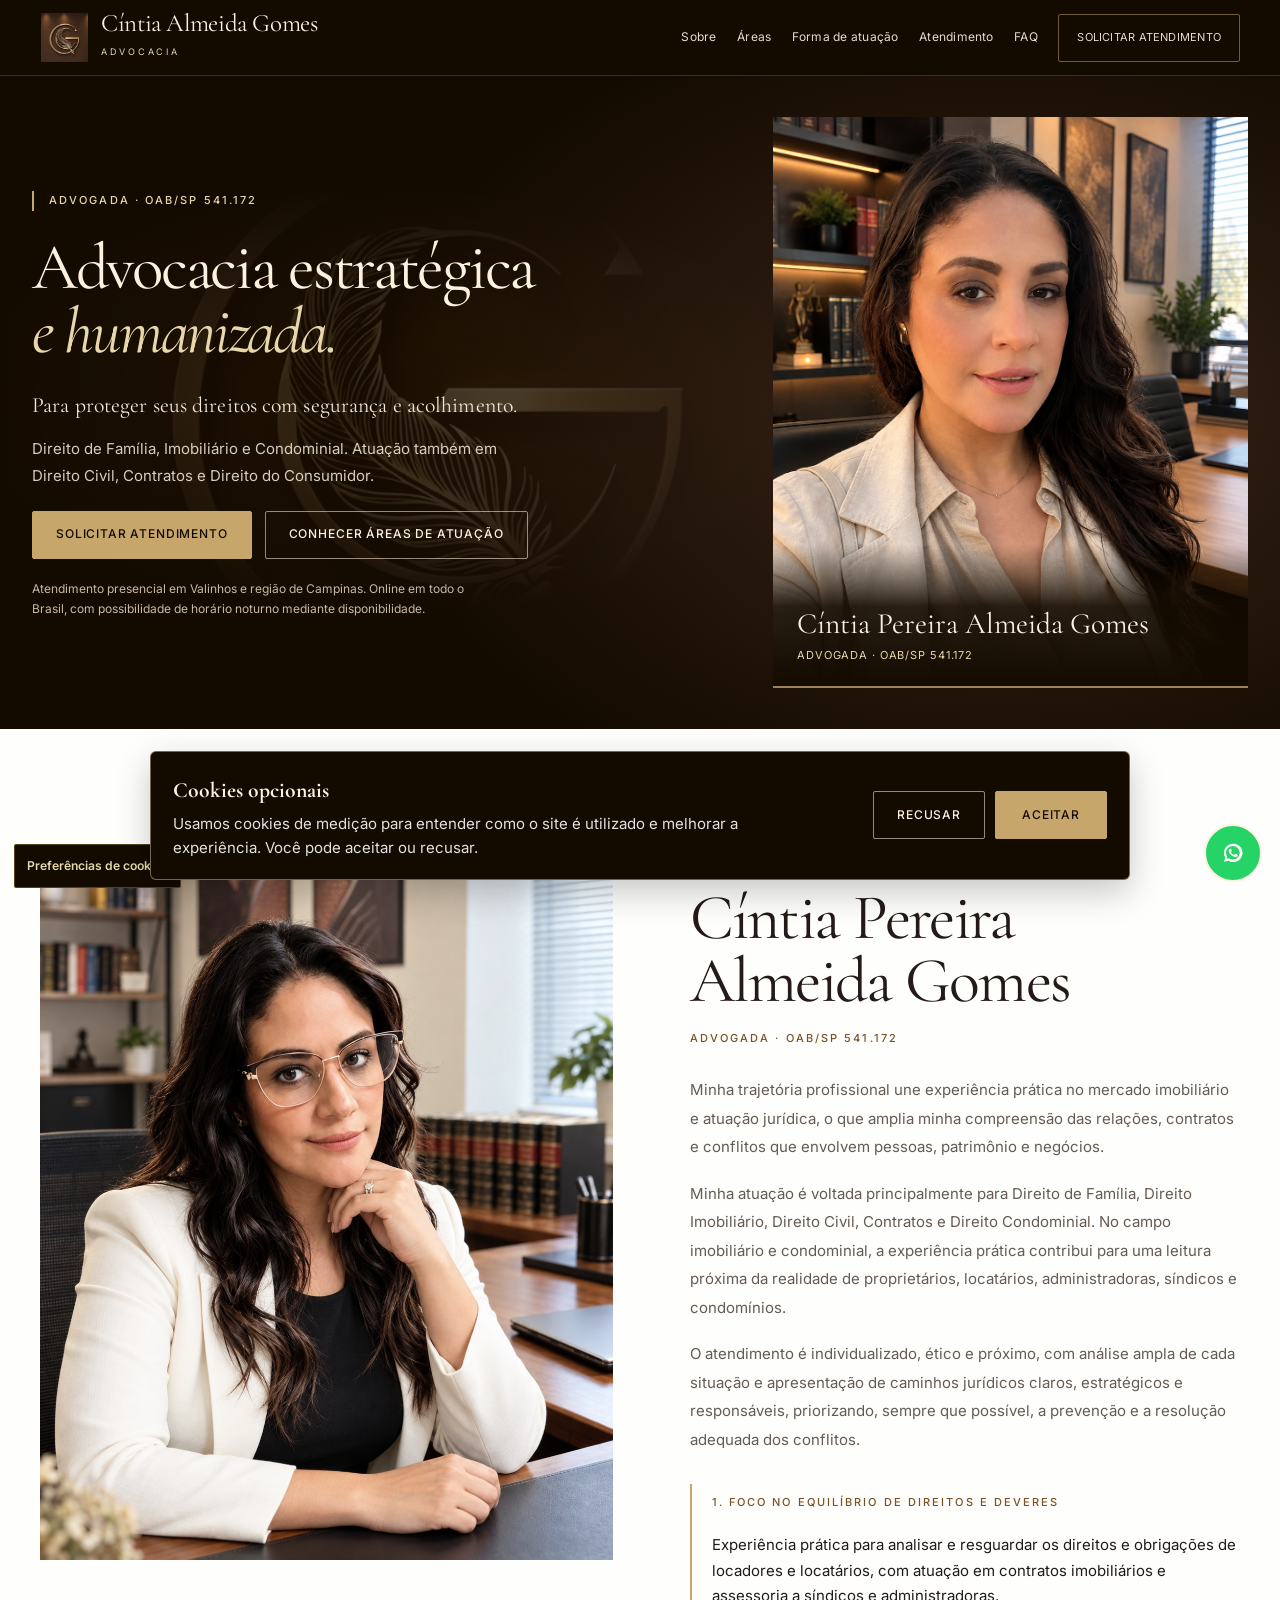
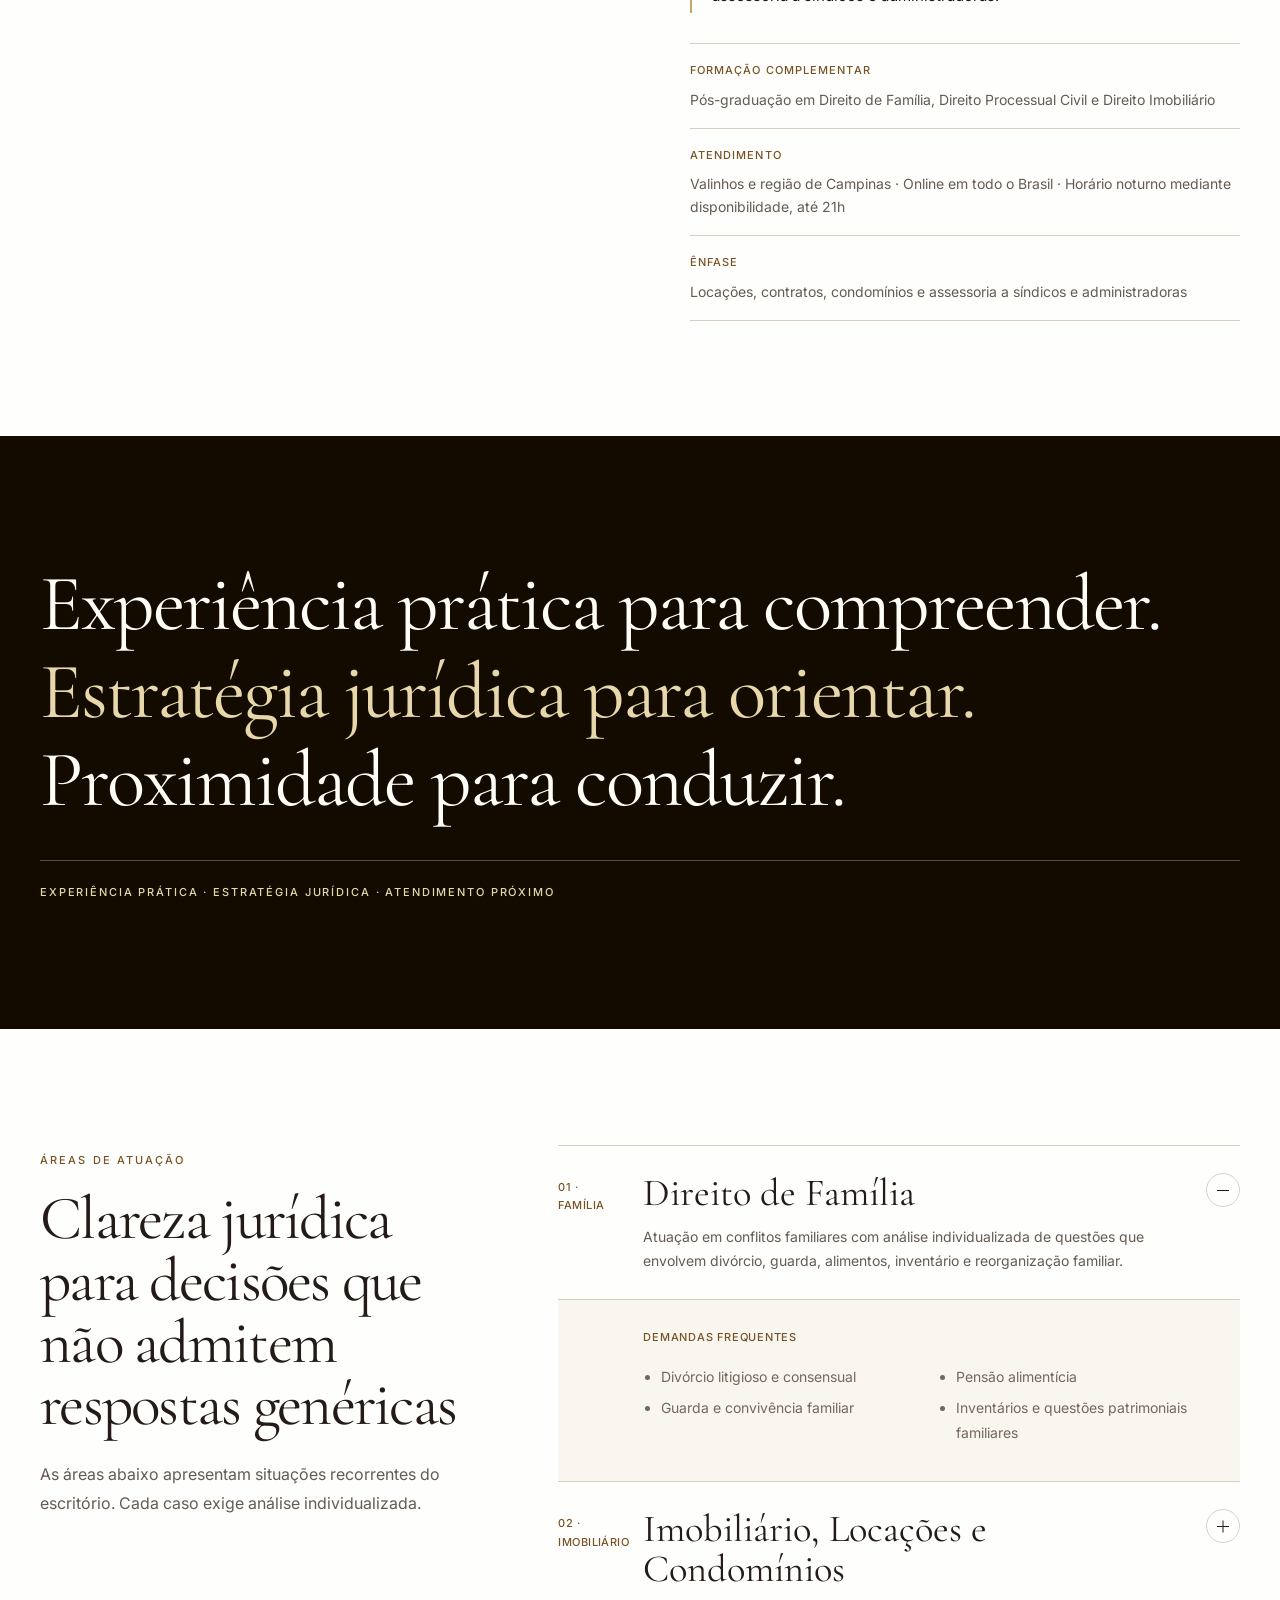
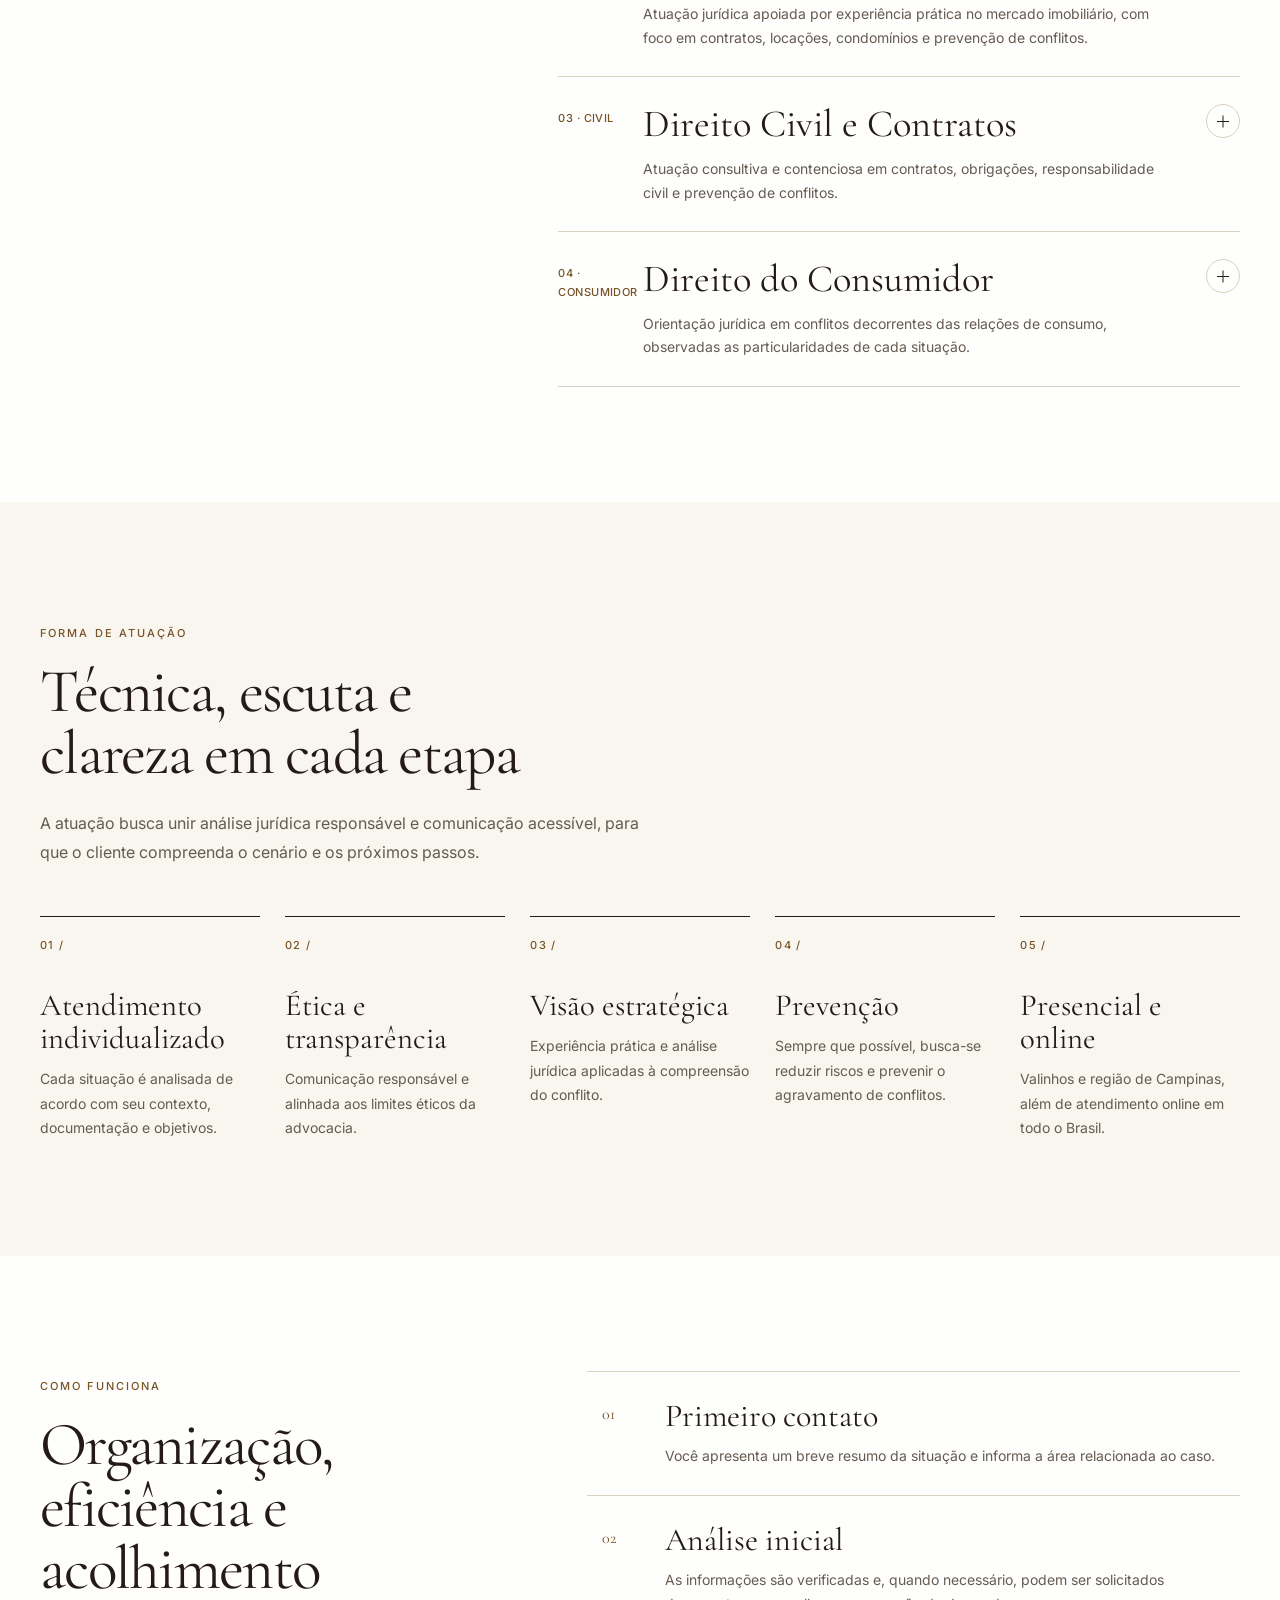
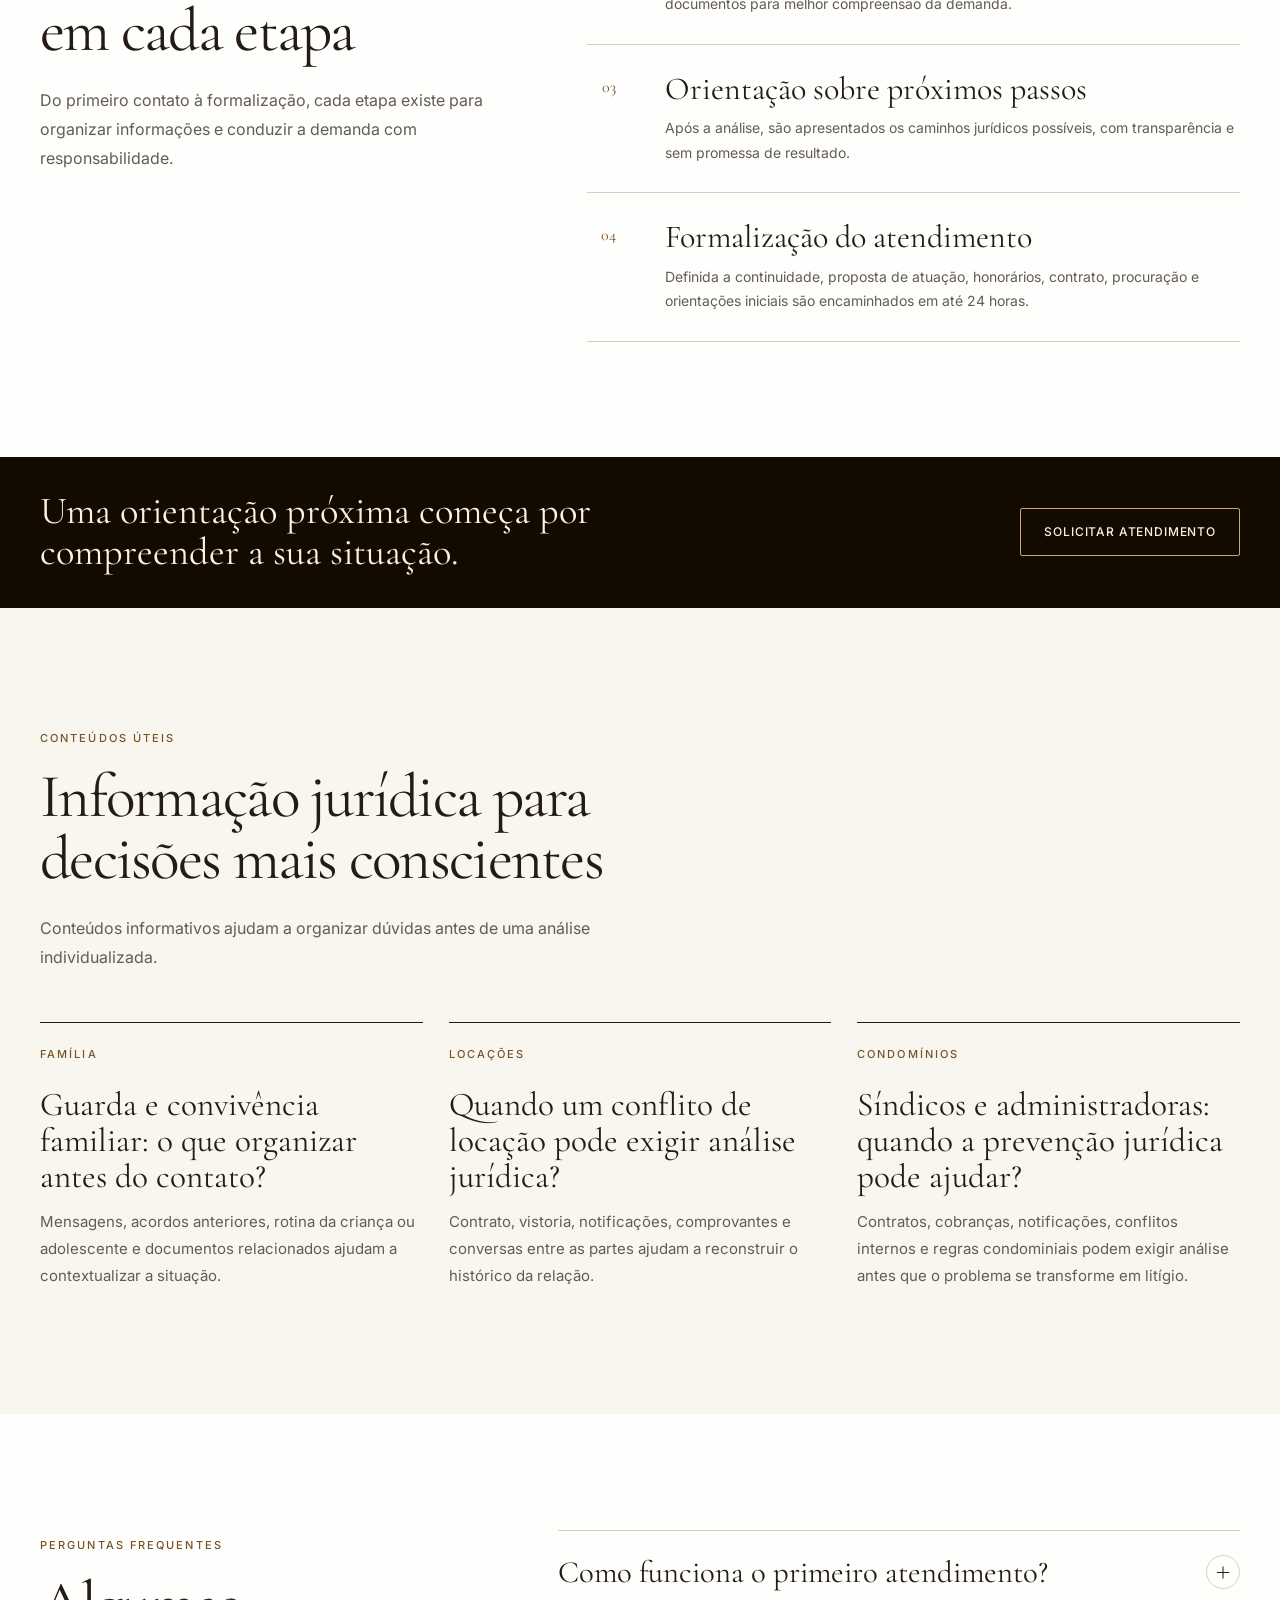
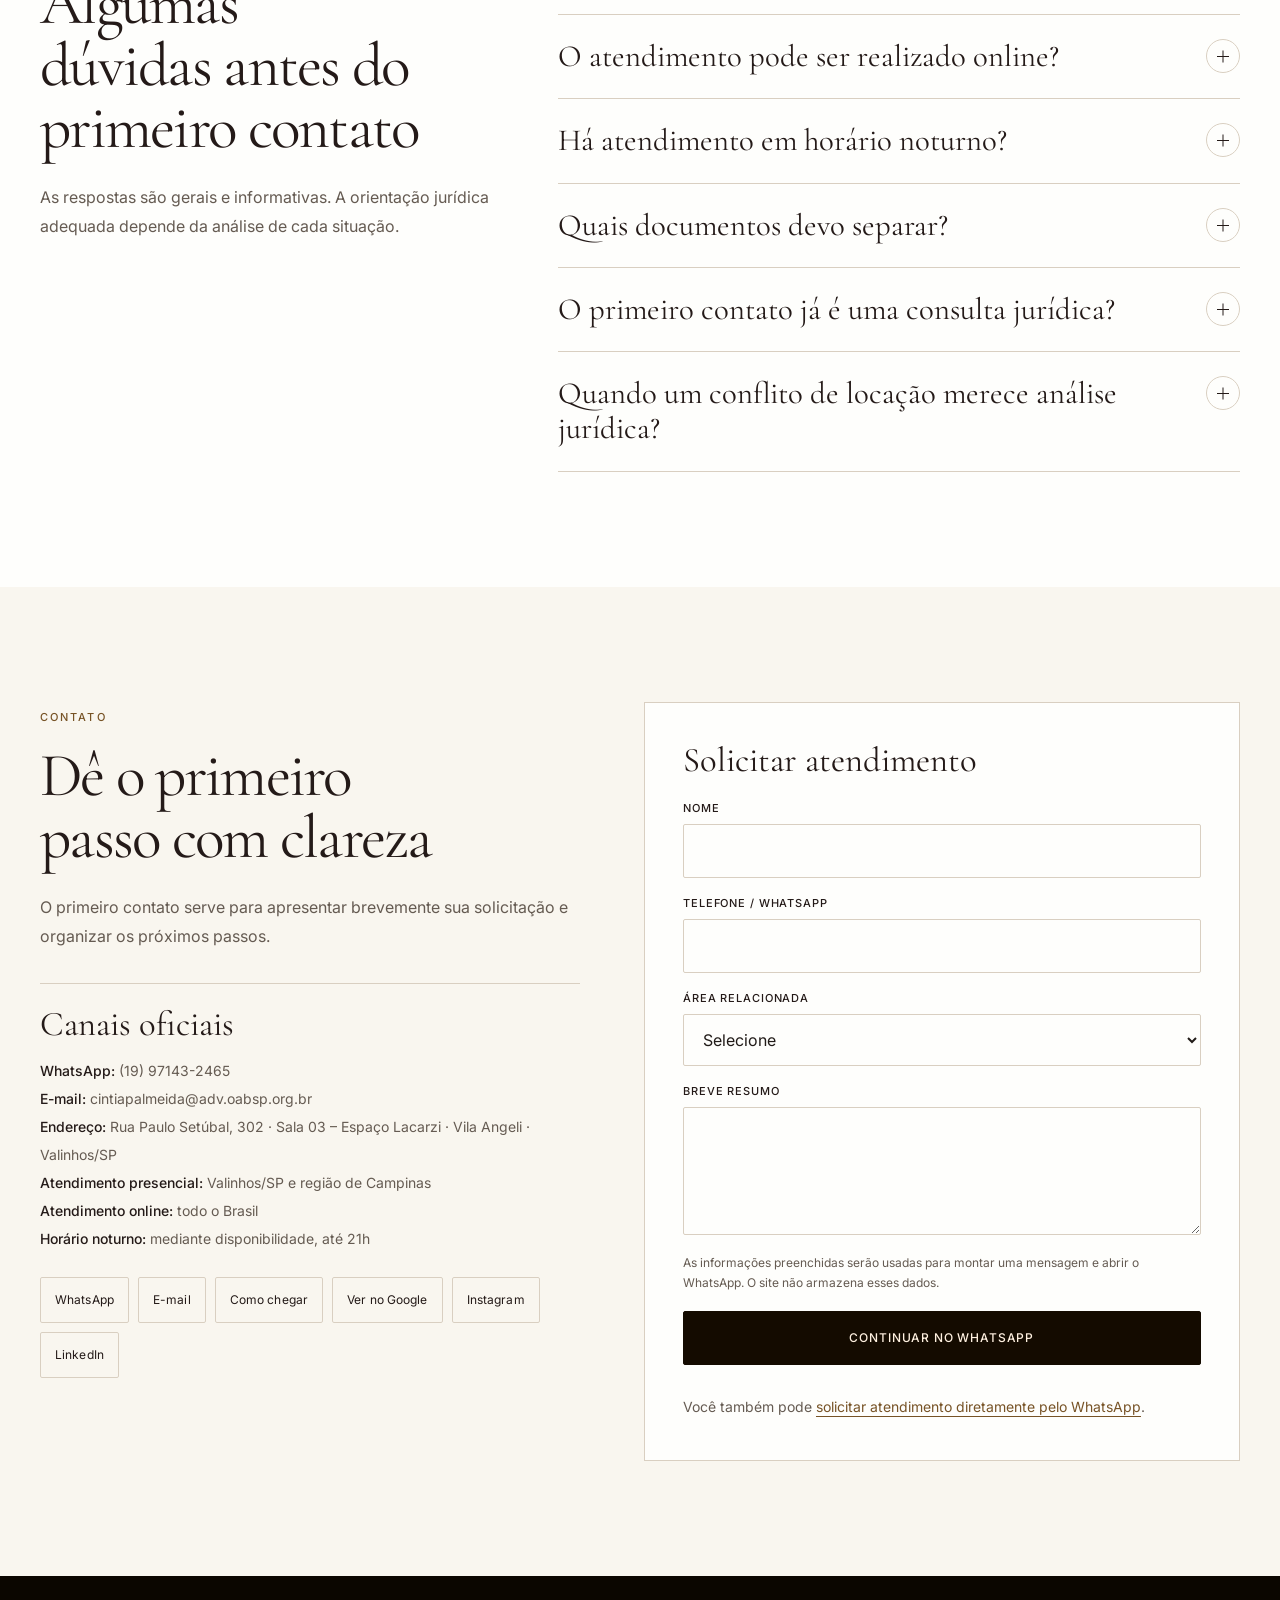
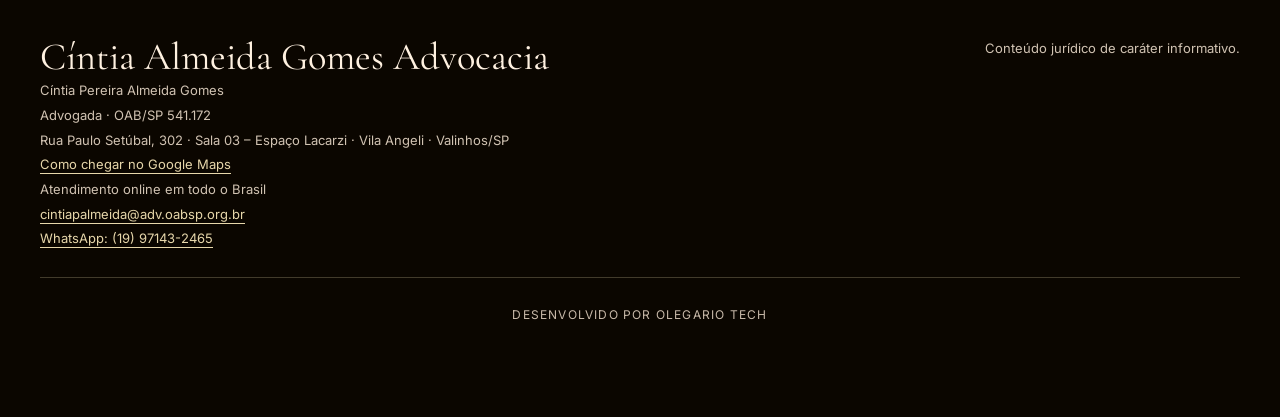
==== index.html @ 967b6718 "fix(hero): reequilibrar primeira dobra, retrato e assinatura da V4" ====
<!DOCTYPE html>
<html lang="pt-BR">
<head>
<meta charset="utf-8">
<meta name="viewport" content="width=device-width,initial-scale=1,viewport-fit=cover">
<title>Cíntia Almeida Gomes Advocacia | Valinhos e região de Campinas</title>
<meta name="description" content="Advocacia em Direito de Família, Imobiliário, Civil, Contratos e Condominial em Valinhos e região de Campinas, com atendimento online em todo o Brasil.">
<meta name="robots" content="index,follow,max-image-preview:large">
<meta name="theme-color" content="#140b00">
<link rel="canonical" href="https://cintiaalmeidaadvocacia.com.br/">
<meta property="og:title" content="Cíntia Almeida Gomes Advocacia">
<meta property="og:description" content="Experiência prática, estratégia jurídica e atendimento próximo em Valinhos, região de Campinas e online em todo o Brasil.">
<meta property="og:type" content="website">
<meta property="og:url" content="https://cintiaalmeidaadvocacia.com.br/">
<meta property="og:site_name" content="Cíntia Almeida Gomes Advocacia">
<meta property="og:locale" content="pt_BR">
<meta property="og:image" content="https://cintiaalmeidaadvocacia.com.br/cintia-social-preview-1200x630-v2.jpg">
<meta property="og:image:secure_url" content="https://cintiaalmeidaadvocacia.com.br/cintia-social-preview-1200x630-v2.jpg">
<meta property="og:image:url" content="https://cintiaalmeidaadvocacia.com.br/cintia-social-preview-1200x630-v2.jpg">
<meta property="og:image:type" content="image/jpeg">
<meta property="og:image:width" content="1200">
<meta property="og:image:height" content="630">
<link rel="image_src" href="https://cintiaalmeidaadvocacia.com.br/cintia-social-preview-1200x630-v2.jpg">
<meta property="og:image:alt" content="Cíntia Almeida Gomes em seu escritório — advocacia estratégica e humanizada">
<meta name="twitter:card" content="summary_large_image">
<meta name="twitter:title" content="Cíntia Almeida Gomes Advocacia">
<meta name="twitter:description" content="Experiência prática, estratégia jurídica e atendimento próximo.">
<meta name="twitter:image" content="https://cintiaalmeidaadvocacia.com.br/cintia-social-preview-1200x630-v2.jpg">
<meta name="twitter:image:alt" content="Cíntia Almeida Gomes em seu escritório — advocacia estratégica e humanizada">
<script type="application/ld+json">
{
  "@context": "https://schema.org",
  "@type": "LegalService",
  "@id": "https://cintiaalmeidaadvocacia.com.br/#escritorio",
  "name": "Cíntia Almeida Gomes Advocacia",
  "url": "https://cintiaalmeidaadvocacia.com.br/",
  "telephone": "+5519971432465",
  "email": "cintiapalmeida@adv.oabsp.org.br",
  "address": {
    "@type": "PostalAddress",
    "streetAddress": "Rua Paulo Setúbal, 302, Sala 03 – Espaço Lacarzi",
    "addressLocality": "Valinhos",
    "addressRegion": "SP",
    "addressCountry": "BR"
  },
  "hasMap": "https://www.google.com/maps/search/?api=1&query=Rua+Paulo+Set%C3%BAbal%2C+302%2C+Vila+Angeli%2C+Valinhos+-+SP",
  "areaServed": ["Valinhos", "Campinas", "Brasil"],
  "sameAs": [
    "https://www.instagram.com/cintiap.almeida",
    "https://www.linkedin.com/in/cintia-almeida-gomes-768b401a3"
  ]
}
</script>
<link rel="icon" href="assetslogo-cintia-oficial.png" type="image/png">
<link rel="apple-touch-icon" href="assetslogo-cintia-oficial.png">
<link rel="preconnect" href="https://fonts.googleapis.com">
<link rel="preconnect" href="https://fonts.gstatic.com" crossorigin>
<link href="https://fonts.googleapis.com/css2?family=Cormorant+Garamond:ital,wght@0,400;0,500;1,400&amp;family=Inter:wght@400;500;600;700&amp;display=swap" rel="stylesheet">
<link rel="stylesheet" href="styles.css">
<link rel="stylesheet" href="v4.css">
<script src="site.js" defer>
</script>
</head>
<body class="v4">
<a class="skip-link" href="#main">Pular para o conteúdo</a>
<div class="progress" aria-hidden="true">
</div>
<header class="top" id="top">
<div class="wrap">
<a class="brand" href="#hero" aria-label="Cíntia Almeida Gomes Advocacia">
<img src="assetslogo-cintia-oficial.png" alt="Logotipo Cíntia Almeida Gomes Advocacia" width="562" height="585">
<span>
<b>Cíntia Almeida Gomes</b>
<small>Advocacia</small>
</span>
</a>
<button class="toggle" id="toggle" type="button" hidden aria-label="Abrir menu" aria-expanded="false" aria-controls="nav">
<span>
</span>
<span>
</span>
<span>
</span>
</button>
<nav class="nav" id="nav" aria-label="Navegação principal">
<a href="#sobre">Sobre</a>
<a href="#areas">Áreas</a>
<a href="#atuacao">Forma de atuação</a>
<a href="#atendimento">Atendimento</a>
<a href="#faq">FAQ</a>
<a class="btn" href="#contato">Solicitar atendimento</a>
</nav>
</div>
</header>
<main id="main" tabindex="-1">
<section class="hero" id="hero" aria-labelledby="hero-title">
<div class="hero-signature" aria-hidden="true">
<video class="hero-video" id="signatureVideo" autoplay muted playsinline loop preload="none" poster="cintia-logo-hero-poster.jpg" aria-hidden="true" tabindex="-1">
<source data-src="cintia-logo-hero-site.mp4" type="video/mp4">
</video>
</div>
<div class="wrap hero-grid">
<div class="hero-copy">
<div class="badge">Advogada · OAB/SP 541.172</div>
<h1 id="hero-title">Advocacia estratégica <span>e humanizada.</span></h1>
<p class="hero-statement">Para proteger seus direitos com segurança e acolhimento.</p>
<p class="lead">Direito de Família, Imobiliário e Condominial. Atuação também em Direito Civil, Contratos e Direito do Consumidor.</p>
<div class="hero-actions">
<a class="btn gold" href="#contato">Solicitar atendimento</a>
<a class="btn out" href="#areas">Conhecer áreas de atuação</a>
</div>
<p class="hero-note">Atendimento presencial em Valinhos e região de Campinas. Online em todo o Brasil, com possibilidade de horário noturno mediante disponibilidade.</p>
</div>
<aside class="hero-card" aria-label="Cíntia Almeida Gomes — identidade e apresentação">
<div class="hero-card-in">
<img class="portrait" src="assetsdra-cintia-hero.png?v=20260908a" alt="Dra. Cíntia Pereira Almeida Gomes" width="1086" height="1448" fetchpriority="high" decoding="async">
<div class="portrait-caption">
<h2>Cíntia Pereira Almeida Gomes</h2>
<p>Advogada · OAB/SP 541.172</p>
</div>
</div>
</aside>
</div>
</section>
<section class="about" id="sobre">
<div class="wrap about-grid">
<div class="photo reveal">
<img src="assetsdra-cintia-sobre.jpeg?v=20260909c" alt="Dra. Cíntia Pereira Almeida Gomes" loading="lazy" decoding="async">
</div>
<div class="reveal">
<span class="label">Sobre</span>
<h2>Cíntia Pereira Almeida Gomes</h2>
<div class="role">Advogada · OAB/SP 541.172</div>
<p>Minha trajetória profissional une experiência prática no mercado imobiliário e atuação jurídica, o que amplia minha compreensão das relações, contratos e conflitos que envolvem pessoas, patrimônio e negócios.</p>
<p>Minha atuação é voltada principalmente para Direito de Família, Direito Imobiliário, Direito Civil, Contratos e Direito Condominial. No campo imobiliário e condominial, a experiência prática contribui para uma leitura próxima da realidade de proprietários, locatários, administradoras, síndicos e condomínios.</p>
<p>O atendimento é individualizado, ético e próximo, com análise ampla de cada situação e apresentação de caminhos jurídicos claros, estratégicos e responsáveis, priorizando, sempre que possível, a prevenção e a resolução adequada dos conflitos.</p>
<div class="experience-note">
<span class="label">1. Foco no equilíbrio de direitos e deveres</span>
<p>Experiência prática para analisar e resguardar os direitos e obrigações de locadores e locatários, com atuação em contratos imobiliários e assessoria a síndicos e administradoras.</p>
</div>
<div class="meta">
<div>
<b>Formação complementar</b>
<span>Pós-graduação em Direito de Família, Direito Processual Civil e Direito Imobiliário</span>
</div>
<div>
<b>Atendimento</b>
<span>Valinhos e região de Campinas · Online em todo o Brasil · Horário noturno mediante disponibilidade, até 21h</span>
</div>
<div>
<b>Ênfase</b>
<span>Locações, contratos, condomínios e assessoria a síndicos e administradoras</span>
</div>
</div>
</div>
</div>
</section>
<section class="impact" aria-label="Assinatura de atuação">
<div class="wrap reveal">
<blockquote>
<span>Experiência prática para compreender.</span>
<span>Estratégia jurídica para orientar.</span>
<span>Proximidade para conduzir.</span>
</blockquote>
<p>Experiência prática · Estratégia jurídica · Atendimento próximo</p>
</div>
</section>
<section class="areas" id="areas">
<div class="wrap areas-shell">
<div class="areas-intro reveal">
<span class="label">Áreas de atuação</span>
<h2 class="title">Clareza jurídica para decisões que não admitem respostas genéricas</h2>
<p class="sub">As áreas abaixo apresentam situações recorrentes do escritório. Cada caso exige análise individualizada.</p>
</div>
<div class="areas-stack">
<details name="areas" class="area reveal" open>
<summary>
<span class="area-num">01 · Família</span>
<h3>Direito de Família</h3>
<span class="area-description">Atuação em conflitos familiares com análise individualizada de questões que envolvem divórcio, guarda, alimentos, inventário e reorganização familiar.</span>
<span class="disclosure-icon" aria-hidden="true">
</span>
</summary>
<div class="area-open">
<b>Demandas frequentes</b>
<ul>
<li>Divórcio litigioso e consensual</li>
<li>Guarda e convivência familiar</li>
<li>Pensão alimentícia</li>
<li>Inventários e questões patrimoniais familiares</li>
</ul>
</div>
</details>
<details name="areas" class="area reveal">
<summary>
<span class="area-num">02 · Imobiliário</span>
<h3>Imobiliário, Locações e Condomínios</h3>
<span class="area-description">Atuação jurídica apoiada por experiência prática no mercado imobiliário, com foco em contratos, locações, condomínios e prevenção de conflitos.</span>
<span class="disclosure-icon" aria-hidden="true">
</span>
</summary>
<div class="area-open">
<b>Demandas frequentes</b>
<ul>
<li>Contratos e locações de imóveis</li>
<li>Inadimplência, rescisão e despejo</li>
<li>Direito Condominial</li>
<li>Assessoria a síndicos e administradoras</li>
</ul>
</div>
</details>
<details name="areas" class="area reveal">
<summary>
<span class="area-num">03 · Civil</span>
<h3>Direito Civil e Contratos</h3>
<span class="area-description">Atuação consultiva e contenciosa em contratos, obrigações, responsabilidade civil e prevenção de conflitos.</span>
<span class="disclosure-icon" aria-hidden="true">
</span>
</summary>
<div class="area-open">
<b>Demandas frequentes</b>
<ul>
<li>Contratos e obrigações</li>
<li>Responsabilidade civil</li>
<li>Danos materiais e morais</li>
<li>Análise e prevenção de conflitos contratuais</li>
</ul>
</div>
</details>
<details name="areas" class="area reveal">
<summary>
<span class="area-num">04 · Consumidor</span>
<h3>Direito do Consumidor</h3>
<span class="area-description">Orientação jurídica em conflitos decorrentes das relações de consumo, observadas as particularidades de cada situação.</span>
<span class="disclosure-icon" aria-hidden="true">
</span>
</summary>
<div class="area-open">
<b>Demandas frequentes</b>
<ul>
<li>Cobranças indevidas</li>
<li>Negativação indevida</li>
<li>Falhas na prestação de serviços</li>
<li>Pedidos de reparação e indenização</li>
</ul>
</div>
</details>
</div>
</div>
</section>
<section class="principles" id="atuacao">
<div class="wrap">
<div class="head reveal">
<span class="label">Forma de atuação</span>
<h2 class="title">Técnica, escuta e clareza em cada etapa</h2>
<p class="sub">A atuação busca unir análise jurídica responsável e comunicação acessível, para que o cliente compreenda o cenário e os próximos passos.</p>
</div>
<div class="principles-grid">
<article class="principle reveal">
<b>Atendimento individualizado</b>
<p>Cada situação é analisada de acordo com seu contexto, documentação e objetivos.</p>
</article>
<article class="principle reveal">
<b>Ética e transparência</b>
<p>Comunicação responsável e alinhada aos limites éticos da advocacia.</p>
</article>
<article class="principle reveal">
<b>Visão estratégica</b>
<p>Experiência prática e análise jurídica aplicadas à compreensão do conflito.</p>
</article>
<article class="principle reveal">
<b>Prevenção</b>
<p>Sempre que possível, busca-se reduzir riscos e prevenir o agravamento de conflitos.</p>
</article>
<article class="principle reveal">
<b>Presencial e online</b>
<p>Valinhos e região de Campinas, além de atendimento online em todo o Brasil.</p>
</article>
</div>
</div>
</section>
<section class="process" id="atendimento">
<div class="wrap process-grid">
<div class="process-intro reveal">
<span class="label">Como funciona</span>
<h2 class="title">Organização, eficiência e acolhimento em cada etapa</h2>
<p class="sub">Do primeiro contato à formalização, cada etapa existe para organizar informações e conduzir a demanda com responsabilidade.</p>
</div>
<div class="steps">
<article class="step" data-n="01">
<h3>Primeiro contato</h3>
<p>Você apresenta um breve resumo da situação e informa a área relacionada ao caso.</p>
</article>
<article class="step" data-n="02">
<h3>Análise inicial</h3>
<p>As informações são verificadas e, quando necessário, podem ser solicitados documentos para melhor compreensão da demanda.</p>
</article>
<article class="step" data-n="03">
<h3>Orientação sobre próximos passos</h3>
<p>Após a análise, são apresentados os caminhos jurídicos possíveis, com transparência e sem promessa de resultado.</p>
</article>
<article class="step" data-n="04">
<h3>Formalização do atendimento</h3>
<p>Definida a continuidade, proposta de atuação, honorários, contrato, procuração e orientações iniciais são encaminhados em até 24 horas.</p>
</article>
</div>
</div>
</section>
<div class="context-cta">
<div class="wrap">
<p>Uma orientação próxima começa por compreender a sua situação.</p>
<a class="btn ink" href="#contato">Solicitar atendimento</a>
</div>
</div>
<section class="insights" id="conteudos">
<div class="wrap">
<div class="head reveal">
<span class="label">Conteúdos úteis</span>
<h2 class="title">Informação jurídica para decisões mais conscientes</h2>
<p class="sub">Conteúdos informativos ajudam a organizar dúvidas antes de uma análise individualizada.</p>
</div>
<div class="insights-grid">
<article class="insight reveal">
<div class="insight-tag">Família</div>
<h3>Guarda e convivência familiar: o que organizar antes do contato?</h3>
<p>Mensagens, acordos anteriores, rotina da criança ou adolescente e documentos relacionados ajudam a contextualizar a situação.</p>
</article>
<article class="insight reveal">
<div class="insight-tag">Locações</div>
<h3>Quando um conflito de locação pode exigir análise jurídica?</h3>
<p>Contrato, vistoria, notificações, comprovantes e conversas entre as partes ajudam a reconstruir o histórico da relação.</p>
</article>
<article class="insight reveal">
<div class="insight-tag">Condomínios</div>
<h3>Síndicos e administradoras: quando a prevenção jurídica pode ajudar?</h3>
<p>Contratos, cobranças, notificações, conflitos internos e regras condominiais podem exigir análise antes que o problema se transforme em litígio.</p>
</article>
</div>
</div>
</section>
<section class="faq" id="faq">
<div class="wrap faq-shell">
<div class="faq-intro reveal">
<span class="label">Perguntas frequentes</span>
<h2 class="title">Algumas dúvidas antes do primeiro contato</h2>
<p class="sub">As respostas são gerais e informativas. A orientação jurídica adequada depende da análise de cada situação.</p>
</div>
<div class="faq-list">
<details name="faq" class="faq-item reveal">
<summary>Como funciona o primeiro atendimento?<span class="disclosure-icon" aria-hidden="true">
</span>
</summary>
<div class="answer">O primeiro contato serve para apresentar brevemente a situação e identificar a área jurídica envolvida. A partir daí, o escritório orienta sobre documentos e próximos passos.</div>
</details>
<details name="faq" class="faq-item reveal">
<summary>O atendimento pode ser realizado online?<span class="disclosure-icon" aria-hidden="true">
</span>
</summary>
<div class="answer">Sim. O atendimento pode ser presencial em Valinhos e região de Campinas ou online para clientes em todo o Brasil.</div>
</details>
<details name="faq" class="faq-item reveal">
<summary>Há atendimento em horário noturno?<span class="disclosure-icon" aria-hidden="true">
</span>
</summary>
<div class="answer">Sim. Conforme a necessidade do cliente e a disponibilidade da agenda, podem ser realizados atendimentos noturnos, até 21h.</div>
</details>
<details name="faq" class="faq-item reveal">
<summary>Quais documentos devo separar?<span class="disclosure-icon" aria-hidden="true">
</span>
</summary>
<div class="answer">Depende do caso. Documentos pessoais, contratos, mensagens, comprovantes, notificações e outros registros relacionados ao problema podem ajudar na análise inicial.</div>
</details>
<details name="faq" class="faq-item reveal">
<summary>O primeiro contato já é uma consulta jurídica?<span class="disclosure-icon" aria-hidden="true">
</span>
</summary>
<div class="answer">Não necessariamente. O primeiro contato organiza a solicitação e permite compreender a natureza da demanda. A consulta individualizada ocorre conforme a orientação e formalização do escritório.</div>
</details>
<details name="faq" class="faq-item reveal">
<summary>Quando um conflito de locação merece análise jurídica?<span class="disclosure-icon" aria-hidden="true">
</span>
</summary>
<div class="answer">Inadimplência, descumprimento contratual, rescisão, despejo, cobranças ou divergências sobre obrigações da locação são exemplos de situações que podem exigir análise.</div>
</details>
</div>
</div>
</section>
<section class="contact" id="contato">
<div class="wrap contact-grid">
<div class="reveal">
<span class="label">Contato</span>
<h2 class="title">Dê o primeiro passo com clareza</h2>
<p class="sub">O primeiro contato serve para apresentar brevemente sua solicitação e organizar os próximos passos.</p>
<div class="contact-card official-channels">
<h3>Canais oficiais</h3>
<p>
<strong>WhatsApp:</strong> (19) 97143-2465<br>
<strong>E-mail:</strong> cintiapalmeida@adv.oabsp.org.br<br>
<strong>Endereço:</strong> Rua Paulo Setúbal, 302 · Sala 03 – Espaço Lacarzi · Vila Angeli · Valinhos/SP<br>
<strong>Atendimento presencial:</strong> Valinhos/SP e região de Campinas<br>
<strong>Atendimento online:</strong> todo o Brasil<br>
<strong>Horário noturno:</strong> mediante disponibilidade, até 21h</p>
<div class="social">
<a class="js-wa" href="https://wa.me/5519971432465?text=Ol%C3%A1%2C%20Dra.%20C%C3%ADntia.%20Vim%20pelo%20site%20e%20gostaria%20de%20solicitar%20atendimento%20jur%C3%ADdico." target="_blank" rel="noopener noreferrer">WhatsApp</a>
<a href="mailto:cintiapalmeida@adv.oabsp.org.br">E-mail</a>
<a href="https://www.google.com/maps/search/?api=1&query=Rua+Paulo+Set%C3%BAbal%2C+302%2C+Vila+Angeli%2C+Valinhos+-+SP" target="_blank" rel="noopener noreferrer">Como chegar</a>
<a href="https://www.google.com/search?q=C%C3%ADntia+Almeida+Gomes+Advocacia+Valinhos" target="_blank" rel="noopener noreferrer">Ver no Google</a>
<a href="https://www.instagram.com/cintiap.almeida?utm_source=qr&amp;igsh=bW0zMzU2emk2azdz" target="_blank" rel="noopener noreferrer">Instagram</a>
<a href="https://www.linkedin.com/in/cintia-almeida-gomes-768b401a3" target="_blank" rel="noopener noreferrer">LinkedIn</a>
</div>
</div>
</div>
<form class="form contact-card reveal" id="contactForm" action="#contato" method="post" aria-describedby="formHelp">
<h3>Solicitar atendimento</h3>
<fieldset id="contactFields" disabled>
<legend class="sr-only">Informações para solicitar atendimento pelo WhatsApp</legend>
<div class="field">
<label for="nome">Nome</label>
<input id="nome" name="nome" type="text" autocomplete="name" required>
</div>
<div class="field">
<label for="telefone">Telefone / WhatsApp</label>
<input id="telefone" name="telefone" type="tel" autocomplete="tel" required>
</div>
<div class="field">
<label for="area">Área relacionada</label>
<select id="area" name="area" required>
<option value="">Selecione</option>
<option>Direito de Família</option>
<option>Direito Imobiliário / Locações / Condomínio</option>
<option>Direito Civil / Contratos</option>
<option>Direito do Consumidor</option>
<option>Outro assunto</option>
</select>
</div>
<div class="field">
<label for="mensagem">Breve resumo</label>
<textarea id="mensagem" name="mensagem" required>
</textarea>
</div>
<small id="formHelp">As informações preenchidas serão usadas para montar uma mensagem e abrir o WhatsApp. O site não armazena esses dados.</small>
<div class="form-status" id="status" aria-live="polite"></div>
<button class="btn gold" type="submit">Continuar no WhatsApp</button>
</fieldset>
<p class="form-fallback" id="formFallback">Você também pode <a class="js-wa" href="https://wa.me/5519971432465?text=Ol%C3%A1%2C%20Dra.%20C%C3%ADntia.%20Vim%20pelo%20site%20e%20gostaria%20de%20solicitar%20atendimento%20jur%C3%ADdico." target="_blank" rel="noopener noreferrer">solicitar atendimento diretamente pelo WhatsApp</a>.</p>
</form>
</div>
</section>
</main>
<footer>
<div class="wrap">
<div>
<h3>Cíntia Almeida Gomes Advocacia</h3>
<p>Cíntia Pereira Almeida Gomes<br>Advogada · OAB/SP 541.172<br>Rua Paulo Setúbal, 302 · Sala 03 – Espaço Lacarzi · Vila Angeli · Valinhos/SP<br><a href="https://www.google.com/maps/search/?api=1&query=Rua+Paulo+Set%C3%BAbal%2C+302%2C+Vila+Angeli%2C+Valinhos+-+SP" target="_blank" rel="noopener noreferrer">Como chegar no Google Maps</a><br>Atendimento online em todo o Brasil<br>
<a href="mailto:cintiapalmeida@adv.oabsp.org.br">cintiapalmeida@adv.oabsp.org.br</a>
<br>
<a class="js-wa" href="https://wa.me/5519971432465?text=Ol%C3%A1%2C%20Dra.%20C%C3%ADntia.%20Vim%20pelo%20site%20e%20gostaria%20de%20solicitar%20atendimento%20jur%C3%ADdico." target="_blank" rel="noopener noreferrer">WhatsApp: (19) 97143-2465</a>
</p>
</div>
<p class="footer-note">Conteúdo jurídico de caráter informativo.</p>
<div class="ot">
<a href="https://olegariotech.com.br/" target="_blank" rel="noopener noreferrer">Desenvolvido por Olegario Tech</a>
</div>
</div>
</footer>
<a class="float js-wa" href="https://wa.me/5519971432465?text=Ol%C3%A1%2C%20Dra.%20C%C3%ADntia.%20Vim%20pelo%20site%20e%20gostaria%20de%20solicitar%20atendimento%20jur%C3%ADdico." target="_blank" rel="noopener noreferrer" aria-label="Solicitar atendimento pelo WhatsApp">
<img src="whatsapp.svg" alt="" width="28" height="28">
</a>

<div class="cookie-banner" id="cookieBanner" role="dialog" aria-modal="false" aria-labelledby="cookieTitle" hidden>
  <div class="cookie-banner__inner">
    <div class="cookie-banner__copy">
      <strong id="cookieTitle">Cookies opcionais</strong>
      <p>Usamos cookies de medição para entender como o site é utilizado e melhorar a experiência. Você pode aceitar ou recusar.</p>
    </div>
    <div class="cookie-banner__actions">
      <button class="btn out" id="cookieReject" type="button">Recusar</button>
      <button class="btn gold" id="cookieAccept" type="button">Aceitar</button>
    </div>
  </div>
</div>
<button class="cookie-settings" id="cookieSettings" type="button" aria-label="Abrir preferências de cookies">Preferências de cookies</button>

</body>
</html>
---- styles.css ----
/* V3 — the existing coffee, ivory and editorial identity, with progressive enhancement. */
:root {
  --deep: #130906;
  --brown: #24130d;
  --mid: #3a2118;
  --gold: #c6a66a;
  --gold2: #e7d7aa;
  --gold-ink: #775326;
  --cream: #f6f0e7;
  --ivory: #fffdf8;
  --paper: #fbf7f0;
  --muted: #74665d;
  --text: #211b18;
  --serif: 'Cormorant Garamond', Georgia, serif;
  --sans: 'Inter', system-ui, sans-serif;
  --ease: cubic-bezier(.22, 1, .36, 1);
  --focus: var(--gold-ink);
  --header-height: 76px;
}
* { box-sizing: border-box; margin: 0; padding: 0; }
html { scroll-behavior: smooth; scroll-padding-top: calc(var(--header-height) + 18px); }
body { font-family: var(--sans); background: var(--ivory); color: var(--text); line-height: 1.65; }
a { color: inherit; text-decoration: none; }
img { display: block; max-width: 100%; height: auto; }
button, input, select, textarea { font: inherit; }
button { cursor: pointer; }
[hidden] { display: none !important; }
.wrap { width: min(1180px, calc(100% - 48px)); margin-inline: auto; padding-left: env(safe-area-inset-left); padding-right: env(safe-area-inset-right); }
.wrap > *, .hero-grid > *, .contact-grid > *, .meta > * { min-width: 0; }
p, h1, h2, h3 { overflow-wrap: break-word; }
.sr-only { position: absolute; width: 1px; height: 1px; overflow: hidden; clip-path: inset(50%); white-space: nowrap; }
:where(a, button, input, select, textarea, summary):focus-visible { outline: 2px solid var(--focus); outline-offset: 4px; }
.skip-link { position: fixed; top: 8px; left: 12px; z-index: 200; padding: 12px 18px; background: var(--ivory); color: var(--brown); transform: translateY(-180%); }
.skip-link:focus { transform: none; }
.progress { position: fixed; inset: 0 0 auto; height: 2px; z-index: 120; background: var(--gold); transform: scaleX(var(--scroll, 0)); transform-origin: left; pointer-events: none; }

/* Navigation remains available without JS. Only a successfully bound menu collapses. */
.top { --focus: var(--gold2); position: sticky; top: 0; z-index: 90; height: var(--header-height); background: #170c08; color: var(--ivory); border-bottom: 1px solid #c6a66a38; }
.top.scrolled { box-shadow: 0 5px 18px #13090618; }
.top .wrap { height: 100%; display: flex; align-items: center; justify-content: space-between; gap: 18px; }
.brand { display: flex; align-items: center; gap: 12px; flex-shrink: 0; color: var(--gold2); }
.brand img { width: 48px; height: 48px; object-fit: contain; }
.brand b { display: block; font-family: var(--serif); font-size: 22px; font-weight: 500; line-height: 1.1; }
.brand small { font-size: 10px; letter-spacing: .22em; text-transform: uppercase; }
.nav { display: flex; align-items: center; gap: 17px; }
.nav a { font-size: 13px; font-weight: 600; color: #eee5d9; padding-block: 10px; }
.nav a:hover { color: var(--gold2); text-decoration: underline; text-underline-offset: 6px; }
.nav .btn { font-size: 11px; padding-inline: 15px; }
.toggle { background: none; border: 1px solid #c6a66a80; width: 46px; height: 46px; padding: 10px; }
.toggle span { display: block; height: 1px; background: var(--gold2); margin: 5px 0; transition: transform .18s ease, opacity .18s ease; }
.toggle[aria-expanded="true"] span:nth-child(1) { transform: translateY(6px) rotate(45deg); }
.toggle[aria-expanded="true"] span:nth-child(2) { opacity: 0; }
.toggle[aria-expanded="true"] span:nth-child(3) { transform: translateY(-6px) rotate(-45deg); }
.btn { display: inline-flex; align-items: center; justify-content: center; min-height: 48px; padding: 13px 18px; border: 1px solid #c6a66a85; text-align: center; text-transform: uppercase; letter-spacing: .06em; font-size: 12px; font-weight: 700; line-height: 1.5; transition: background-color .2s ease, border-color .2s ease, box-shadow .2s ease; }
.btn.gold { background: linear-gradient(125deg, var(--gold), var(--gold2)); color: var(--brown); border-color: var(--gold); }
.btn.out { color: var(--gold2); background: transparent; }
.btn.ink { color: var(--brown); border-color: var(--gold-ink); }
.btn.gold:hover { box-shadow: 0 5px 20px #c6a66a26; border-color: var(--gold2); }
.btn.out:hover { background: #e7d7aa12; border-color: var(--gold2); }
.btn.ink:hover { background: #c6a66a14; }

/* Hero composition: the signature is a decorative layer outside the content grid. */
.hero { --focus: var(--gold2); padding: 44px 0 48px; min-height: min(840px, calc(100svh - var(--header-height))); display: flex; align-items: center; background: radial-gradient(ellipse at 85% 24%, #3a2118 0, transparent 57%), var(--deep); color: var(--ivory); }
.hero-grid { display: grid; grid-template-columns: minmax(0, 1.3fr) minmax(290px, .85fr); grid-template-areas: "copy portrait"; column-gap: clamp(30px, 5vw, 72px); row-gap: 20px; align-items: center; }
.hero-copy { grid-area: copy; }
.badge { display: inline-flex; padding: 7px 12px; margin-bottom: 18px; border: 1px solid #c6a66a66; color: var(--gold2); font-size: 12px; font-weight: 600; letter-spacing: .1em; text-transform: uppercase; }
h1 { font-family: var(--serif); font-size: clamp(48px, 5vw, 68px); font-weight: 400; line-height: .98; letter-spacing: -.025em; max-width: 760px; color: var(--ivory); }
h1 em { display: block; margin-top: 18px; font-size: .47em; font-weight: 400; line-height: 1.14; color: var(--gold2); }
.lead { font-size: clamp(16px, 1.35vw, 18px); color: #e2d8cd; max-width: 610px; margin: 20px 0; font-weight: 400; }
.hero-actions { display: flex; gap: 12px; flex-wrap: wrap; }
.hero-note { font-size: 14px; color: #c8b9a8; margin-top: 20px; max-width: 580px; }
.hero-card { grid-area: portrait; width: 100%; max-width: 410px; justify-self: end; border: 1px solid #c6a66a4d; background: #20110b; }
.hero-card-in { padding: 14px; }
.portrait { width: 100%; height: auto; aspect-ratio: 1 / 1.12; object-fit: cover; object-position: 50% 30%; }
.portrait-caption { padding: 14px 2px 2px; }
.hero-card h2 { font-family: var(--serif); font-size: 29px; font-weight: 500; line-height: 1.03; }
.hero-card p { color: #d6c8b7; font-size: 13px; margin-top: 6px; }

/* Existing section architecture and editorial rhythm. */
section { padding: clamp(64px, 7vw, 96px) 0; position: relative; }
.label { color: var(--gold-ink); font-size: 12px; font-weight: 700; letter-spacing: .15em; text-transform: uppercase; }
.title { font-family: var(--serif); font-size: clamp(38px, 4.4vw, 57px); font-weight: 400; line-height: 1.05; color: var(--brown); margin: 12px 0 18px; }
.sub { font-size: 16px; color: var(--muted); }
.head { text-align: center; max-width: 850px; margin: 0 auto 40px; }
.about { background: linear-gradient(135deg, var(--cream), #faf7f2 55%, #fff); }
.about-grid { display: grid; grid-template-columns: minmax(0, .8fr) minmax(0, 1.2fr); gap: 54px; align-items: center; }
.photo { position: relative; max-width: 430px; width: 100%; margin: auto; padding: 12px 0 0 12px; }
.photo:before { content: ""; position: absolute; inset: 0 18px 18px 0; border: 1px solid #c6a66a80; }
.photo img { position: relative; width: 100%; height: auto; aspect-ratio: 1 / 1.12; object-fit: cover; object-position: center top; box-shadow: 0 18px 48px #24130d14; }
.about h2 { font-family: var(--serif); font-size: clamp(40px, 4.4vw, 57px); font-weight: 400; line-height: 1.04; color: var(--brown); }
.role { font-size: 13px; font-weight: 600; color: var(--gold-ink); letter-spacing: .06em; text-transform: uppercase; margin: 14px 0 22px; }
.about p { font-size: 15px; color: var(--muted); margin-top: 14px; }
.experience-note { margin-top: 24px; padding: 18px 20px; border-left: 2px solid var(--gold-ink); background: #c6a66a0d; }
.experience-note p { color: var(--brown); margin-top: 8px; }
.meta { display: grid; grid-template-columns: repeat(3, minmax(0, 1fr)); gap: 12px; margin-top: 24px; }
.meta > div { padding: 16px; border: 1px solid #c6a66a4d; background: #fffdf8b3; }
.meta b { display: block; color: var(--brown); font-size: 12px; letter-spacing: .04em; text-transform: uppercase; }
.meta span { display: block; margin-top: 8px; color: var(--muted); font-size: 14px; }
.impact { background: linear-gradient(155deg, var(--brown), var(--mid) 55%, #180b07); color: var(--ivory); text-align: center; }
.impact blockquote { font-family: var(--serif); font-size: clamp(32px, 4.7vw, 62px); font-weight: 400; line-height: 1.1; max-width: 1060px; margin: auto; }
.impact blockquote span { display: block; }
.impact blockquote span + span { margin-top: 10px; }
.impact blockquote span:nth-child(2) { color: var(--gold2); }
.impact p { margin-top: 28px; color: var(--gold2); font-size: 12px; font-weight: 500; letter-spacing: .1em; text-transform: uppercase; }
.areas { background: linear-gradient(180deg, var(--ivory), var(--cream) 55%, var(--ivory)); }
.areas-shell, .faq-shell { display: grid; grid-template-columns: minmax(0, .72fr) minmax(0, 1.28fr); gap: 52px; align-items: start; }
.areas-intro, .process-intro, .faq-intro { position: sticky; top: calc(var(--header-height) + 28px); }
.areas-stack { display: grid; gap: 16px; }
.area { position: relative; border: 1px solid #c6a66a59; background: var(--ivory); box-shadow: 0 8px 24px #24130d08; }
.area summary { position: relative; list-style: none; padding: 25px 28px; cursor: pointer; }
summary::-webkit-details-marker { display: none; }
.area-num { display: block; padding-right: 36px; color: var(--gold-ink); font-size: 12px; font-weight: 600; letter-spacing: .08em; text-transform: uppercase; }
.area h3 { font-family: var(--serif); font-size: clamp(30px, 3.2vw, 40px); font-weight: 500; line-height: 1.05; color: var(--brown); margin: 12px 36px 12px 0; }
.area-description { display: block; font-size: 15px; color: var(--muted); }
.area-open { padding: 20px 28px 24px; border-top: 1px solid #c6a66a4d; background: #f6f0e799; }
.area-open b { font-size: 12px; letter-spacing: .07em; text-transform: uppercase; color: var(--brown); }
.area-open ul { columns: 2; column-gap: 30px; margin: 10px 0 0 18px; color: var(--muted); font-size: 14px; }
.area-open li { break-inside: avoid; padding-bottom: 6px; }
.area, .faq-item { transition: border-color .18s ease, background-color .18s ease, box-shadow .18s ease; }
.area[open], .faq-item[open] { border-color: var(--gold-ink); }
.area[open] summary, .faq-item[open] summary { background-color: #c6a66a0b; }
.disclosure-icon { position: absolute; width: 28px; height: 28px; right: 22px; top: 22px; border: 1px solid var(--gold-ink); border-radius: 50%; color: var(--gold-ink); }
.disclosure-icon:before, .disclosure-icon:after { content: ""; position: absolute; background: currentColor; left: 8px; top: 12px; width: 10px; height: 1px; }
.disclosure-icon:after { transform: rotate(90deg); transition: transform .18s ease; }
details[open] > summary .disclosure-icon:after { transform: rotate(0); }
details[open] > :not(summary) { animation: disclosure-in .18s ease-out; }
@keyframes disclosure-in { from { opacity: .65; transform: translateY(-3px); } to { opacity: 1; transform: none; } }
.principles { background: var(--ivory); }
.principles-grid { display: grid; grid-template-columns: repeat(5, minmax(0, 1fr)); gap: 14px; }
.principle { padding: 22px 18px; border: 1px solid #c6a66a4d; background: var(--paper); }
.principle b { font-family: var(--serif); font-size: 25px; font-weight: 500; color: var(--brown); line-height: 1.15; display: block; }
.principle p { font-size: 14px; color: var(--muted); margin-top: 12px; }
/* Informative cards react through light and contrast, never tilt or elevation. */
.meta > div, .principle { transition: border-color .25s ease, background-color .25s ease; background-image: linear-gradient(130deg, #c6a66a09, transparent 60%); }
.process { background: linear-gradient(180deg, var(--cream), #faf7f2); }
.process-grid { display: grid; grid-template-columns: minmax(0, .88fr) minmax(0, 1.12fr); gap: 50px; align-items: start; }
.steps { display: grid; gap: 14px; }
.step { position: relative; padding: 24px 24px 24px 72px; background: var(--ivory); border: 1px solid #c6a66a4d; }
.step:before { content: attr(data-n); position: absolute; left: 22px; top: 25px; width: 32px; height: 32px; border-radius: 50%; display: grid; place-items: center; border: 1px solid var(--gold-ink); font-size: 12px; font-weight: 600; color: var(--gold-ink); }
.step h3 { font-family: var(--serif); font-size: 28px; font-weight: 500; color: var(--brown); line-height: 1.15; }
.step p { font-size: 15px; color: var(--muted); margin-top: 10px; }
.context-cta { background: var(--cream); border-top: 1px solid #c6a66a4d; padding: 28px 0; }
.context-cta .wrap { display: flex; align-items: center; justify-content: space-between; gap: 24px; }
.context-cta p { color: var(--brown); font-size: 17px; }
.context-cta .btn { flex-shrink: 0; }
.insights { background: var(--ivory); }
.insights-grid { display: grid; grid-template-columns: repeat(3, minmax(0, 1fr)); gap: 18px; }
.insight { padding: 26px 24px; border: 1px solid #c6a66a4d; background: #fff; }
.insight-tag { font-size: 12px; font-weight: 600; letter-spacing: .1em; text-transform: uppercase; color: var(--gold-ink); }
.insight h3 { font-family: var(--serif); font-size: 28px; font-weight: 500; line-height: 1.1; color: var(--brown); margin: 13px 0; }
.insight p { font-size: 15px; color: var(--muted); }
.faq { background: linear-gradient(180deg, var(--ivory), #f7f1e8); }
.faq-list { display: grid; gap: 12px; }
.faq-item { position: relative; border: 1px solid #c6a66a59; background: var(--ivory); }
.faq-item summary { position: relative; list-style: none; padding: 21px 64px 21px 22px; font-family: var(--serif); font-size: 25px; font-weight: 500; line-height: 1.22; color: var(--brown); cursor: pointer; }
.faq-item .disclosure-icon { top: 22px; right: 20px; }
.answer { padding: 0 22px 22px; color: var(--muted); font-size: 15px; }
.contact { --focus: var(--gold2); background: linear-gradient(160deg, var(--mid), var(--brown) 54%, var(--deep)); color: var(--ivory); }
.contact .label { color: var(--gold2); }
.contact .title { color: var(--ivory); }
.contact .sub { color: #d6c8b7; }
.contact-grid { display: grid; grid-template-columns: minmax(0, .9fr) minmax(0, 1.1fr); gap: 42px; align-items: start; }
.contact-card { padding: 26px; border: 1px solid #c6a66a66; background: #fffdf808; }
.official-channels { margin-top: 24px; }
.contact-card h3 { font-family: var(--serif); font-size: 34px; font-weight: 400; line-height: 1.1; }
.contact-card p { font-size: 14px; color: #d6c8b7; margin-top: 14px; overflow-wrap: anywhere; }
.social { display: flex; gap: 10px; flex-wrap: wrap; margin-top: 22px; }
.social a { display: inline-flex; align-items: center; min-height: 46px; padding: 10px 14px; border: 1px solid #c6a66a80; color: var(--gold2); font-size: 14px; }
.social a:hover { border-color: var(--gold2); background: #e7d7aa0d; }
.form { display: grid; gap: 20px; }
.form fieldset { min-width: 0; border: 0; display: grid; gap: 15px; }
.form fieldset:disabled { display: none; }
.field { display: grid; gap: 8px; }
.field label { font-size: 12px; font-weight: 600; letter-spacing: .06em; text-transform: uppercase; color: var(--gold2); }
.form input, .form select, .form textarea { width: 100%; min-width: 0; border: 1px solid #c6a66a99; background: var(--ivory); padding: 13px; color: var(--text); font-size: 16px; border-radius: 0; scroll-margin-block: 100px; }
.form textarea { min-height: 128px; resize: vertical; }
.form small, .form-status { font-size: 14px; color: #d6c8b7; }
.form-status:empty { display: none; }
.form-fallback a { color: var(--gold2); text-decoration: underline; text-underline-offset: 4px; }
.float { --focus: var(--brown); position: fixed; right: max(18px, env(safe-area-inset-right)); bottom: calc(18px + env(safe-area-inset-bottom)); width: 56px; height: 56px; border-radius: 50%; display: grid; place-items: center; background: #25d366; border: 2px solid #fff; box-shadow: 0 6px 20px #13090629; z-index: 80; transition: box-shadow .2s ease; }
.float:hover { box-shadow: 0 6px 24px #1309064d; }
.float img { width: 28px; height: 28px; }
.form-focus .float { visibility: hidden; }
footer { --focus: var(--gold2); background: #100704; color: #c8b9a8; padding: 40px 0 calc(90px + env(safe-area-inset-bottom)); }
footer .wrap { display: flex; justify-content: space-between; gap: 26px; flex-wrap: wrap; }
footer h3 { font-family: var(--serif); font-size: 27px; font-weight: 500; color: var(--gold2); }
footer p { font-size: 14px; overflow-wrap: anywhere; }
footer p a { color: var(--gold2); text-decoration: underline; text-underline-offset: 4px; }
.footer-note { max-width: 520px; }
.ot { width: 100%; padding-top: 22px; border-top: 1px solid #c6a66a40; text-align: center; }
.ot a { font-size: 12px; letter-spacing: .1em; text-transform: uppercase; color: #c8b9a8; }

/* Content is visible by default. JS adds only finite entry animations on intersection. */
.reveal { opacity: 1; }
.enter { animation: section-in .48s var(--ease) both; }
@keyframes section-in { from { opacity: .65; transform: translateY(12px); } to { opacity: 1; transform: none; } }
.impact.is-animated blockquote span { animation: signature-line .72s var(--ease) both; }
.impact.is-animated blockquote span:nth-child(2) { animation-delay: .14s; }
.impact.is-animated blockquote span:nth-child(3) { animation-delay: .28s; }
@keyframes signature-line { from { opacity: .3; transform: translateY(16px); } to { opacity: 1; transform: none; } }
@media (hover: hover) and (pointer: fine) {
  .area:hover, .faq-item:hover { border-color: var(--gold-ink); box-shadow: 0 5px 18px #24130d0d; }
  .meta > div:hover, .principle:hover { border-color: #77532680; background-color: #f3eadd; }
}

/* The compact desktop mode depends on height, not a sudden 1100px layout collapse. */
@media (min-width: 901px) and (max-height: 800px) {
  .hero { padding-block: 20px 24px; min-height: calc(100svh - var(--header-height)); }
  h1 { font-size: clamp(44px, 4.1vw, 56px); }
  h1 em { margin-top: 14px; }
  .badge { margin-bottom: 16px; }
  .lead { margin-block: 16px; font-size: 16px; }
  .hero-note { margin-top: 12px; }
  .hero-card { max-width: 370px; }
  .hero-grid { row-gap: 14px; }
  .hero-card h2 { font-size: 26px; }
  .hero-card-in { padding: 12px; }
  .portrait-caption { padding-top: 10px; }
}
@media (max-width: 1150px) {
  .nav { gap: 10px; }
  .nav a { font-size: 12px; }
  .brand b { font-size: 20px; }
  .hero-grid { grid-template-columns: minmax(0, 1.15fr) minmax(280px, .85fr); gap: 30px; }
  .about-grid { gap: 32px; }
  .meta { grid-template-columns: 1fr; }
  .principles-grid { grid-template-columns: repeat(3, minmax(0, 1fr)); }
  .areas-shell, .faq-shell, .process-grid { gap: 32px; }
}
@media (max-width: 1000px) {
  :root { --header-height: 72px; }
  .top:not(.menu-ready) { height: auto; position: relative; }
  .top:not(.menu-ready) .wrap { flex-wrap: wrap; padding-block: 12px; }
  .top:not(.menu-ready) .nav { width: 100%; flex-wrap: wrap; }
  .menu-ready .toggle { display: block; }
  .menu-ready .nav { display: none; position: absolute; top: 100%; left: 0; right: 0; padding: 12px 24px 20px; background: #170c08; border-bottom: 1px solid #c6a66a66; max-height: calc(100svh - var(--header-height)); overflow-y: auto; }
  .menu-ready .nav.open { display: flex; flex-direction: column; align-items: stretch; gap: 3px; }
  .menu-ready .nav a { padding: 12px; min-height: 46px; font-size: 14px; }
  .brand b { font-size: 21px; }
  h1 { font-size: clamp(46px, 5.7vw, 58px); }
  .hero-actions { flex-direction: column; align-items: stretch; }
  .hero-actions .btn { width: 100%; }
  .about-grid { grid-template-columns: minmax(0, .7fr) minmax(0, 1fr); }
  .areas-shell, .faq-shell, .process-grid { grid-template-columns: 1fr; }
  .areas-intro, .faq-intro, .process-intro { position: static; max-width: 760px; }
  .contact-grid { gap: 28px; }
  .contact-card { padding: 22px; }
}
@media (min-width: 1001px) { .toggle { display: none; } }
@media (max-width: 900px) {
  .wrap { width: calc(100% - 36px); }
  section { padding-block: 64px; }
  .hero { padding: 28px 0 40px; min-height: auto; }
  .hero-grid { display: flex; flex-direction: column; gap: 20px; align-items: stretch; max-width: 680px; }
  .hero-copy { display: contents; }
  .badge { order: 0; align-self: flex-start; margin: 0; font-size: 11px; }
  h1 { order: 1; font-size: clamp(40px, 10.4vw, 58px); line-height: 1; }
  h1 em { font-size: .51em; margin-top: 12px; line-height: 1.2; }
  .lead { order: 2; margin: 0; font-size: 16px; }
  .hero-actions { order: 3; }
  .hero-card { order: 4; max-width: none; }
  .hero-card-in { display: grid; grid-template-columns: minmax(130px, .7fr) minmax(0, 1fr); align-items: center; gap: 18px; padding: 12px; }
  .portrait { width: 100%; max-height: 220px; aspect-ratio: 1 / 1.05; object-position: 50% 24%; }
  .hero-card h2 { font-size: clamp(25px, 5vw, 32px); }
  .hero-card p { font-size: 13px; }
  .portrait-caption { padding: 0; }
  .hero-note { order: 6; margin: 0; font-size: 14px; }
  .about-grid, .contact-grid { grid-template-columns: 1fr; }
  .photo { max-width: 350px; }
  .about-grid { gap: 32px; }
  .about h2 { font-size: 43px; }
  .title { font-size: clamp(36px, 8vw, 45px); }
  .head { text-align: left; margin-bottom: 28px; }
  .impact blockquote { font-size: clamp(31px, 7.8vw, 44px); }
  .impact p { font-size: 11px; letter-spacing: .06em; }
  .area summary { padding: 22px; }
  .area h3 { font-size: 33px; margin-right: 22px; }
  .area-open { padding: 20px 22px; }
  .area-open ul { columns: 1; }
  .area-description, .answer { font-size: 15px; }
  .principles-grid { grid-template-columns: repeat(2, minmax(0, 1fr)); }
  .insights-grid { grid-template-columns: 1fr; }
  .context-cta .wrap { flex-direction: column; align-items: flex-start; gap: 16px; }
  .context-cta p { font-size: 16px; }
  .faq-item summary { font-size: 24px; }
  .contact-grid { gap: 30px; }
  .contact { padding-bottom: 92px; }
  .step { padding: 22px 20px 22px 66px; }
  .step:before { left: 18px; top: 23px; }
  .step h3 { font-size: 26px; }
}
@media (max-width: 480px) {
  .brand { gap: 9px; }
  .brand img { width: 42px; height: 42px; }
  .brand b { font-size: 19px; }
  .brand small { font-size: 9px; }
  .principles-grid { grid-template-columns: 1fr; }
  .contact-card { padding: 20px; }
  .contact-card p { font-size: 14px; }
}
@media (max-height: 500px) and (orientation: landscape) {
  .hero { min-height: auto; padding-block: 24px 32px; }
  .hero-grid { gap: 24px; }
  .hero-card { max-width: 320px; }
  .areas-intro, .faq-intro, .process-intro { position: static; }
}
@media (prefers-reduced-motion: reduce) {
  html { scroll-behavior: auto; }
  *, *:before, *:after { animation: none !important; transition: none !important; }
  .progress { display: none; }
}


/* Integrated signature: hero background < media < reading scrim < content. */
.hero {
  position: relative;
  overflow: hidden;
  isolation: isolate;
}
.hero::after {
  content: "";
  position: absolute;
  z-index: 1;
  inset: 0;
  background: linear-gradient(180deg, #130906b3 0%, #13090699 80%, #13090626 100%);
  pointer-events: none;
}
.hero-grid {
  position: relative;
  z-index: 2;
  grid-template-rows: auto;
  row-gap: 0;
}
.hero-copy {
  position: relative;
  text-shadow: 0 2px 20px rgba(19, 9, 6, .28);
}
.hero-card { position: relative; }
.hero-actions .btn.out { background-color: #130906d9; }
.hero-signature {
  position: absolute;
  z-index: 0;
  left: calc(max(24px, (100% - 1180px) / 2) - 220px);
  bottom: -40px;
  width: min(1120px, calc(100% + 80px));
  aspect-ratio: 16 / 9;
  background: url("cintia-logo-hero-poster.jpg") center / contain no-repeat;
  opacity: .65;
  mix-blend-mode: screen;
  -webkit-mask-image: radial-gradient(ellipse 50% 50% at 50% 50%, #000 48%, #000b 70%, transparent 100%);
  mask-image: radial-gradient(ellipse 50% 50% at 50% 50%, #000 48%, #000b 70%, transparent 100%);
  pointer-events: none;
}
.hero-video {
  display: block;
  width: 100%;
  height: auto;
  aspect-ratio: 16 / 9;
  object-fit: contain;
  object-position: center;
  background: transparent;
  opacity: 0;
  pointer-events: none;
}
/* The existing poster stays underneath until decoded frames actually play. */
.hero-signature.is-playing .hero-video { opacity: 1; }

/* Hover premium mais perceptível: clicáveis têm resposta clara; informativos ganham profundidade sem parecer botão. */
.area,
.faq-item,
.principle,
.meta > div,
.insight,
.step {
  position: relative;
}
.area,
.faq-item {
  overflow: hidden;
}
.area::before,
.faq-item::before {
  content: "";
  position: absolute;
  z-index: 2;
  inset: 0 0 auto;
  height: 2px;
  background: linear-gradient(90deg, transparent 0%, var(--gold) 24%, var(--gold2) 52%, var(--gold) 78%, transparent 100%);
  transform: scaleX(0);
  transform-origin: left center;
  transition: transform .42s var(--ease);
  pointer-events: none;
}
.area summary,
.faq-item summary,
.area-open,
.answer {
  position: relative;
  z-index: 3;
}
.disclosure-icon {
  transition: transform .24s var(--ease), background-color .24s ease, border-color .24s ease;
}
.principle b,
.insight h3,
.step h3,
.meta b {
  transition: transform .26s var(--ease), color .26s ease;
}

@media (hover: hover) and (pointer: fine) {
  .area,
  .faq-item,
  .principle,
  .meta > div,
  .insight,
  .step {
    transition:
      transform .28s var(--ease),
      box-shadow .28s ease,
      border-color .28s ease,
      background-color .28s ease;
  }
  .area:hover,
  .faq-item:hover {
    transform: translateY(-6px) scale(1.004);
    border-color: var(--gold-ink);
    box-shadow: 0 18px 46px rgba(36, 19, 13, .14);
  }
  .area:hover::before,
  .faq-item:hover::before {
    transform: scaleX(1);
  }
  .area:hover .disclosure-icon,
  .faq-item:hover .disclosure-icon {
    transform: scale(1.1);
    border-color: var(--gold-ink);
    background: rgba(198, 166, 106, .12);
  }
  .principle:hover,
  .meta > div:hover,
  .insight:hover,
  .step:hover {
    transform: translateY(-3px);
    border-color: rgba(119, 83, 38, .62);
    background-color: #fbf4ea;
    box-shadow: 0 12px 30px rgba(36, 19, 13, .09);
  }
  .principle:hover b,
  .insight:hover h3,
  .step:hover h3,
  .meta > div:hover b {
    transform: translateX(3px);
    color: var(--mid);
  }
}

/* Larger media does not add a row or height to the compact notebook hero. */
@media (min-width: 901px) and (max-height: 800px) {
  .hero-signature {
    bottom: -24px;
    width: min(1040px, calc(100% + 80px));
  }
}

/* Anchor to the hero top, not a percentage of the portrait/content stack. */
@media (max-width: 900px) {
  .hero-signature {
    left: 50%;
    top: clamp(84px, 24vw, 112px);
    bottom: auto;
    width: min(820px, calc(100% + 300px));
    transform: translateX(-56%);
  }
}

/* Phones: lift the signature so the handwritten name remains visible in the first viewport. */
@media (max-width: 640px) {
  .hero-signature {
    top: -24px;
  }
}

@media (prefers-reduced-motion: reduce) {
  .area,
  .faq-item,
  .principle,
  .meta > div,
  .insight,
  .step,
  .disclosure-icon,
  .principle b,
  .insight h3,
  .step h3,
  .meta b {
    transition: none !important;
    transform: none !important;
  }
  .area::before,
  .faq-item::before {
    display: none !important;
  }
  .hero-signature .hero-video { opacity: 0; }
}


/* Cookie consent — optional analytics only after explicit acceptance. */
.cookie-banner[hidden]{display:none!important}
.cookie-banner{position:fixed;z-index:1000;left:20px;right:20px;bottom:20px;max-width:980px;margin:0 auto;background:#1a0d09;border:1px solid rgba(212,175,55,.45);box-shadow:0 18px 50px rgba(0,0,0,.35);border-radius:18px;color:#fff}
.cookie-banner__inner{display:flex;align-items:center;justify-content:space-between;gap:24px;padding:20px 22px}
.cookie-banner__copy{max-width:640px}
.cookie-banner__copy strong{display:block;font-family:"Cormorant Garamond",serif;font-size:1.35rem;color:#f1d590;margin-bottom:4px}
.cookie-banner__copy p{margin:0;line-height:1.55;color:rgba(255,255,255,.88);font-size:.94rem}
.cookie-banner__actions{display:flex;gap:10px;flex:0 0 auto}
.cookie-banner__actions .btn{min-width:112px;justify-content:center}
.cookie-settings{position:fixed;z-index:900;left:14px;bottom:12px;border:1px solid rgba(212,175,55,.35);background:#1a0d09e8;color:#f1d590;border-radius:999px;padding:8px 12px;font:600 .76rem/1 Inter,sans-serif;cursor:pointer;box-shadow:0 8px 22px rgba(0,0,0,.2)}
.cookie-settings:hover,.cookie-settings:focus-visible{border-color:#d4af37;outline:none}
@media (max-width:700px){.cookie-banner{left:12px;right:12px;bottom:12px}.cookie-banner__inner{align-items:stretch;flex-direction:column;gap:16px;padding:18px}.cookie-banner__actions{width:100%}.cookie-banner__actions .btn{flex:1}.cookie-settings{left:10px;bottom:10px}}
---- v4.css ----
/* Cíntia V4 — Signature Editorial
 * Legora: editorial rhythm, typographic hierarchy, parchment canvas.
 * Abetterlou: espresso cinematic hero and warm portraits.
 * Halfhelix: disciplined hairlines, minimal surfaces, quiet interactions.
 * All existing content, behavior and contact paths are retained.
 */
:root {
  --v4-espresso: #140b00;
  --v4-cocoa: #0b0600;
  --v4-brown: #241a18;
  --v4-ink: #211b18;
  --v4-parchment: #fefefc;
  --v4-paper: #f9f6ef;
  --v4-cream: #fff1e0;
  --v4-gold: #c6a66a;
  --v4-gold-light: #e7d7aa;
  --v4-gold-dark: #775326;
  --v4-muted: #655b52;
  --v4-rule: #d9cfc1;
  --v4-max: 1200px;
}
body.v4 {
  background: var(--v4-parchment);
  color: var(--v4-ink);
  font-family: 'Inter', system-ui, sans-serif;
  font-size: 16px;
  line-height: 1.7;
  text-rendering: optimizeLegibility;
  -webkit-font-smoothing: antialiased;
}
body.v4 .wrap {
  width: min(var(--v4-max), calc(100% - 64px));
}
body.v4 :where(a,button,input,select,textarea,summary):focus-visible {
  outline: 2px solid var(--focus, var(--v4-gold-dark));
  outline-offset: 4px;
}
body.v4 a, body.v4 button { touch-action: manipulation; }
body.v4 section { padding-block: clamp(80px, 9vw, 132px); }
body.v4 .label, body.v4 .badge, body.v4 .role, body.v4 .insight-tag {
  color: var(--v4-gold-dark);
  font: 500 11px/1.4 'Inter',system-ui,sans-serif;
  letter-spacing: .19em;
  text-transform: uppercase;
}
body.v4 .title {
  color: var(--v4-brown);
  font: 400 clamp(42px, 4.8vw, 72px)/1.01 'Cormorant Garamond',Georgia,serif;
  letter-spacing: -.028em;
  margin: 16px 0 24px;
  text-wrap: balance;
}
body.v4 .sub {
  color: var(--v4-muted);
  font-size: clamp(15px, 1.25vw, 17px);
  line-height: 1.8;
  max-width: 62ch;
}
body.v4 .head { text-align: left; margin: 0 0 50px; max-width: 780px; }
body.v4 .progress { background: var(--v4-gold); height: 2px; }
body.v4 .top {
  background: var(--v4-espresso);
  color: var(--v4-cream);
  border-bottom: 1px solid rgba(231,215,170,.18);
  box-shadow: none;
  backdrop-filter: none;
}
body.v4 .top.scrolled { box-shadow: none; border-bottom-color: rgba(231,215,170,.36); }
body.v4 .brand { color: var(--v4-cream); gap: 12px; }
body.v4 .brand img { width: 49px; height: 49px; }
body.v4 .brand b {
  color: var(--v4-cream);
  font: 400 clamp(21px, 2vw, 25px)/1 'Cormorant Garamond',Georgia,serif;
  letter-spacing: -.015em;
}
body.v4 .brand small { color: var(--v4-gold-light); letter-spacing: .3em; font-size: 9px; }
body.v4 .nav { gap: clamp(9px, 1.6vw, 26px); }
body.v4 .nav a { color: rgba(255,241,224,.9); font-weight: 400; font-size: 12px; letter-spacing: .02em; text-decoration: none; }
body.v4 .nav a:not(.btn):hover { color: var(--v4-gold-light); text-decoration: underline; text-underline-offset: 8px; }
body.v4 .nav .btn { font-size: 11px; padding-inline: 18px; }
body.v4 .toggle { border-color: rgba(231,215,170,.45); }
body.v4 .toggle span { background: var(--v4-cream); }
body.v4 .btn {
  border-radius: 2px;
  min-height: 48px;
  padding: 13px 23px;
  font: 500 12px/1.4 'Inter',system-ui,sans-serif;
  letter-spacing: .07em;
  text-transform: uppercase;
  box-shadow: none;
  transition: background-color .2s ease, color .2s ease, border-color .2s ease, transform .2s ease;
}
body.v4 .btn.gold {
  background: var(--v4-gold);
  color: var(--v4-espresso);
  border: 1px solid var(--v4-gold);
}
body.v4 .btn.gold:hover { background: var(--v4-gold-light); border-color: var(--v4-gold-light); box-shadow: none; transform: translateY(-2px); }
body.v4 .btn.out { background: transparent; border: 1px solid rgba(255,241,224,.55); color: var(--v4-cream); }
body.v4 .btn.out:hover { color: var(--v4-espresso); background: var(--v4-cream); border-color: var(--v4-cream); }
body.v4 .btn.ink { border-color: var(--v4-espresso); color: var(--v4-espresso); background: transparent; }
body.v4 .btn.ink:hover { background: var(--v4-espresso); color: var(--v4-cream); }

/* HERO: one dominant portrait, a single quiet signature motion layer. */
body.v4 .hero {
  min-height: 0;
  padding: clamp(32px, 4.5vh, 56px) 0;
  background: radial-gradient(ellipse 72% 95% at 78% 52%, #392419 0%, var(--v4-espresso) 68%);
  color: var(--v4-cream);
}
body.v4 .hero::after {
  background: linear-gradient(90deg, rgba(20,11,0,.36) 0%, transparent 68%);
}
body.v4 .hero-grid {
  width: min(1260px, calc(100% - 64px));
  grid-template-columns: minmax(0, 1.18fr) minmax(0, .82fr);
  gap: clamp(32px, 4.5vw, 68px);
  align-items: center;
  row-gap: 0;
}
body.v4 .hero-copy { text-shadow: none; }
body.v4 .hero .badge {
  display: inline-flex;
  background: transparent;
  color: var(--v4-gold-light);
  border: 0;
  border-left: 2px solid var(--v4-gold);
  padding: 2px 0 2px 15px;
  margin: 0 0 clamp(20px,2vw,28px);
}
body.v4 .hero h1 {
  max-width: 760px;
  font: 400 clamp(56px, 5.1vw, 84px)/.98 'Cormorant Garamond',Georgia,serif;
  letter-spacing: -.035em;
  color: var(--v4-cream);
  text-wrap: balance;
}
body.v4 .hero h1 span { display: block; color: var(--v4-gold-light); font-style: italic; }
body.v4 .hero-statement {
  margin: clamp(18px,2vw,26px) 0 0;
  color: #f5e8d8;
  font: 400 clamp(18px, 1.7vw, 22px)/1.4 'Cormorant Garamond',Georgia,serif;
  letter-spacing: .005em;
}
body.v4 .hero .lead {
  color: rgba(255,241,224,.84);
  font-size: 15px;
  line-height: 1.75;
  max-width: 52ch;
  margin: 16px 0 22px;
}
body.v4 .hero-actions { gap: 13px; align-items: center; }
body.v4 .hero-actions .btn.out { background: transparent; }
body.v4 .hero-note {
  color: #c8b8a5;
  font-size: 12px;
  line-height: 1.7;
  max-width: 57ch;
  margin-top: 20px;
}
body.v4 .hero-card {
  width: 100%;
  max-width: 480px;
  justify-self: end;
  align-self: center;
  display: flex;
  background: #25170e;
  border: 0;
  border-bottom: 2px solid rgba(198,166,106,.75);
  overflow: hidden;
  isolation: isolate;
}
body.v4 .hero-card-in {
  position: relative;
  display: flex;
  flex-direction: column;
  width: 100%;
  padding: 0;
}
body.v4 .hero-card .portrait {
  display: block;
  width: 100%;
  height: auto;
  min-height: 0;
  max-height: none;
  flex: none;
  aspect-ratio: 4 / 4.8;
  object-fit: cover;
  object-position: center 24%;
}
body.v4 .portrait-caption {
  position: absolute;
  inset: auto 0 0;
  padding: 64px 24px 22px;
  background: linear-gradient(180deg, transparent, rgba(20,11,0,.90) 44%, var(--v4-espresso));
  border-top: 0;
}
body.v4 .hero-card h2 {
  font: 400 clamp(25px,2.3vw,32px)/1.08 'Cormorant Garamond',Georgia,serif;
  color: var(--v4-cream);
}
body.v4 .hero-card p { color: var(--v4-gold-light); font-size: 11px; letter-spacing: .08em; text-transform: uppercase; }
body.v4 .hero-signature {
  z-index: 0;
  left: max(8px, calc((100% - 1260px) / 2 - 40px));
  bottom: auto;
  top: 50%;
  width: min(760px, 64%);
  transform: translateY(-50%);
  opacity: .25;
  mix-blend-mode: screen;
  -webkit-mask-image: radial-gradient(ellipse 55% 50% at 50% 50%,#000 32%, transparent 100%);
  mask-image: radial-gradient(ellipse 55% 50% at 50% 50%,#000 32%, transparent 100%);
}

/* ABOUT: image-led legal profile, magazine spacing, no floating card effects. */
body.v4 .about { background: var(--v4-parchment); }
body.v4 .about-grid {
  grid-template-columns: minmax(0, 1.02fr) minmax(0, .98fr);
  gap: clamp(42px, 6vw, 100px);
  align-items: start;
}
body.v4 .photo {
  margin: 0;
  padding: 0;
  max-width: none;
  width: 100%;
}
body.v4 .photo::before { display: none; }
body.v4 .photo img {
  display: block;
  aspect-ratio: 4 / 5;
  height: auto;
  width: 100%;
  object-fit: cover;
  object-position: center top;
  box-shadow: none;
  filter: saturate(.90);
}
body.v4 .about h2 {
  font: 400 clamp(46px, 5vw, 74px)/.98 'Cormorant Garamond',Georgia,serif;
  letter-spacing: -.027em;
  color: var(--v4-brown);
  text-wrap: balance;
  margin: 16px 0 0;
}
body.v4 .about .role { margin: 18px 0 30px; }
body.v4 .about p {
  color: var(--v4-muted);
  font-size: 15px;
  line-height: 1.9;
  margin-top: 18px;
}
body.v4 .experience-note {
  background: transparent;
  border-left: 2px solid var(--v4-gold);
  padding: 3px 0 4px 20px;
  margin: 30px 0;
}
body.v4 .experience-note p { color: var(--v4-ink); line-height: 1.7; }
body.v4 .meta { margin-top: 28px; grid-template-columns: 1fr; gap: 0; }
body.v4 .meta > div {
  padding: 17px 0;
  border: 0;
  border-top: 1px solid var(--v4-rule);
  background: transparent;
  background-image: none;
  box-shadow: none;
}
body.v4 .meta > div:last-child { border-bottom: 1px solid var(--v4-rule); }
body.v4 .meta b { color: var(--v4-gold-dark); letter-spacing: .1em; font-size: 11px; font-weight: 500; }
body.v4 .meta span { margin-top: 8px; font-size: 14px; line-height: 1.65; color: var(--v4-muted); }

/* Signature: restrained brand promise, a single dark statement. */
body.v4 .impact { background: var(--v4-espresso); padding-block: clamp(92px, 10vw, 155px); }
body.v4 .impact blockquote {
  font: 400 clamp(43px, 6.2vw, 92px)/1.03 'Cormorant Garamond',Georgia,serif;
  letter-spacing: -.025em;
  text-align: left;
  margin: 0;
  max-width: 1140px;
  text-wrap: balance;
}
body.v4 .impact blockquote span { display: block; }
body.v4 .impact blockquote span+span { margin-top: 6px; }
body.v4 .impact blockquote span:nth-child(2) { color: var(--v4-gold-light); }
body.v4 .impact p {
  margin-top: 38px;
  padding-top: 22px;
  border-top: 1px solid rgba(231,215,170,.32);
  text-align: left;
  color: var(--v4-gold-light);
  font-size: 11px;
  letter-spacing: .17em;
}

/* Areas: legal-journal index rows with native accessible disclosure. */
body.v4 .areas { background: var(--v4-parchment); }
body.v4 .areas-shell { grid-template-columns: minmax(0,.80fr) minmax(0,1.2fr); gap: clamp(28px, 5vw, 90px); }
body.v4 .areas-stack { gap: 0; }
body.v4 .area,
body.v4 .faq-item {
  background: transparent;
  border: 0;
  border-bottom: 1px solid var(--v4-rule);
  border-radius: 0;
  box-shadow: none;
  overflow: visible;
}
body.v4 .area:first-child,
body.v4 .faq-item:first-child { border-top: 1px solid var(--v4-rule); }
body.v4 .area::before, body.v4 .faq-item::before { display: none; }
body.v4 .area summary {
  display: grid;
  grid-template-columns: 65px minmax(0,1fr) 38px;
  grid-template-rows: auto auto;
  gap: 12px 20px;
  align-items: start;
  padding: 27px 0;
  background: transparent;
}
body.v4 .area-num {
  grid-column: 1;
  grid-row: 1 / span 2;
  color: var(--v4-gold-dark);
  font-weight: 500;
  font-size: 11px;
  letter-spacing: .04em;
  padding: 5px 0 0;
}
body.v4 .area h3 {
  grid-column: 2;
  grid-row: 1;
  font: 400 clamp(29px, 3vw, 42px)/1.05 'Cormorant Garamond',Georgia,serif;
  color: var(--v4-brown);
  margin: 0;
}
body.v4 .area-description {
  grid-column: 2;
  grid-row: 2;
  color: var(--v4-muted);
  font-size: 14px;
  line-height: 1.7;
}
body.v4 .disclosure-icon {
  position: relative;
  right: auto;
  top: auto;
  grid-column: 3;
  grid-row: 1;
  border: 1px solid var(--v4-rule);
  border-radius: 50%;
  width: 34px;
  height: 34px;
  color: var(--v4-brown);
  justify-self: end;
}
body.v4 .disclosure-icon::before, body.v4 .disclosure-icon::after { left: 10px; top: 16px; width: 12px; }
body.v4 .area-open {
  padding: 22px 20px 30px 85px;
  background: var(--v4-paper);
  border-top: 1px solid var(--v4-rule);
  color: var(--v4-muted);
}
body.v4 .area-open b { color: var(--v4-gold-dark); font-size: 11px; font-weight: 500; }
body.v4 .area-open ul { margin-top: 14px; font-size: 14px; line-height: 1.8; }
body.v4 .area[open],
body.v4 .faq-item[open] { border-color: var(--v4-rule); }
body.v4 .area[open] summary, body.v4 .faq-item[open] summary { background: transparent; }

/* Principles: editorial column grid instead of conventional feature cards. */
body.v4 .principles { background: var(--v4-paper); }
body.v4 .principles-grid { grid-template-columns: repeat(5,minmax(0,1fr)); gap: clamp(16px,2vw,30px); }
body.v4 .principle {
  background: transparent;
  background-image: none;
  border: 0;
  border-top: 1px solid var(--v4-brown);
  padding: 21px 0 0;
  box-shadow: none;
}
body.v4 .principle::before {
  display: block;
  margin-bottom: 35px;
  font: 500 11px/1.4 'Inter',sans-serif;
  letter-spacing: .12em;
  color: var(--v4-gold-dark);
}
body.v4 .principle:nth-child(1)::before { content: '01 /'; }
body.v4 .principle:nth-child(2)::before { content: '02 /'; }
body.v4 .principle:nth-child(3)::before { content: '03 /'; }
body.v4 .principle:nth-child(4)::before { content: '04 /'; }
body.v4 .principle:nth-child(5)::before { content: '05 /'; }
body.v4 .principle b {
  font: 400 clamp(26px,2.4vw,35px)/1.08 'Cormorant Garamond',Georgia,serif;
  color: var(--v4-brown);
}
body.v4 .principle p { font-size: 14px; line-height: 1.75; color: var(--v4-muted); }

/* Process: numbered sequence with rule separators. */
body.v4 .process { background: var(--v4-parchment); }
body.v4 .process-grid { grid-template-columns: minmax(0,.85fr) minmax(0,1.15fr); gap: clamp(32px,5vw,88px); }
body.v4 .steps { gap: 0; }
body.v4 .step {
  border: 0;
  border-top: 1px solid var(--v4-rule);
  padding: 27px 0 27px 78px;
  background: transparent;
  box-shadow: none;
}
body.v4 .step:last-child { border-bottom: 1px solid var(--v4-rule); }
body.v4 .step::before {
  left: 0;
  top: 30px;
  border: 0;
  border-radius: 0;
  width: 44px;
  height: 24px;
  font: 400 16px/1 'Cormorant Garamond',Georgia,serif;
  color: var(--v4-gold-dark);
}
body.v4 .step h3 {
  color: var(--v4-brown);
  font: 400 clamp(26px,2.5vw,36px)/1.08 'Cormorant Garamond',Georgia,serif;
}
body.v4 .step p { color: var(--v4-muted); line-height: 1.75; font-size: 14px; }

/* Contact interlude: simple, high-contrast directional CTA. */
body.v4 .context-cta { background: var(--v4-espresso); border: 0; padding: 34px 0; }
body.v4 .context-cta .wrap { align-items: center; }
body.v4 .context-cta p { color: var(--v4-cream); font: 400 clamp(26px,3vw,43px)/1.08 'Cormorant Garamond',Georgia,serif; max-width: 720px; }
body.v4 .context-cta .btn.ink { color: var(--v4-cream); border-color: var(--v4-gold); }
body.v4 .context-cta .btn.ink:hover { background: var(--v4-gold); color: var(--v4-espresso); }

/* Journal-inspired informative content. */
body.v4 .insights { background: var(--v4-paper); }
body.v4 .insights-grid { gap: clamp(18px,2vw,34px); }
body.v4 .insight {
  padding: 24px 0 10px;
  background: transparent;
  border: 0;
  border-top: 1px solid var(--v4-brown);
  box-shadow: none;
}
body.v4 .insight-tag { color: var(--v4-gold-dark); }
body.v4 .insight h3 {
  font: 400 clamp(28px,2.6vw,38px)/1.08 'Cormorant Garamond',Georgia,serif;
  color: var(--v4-brown);
  margin: 25px 0 14px;
}
body.v4 .insight p { color: var(--v4-muted); font-size: 15px; line-height: 1.78; }

/* FAQs: editorial disclosure lines. */
body.v4 .faq { background: var(--v4-parchment); }
body.v4 .faq-shell { grid-template-columns: minmax(0,.80fr) minmax(0,1.2fr); gap: clamp(28px,5vw,90px); }
body.v4 .faq-list { gap: 0; }
body.v4 .faq-item summary {
  background: transparent;
  padding: 24px 51px 24px 0;
  font: 400 clamp(23px,2.4vw,31px)/1.15 'Cormorant Garamond',Georgia,serif;
  color: var(--v4-brown);
}
body.v4 .faq-item .disclosure-icon {
  position: absolute;
  top: 24px;
  right: 0;
  width: 34px;
  height: 34px;
}
body.v4 .answer { padding: 0 48px 23px 0; color: var(--v4-muted); font-size: 15px; line-height: 1.8; }

/* Contact: readable ivory invitation, distinct clean form. */
body.v4 .contact {
  background: var(--v4-paper);
  color: var(--v4-ink);
  --focus: var(--v4-gold-dark);
}
body.v4 .contact .label { color: var(--v4-gold-dark); }
body.v4 .contact .title { color: var(--v4-brown); }
body.v4 .contact .sub { color: var(--v4-muted); }
body.v4 .contact-grid { grid-template-columns: minmax(0,.95fr) minmax(0,1.05fr); gap: clamp(34px,5vw,90px); }
body.v4 .contact-card {
  background: transparent;
  border: 0;
  border-top: 1px solid var(--v4-rule);
  padding: 22px 0 0;
}
body.v4 .contact-card h3 { color: var(--v4-brown); font: 400 clamp(28px,2.7vw,40px)/1.08 'Cormorant Garamond',Georgia,serif; }
body.v4 .contact-card p { color: var(--v4-muted); font-size: 14px; line-height: 2; }
body.v4 .official-channels { margin-top: 32px; }
body.v4 .official-channels strong { color: var(--v4-brown); font-weight: 500; }
body.v4 .social { gap: 9px; margin-top: 24px; }
body.v4 .social a {
  color: var(--v4-brown);
  border: 1px solid var(--v4-rule);
  border-radius: 2px;
  font-size: 12px;
  letter-spacing: .01em;
  padding: 11px 14px;
  background: transparent;
}
body.v4 .social a:hover { background: var(--v4-espresso); border-color: var(--v4-espresso); color: var(--v4-cream); }
body.v4 .form { background: var(--v4-parchment); border: 1px solid var(--v4-rule); padding: clamp(22px,3vw,42px); gap: 22px; }
body.v4 .form fieldset { gap: 18px; }
body.v4 .field { gap: 7px; }
body.v4 .field label { color: var(--v4-brown); font: 500 11px/1.45 'Inter',sans-serif; letter-spacing: .08em; }
body.v4 .form input, body.v4 .form select, body.v4 .form textarea {
  background: transparent;
  color: var(--v4-ink);
  border: 1px solid var(--v4-rule);
  border-radius: 2px;
  padding: 14px 15px;
  font-size: 16px;
  line-height: 1.5;
  min-height: 50px;
  box-shadow: none;
}
body.v4 .form textarea { min-height: 128px; }
body.v4 .form input:focus, body.v4 .form select:focus, body.v4 .form textarea:focus { border-color: var(--v4-gold-dark); }
body.v4 .form small, body.v4 .form-status { color: var(--v4-muted); font-size: 12px; line-height: 1.7; }
body.v4 .form-fallback { margin-top: 6px; }
body.v4 .form-fallback a { color: var(--v4-gold-dark); }
body.v4 .form .btn.gold { width: 100%; min-height: 54px; background: var(--v4-espresso); border-color: var(--v4-espresso); color: var(--v4-cream); }
body.v4 .form .btn.gold:hover { background: var(--v4-brown); border-color: var(--v4-brown); }

/* Footer and persistent utilities. */
body.v4 footer { background: var(--v4-cocoa); color: #d1c3b2; padding-top: 60px; }
body.v4 footer h3 { color: var(--v4-cream); font: 400 clamp(30px,3vw,44px)/1.1 'Cormorant Garamond',Georgia,serif; }
body.v4 footer p { font-size: 13px; line-height: 1.9; }
body.v4 footer p a { color: var(--v4-gold-light); }
body.v4 .ot { border-color: rgba(231,215,170,.25); }
body.v4 .float { box-shadow: none; border: 2px solid var(--v4-cream); width: 58px; height: 58px; }
body.v4 .float:hover { box-shadow: 0 0 0 3px rgba(198,166,106,.28); }
body.v4 .cookie-banner { --focus: var(--v4-gold-light); background: var(--v4-espresso); border: 1px solid rgba(231,215,170,.45); border-radius: 6px; box-shadow: 0 12px 34px rgba(0,0,0,.22); }
body.v4 .cookie-banner__copy strong { color: var(--v4-cream); }
body.v4 .cookie-settings { --focus: var(--v4-gold-light); min-height: 44px; border-radius: 2px; background: var(--v4-espresso); color: var(--v4-gold-light); box-shadow: none; }
body.v4 .cookie-settings:focus-visible { box-shadow: 0 0 0 6px var(--v4-espresso); }

/* Non-interactive cards do not impersonate clickable controls. */
@media (hover:hover) and (pointer:fine) {
  body.v4 .area:hover, body.v4 .faq-item:hover {
    transform: none;
    box-shadow: none;
    border-color: var(--v4-gold-dark);
  }
  body.v4 .area:hover .disclosure-icon, body.v4 .faq-item:hover .disclosure-icon {
    transform: none;
    border-color: var(--v4-gold-dark);
    background: transparent;
  }
  body.v4 .principle:hover, body.v4 .meta > div:hover, body.v4 .insight:hover, body.v4 .step:hover {
    transform: none;
    box-shadow: none;
    background: transparent;
    border-color: var(--v4-brown);
  }
  body.v4 .principle:hover b, body.v4 .insight:hover h3, body.v4 .step:hover h3, body.v4 .meta > div:hover b {
    transform: none;
    color: inherit;
  }
}

/* Tablet and navigation collapse. */
@media (max-width: 1100px) {
  body.v4 .hero-grid { grid-template-columns: minmax(0,1.08fr) minmax(0,.92fr); gap: 30px; }
  body.v4 .principles-grid { grid-template-columns: repeat(3,minmax(0,1fr)); row-gap: 30px; }
}
@media (max-width: 1000px) {
  body.v4 .menu-ready .nav {
    background: var(--v4-espresso);
    border-color: rgba(231,215,170,.23);
  }
  body.v4 .nav .btn { width: 100%; }
}
/* Compact notebooks: fit the message by proportion, never by clipping text. */
@media (min-width: 901px) and (max-height: 800px) {
  body.v4 .hero { padding-block: 24px; }
  body.v4 .hero h1 { font-size: clamp(52px, 4.6vw, 66px); line-height: 1; }
  body.v4 .hero .badge { margin-bottom: 20px; }
  body.v4 .hero-statement { margin-top: 16px; font-size: 20px; }
  body.v4 .hero .lead { font-size: 14px; margin: 14px 0 20px; }
  body.v4 .hero-note { margin-top: 16px; line-height: 1.6; }
  body.v4 .hero-card { max-width: min(420px, 54svh); }
}
@media (max-width: 900px) {
  body.v4 .wrap, body.v4 .hero-grid { width: min(700px, calc(100% - 40px)); }
  body.v4 section { padding-block: 78px; }
  body.v4 .hero { min-height: 0; padding: 40px 0; }
  body.v4 .hero::after { background: linear-gradient(180deg,rgba(20,11,0,.15),transparent 80%); }
  body.v4 .hero-grid { display: flex; flex-direction: column; gap: 30px; align-items: stretch; }
  body.v4 .hero-copy { display: flex; flex-direction: column; gap: 0; }
  body.v4 .hero .badge { order: 0; align-self: flex-start; margin-bottom: 22px; }
  body.v4 .hero h1 { order: 1; font-size: clamp(48px,8vw,76px); }
  body.v4 .hero-statement { order: 2; margin-top: 22px; }
  body.v4 .hero .lead { order: 3; margin: 16px 0 23px; }
  body.v4 .hero-actions { order: 4; flex-direction: row; }
  body.v4 .hero-actions .btn { width: auto; }
  body.v4 .hero-note { order: 5; margin: 20px 0 0; }
  body.v4 .hero-card { order: 1; max-width: 440px; align-self: center; }
  body.v4 .hero-card-in { display: flex; flex-direction: column; padding: 0; gap: 0; }
  body.v4 .hero-card .portrait { aspect-ratio: 4/4.8; }
  body.v4 .portrait-caption { padding: 64px 22px 20px; }
  body.v4 .hero-signature { width: min(760px, 100%); left: 50%; top: 72px; bottom: auto; transform: translateX(-50%); opacity: .22; }
  body.v4 .about-grid, body.v4 .contact-grid, body.v4 .areas-shell, body.v4 .faq-shell, body.v4 .process-grid { grid-template-columns: 1fr; gap: 40px; }
  body.v4 .photo { max-width: none; }
  body.v4 .photo img { max-height: 640px; }
  body.v4 .areas-intro, body.v4 .process-intro, body.v4 .faq-intro { position: static; }
  body.v4 .principles-grid { grid-template-columns: repeat(2,minmax(0,1fr)); }
  body.v4 .insights-grid { grid-template-columns: repeat(2,minmax(0,1fr)); }
  body.v4 .context-cta .wrap { flex-direction: column; align-items: flex-start; }
}
@media (max-width: 600px) {
  body.v4 .wrap, body.v4 .hero-grid { width: calc(100% - 36px); }
  body.v4 section { padding-block: 66px; }
  body.v4 .hero { padding: 32px 0 36px; }
  body.v4 .hero h1 { font-size: clamp(40px, 10.8vw, 54px); letter-spacing: -.035em; }
  body.v4 .hero-statement { font-size: 19px; margin-top: 18px; }
  body.v4 .hero .lead { font-size: 14px; line-height: 1.65; margin: 14px 0 20px; }
  body.v4 .hero-actions { flex-direction: column; align-items: stretch; }
  body.v4 .hero-actions .btn { width: 100%; }
  body.v4 .hero-card .portrait { aspect-ratio: 4/4.8; }
  body.v4 .hero-card h2 { font-size: 27px; }
  body.v4 .hero-note { font-size: 12px; margin-top: 18px; }
  body.v4 .hero-signature { top: 76px; width: 100%; opacity: .22; }
  body.v4 .title { font-size: clamp(42px,10vw,56px); }
  body.v4 .about h2 { font-size: clamp(46px,11vw,58px); }
  body.v4 .about p { font-size: 15px; }
  body.v4 .impact blockquote { font-size: clamp(41px,9.7vw,56px); }
  body.v4 .area summary { grid-template-columns: 1fr 36px; gap: 12px; padding: 23px 0; }
  body.v4 .area-num { grid-column: 1; grid-row: 1; }
  body.v4 .area h3 { grid-column: 1; grid-row: 2; font-size: 32px; }
  body.v4 .area-description { grid-column: 1 / -1; grid-row: 3; }
  body.v4 .area .disclosure-icon { grid-column: 2; grid-row: 1 / span 2; }
  body.v4 .area-open { padding: 18px 18px 22px; }
  body.v4 .area-open ul { columns: 1; }
  body.v4 .principles-grid, body.v4 .insights-grid { grid-template-columns: 1fr; gap: 28px; }
  body.v4 .principle::before { margin-bottom: 15px; }
  body.v4 .step { padding-left: 58px; }
  body.v4 .step h3 { font-size: 29px; }
  body.v4 .faq-item summary { font-size: 26px; }
  body.v4 .contact { padding-bottom: 90px; }
  body.v4 .form { padding: 22px 18px; }
  body.v4 .social a { min-height: 46px; }
}
@media (max-width: 380px) {
  body.v4 .brand b { font-size: 18px; }
  body.v4 .hero h1 { font-size: 40px; }
  body.v4 .faq-item summary { font-size: 24px; }
}
@media (prefers-reduced-motion: reduce) {
  body.v4 .btn, body.v4 .area, body.v4 .faq-item, body.v4 .float { transition: none !important; transform: none !important; }
  body.v4 .hero-video { opacity: 0 !important; }
}
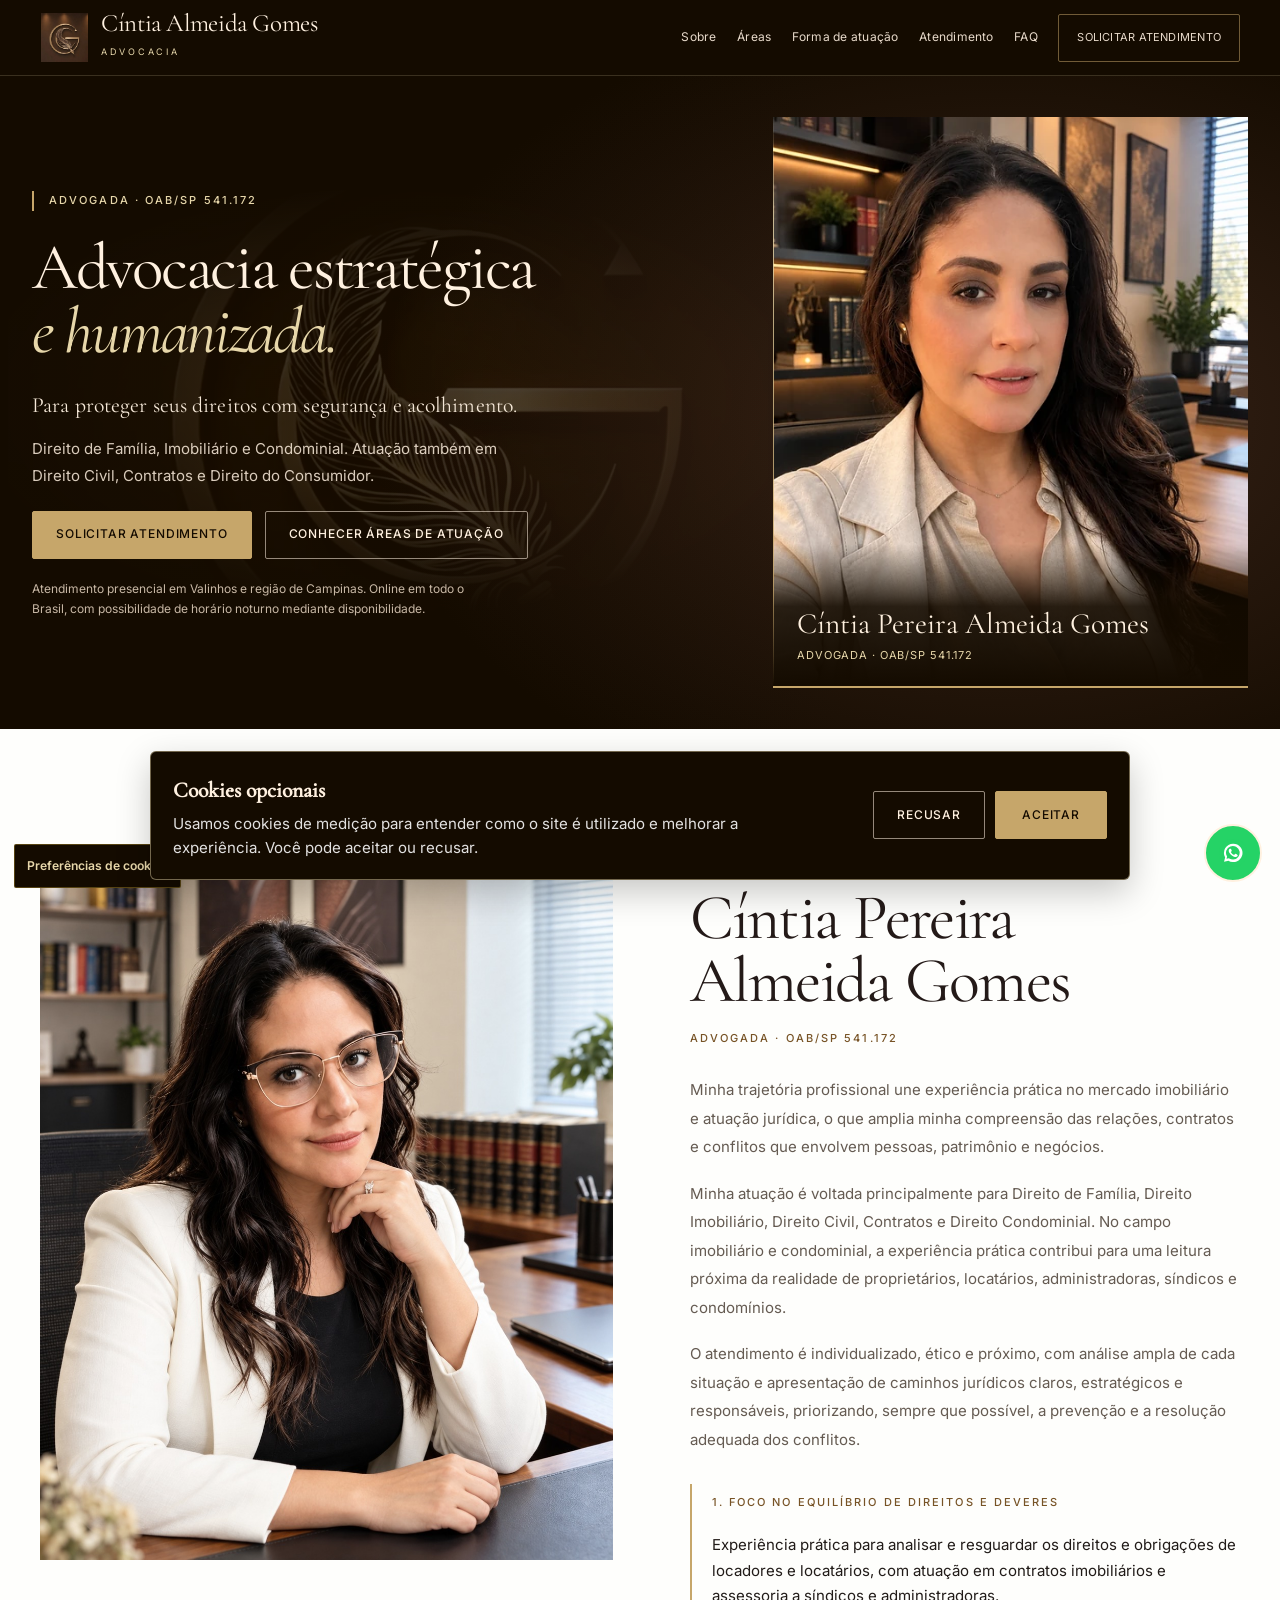
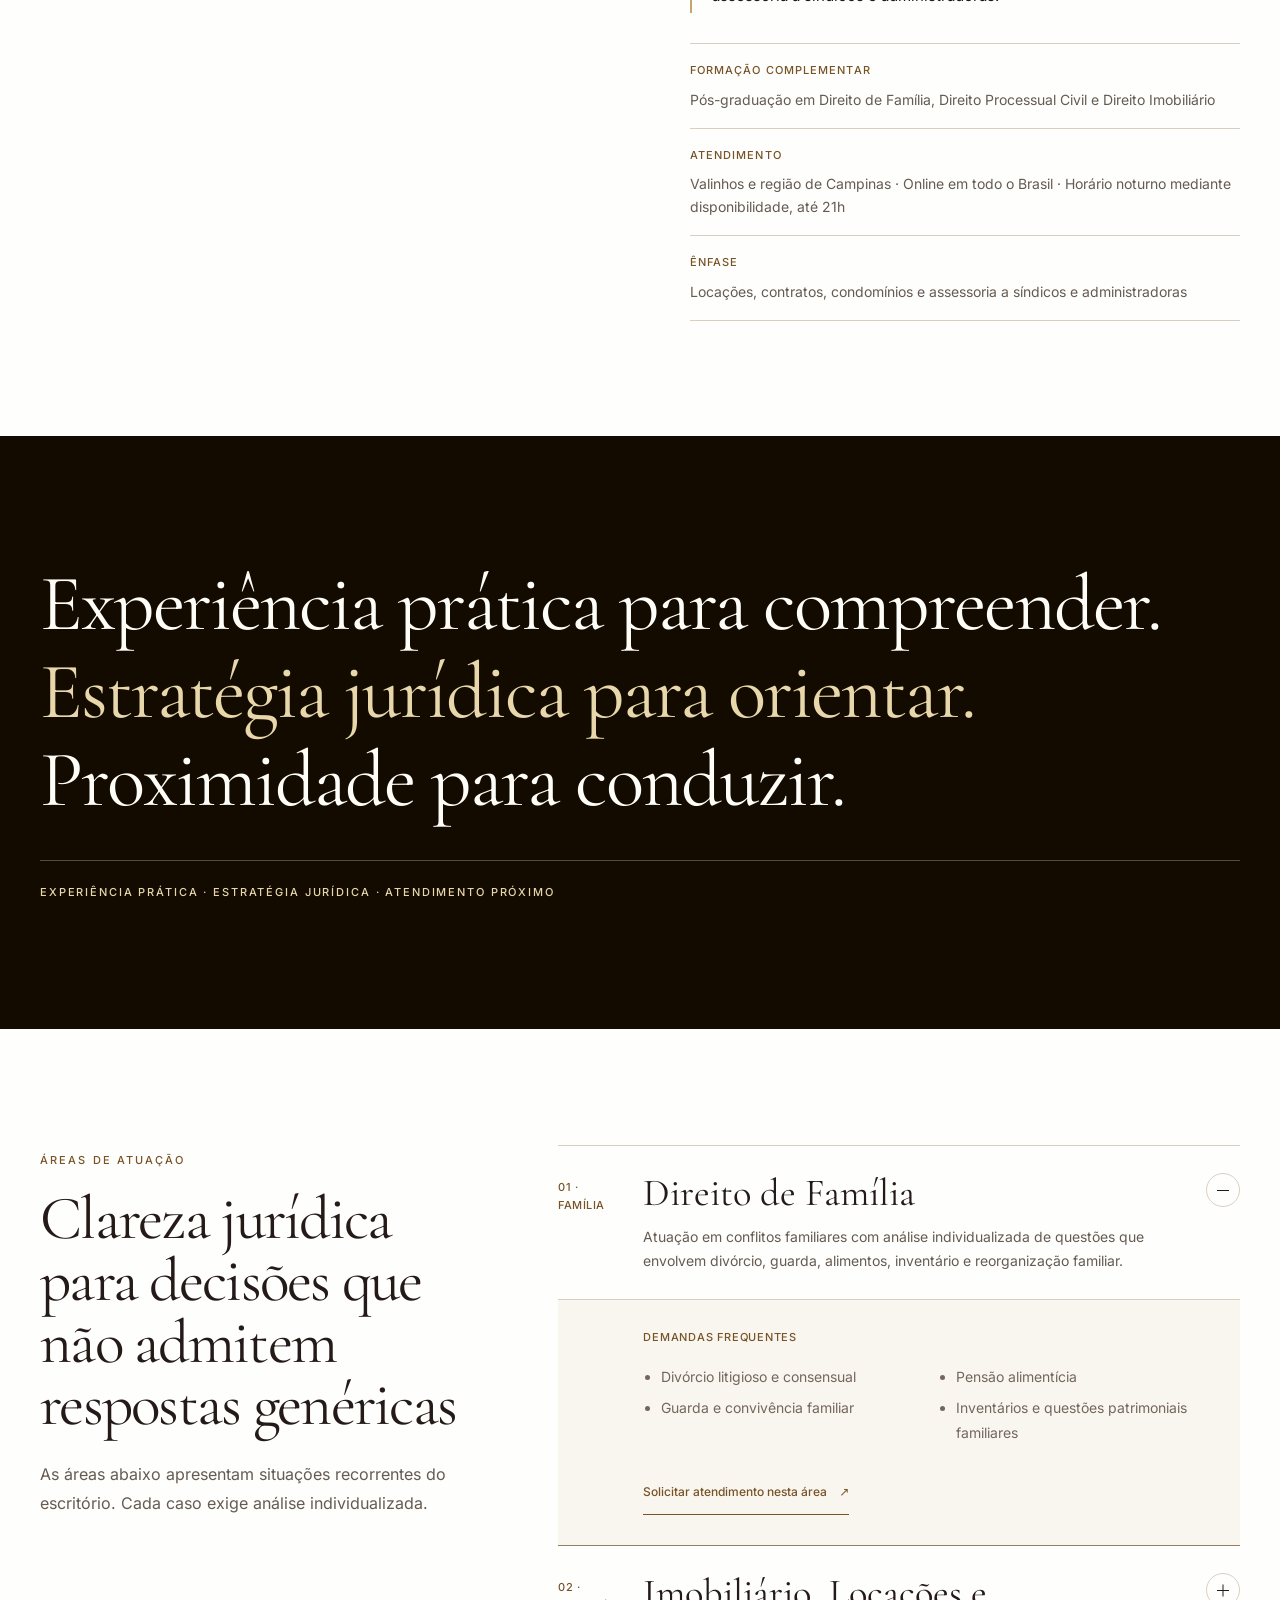
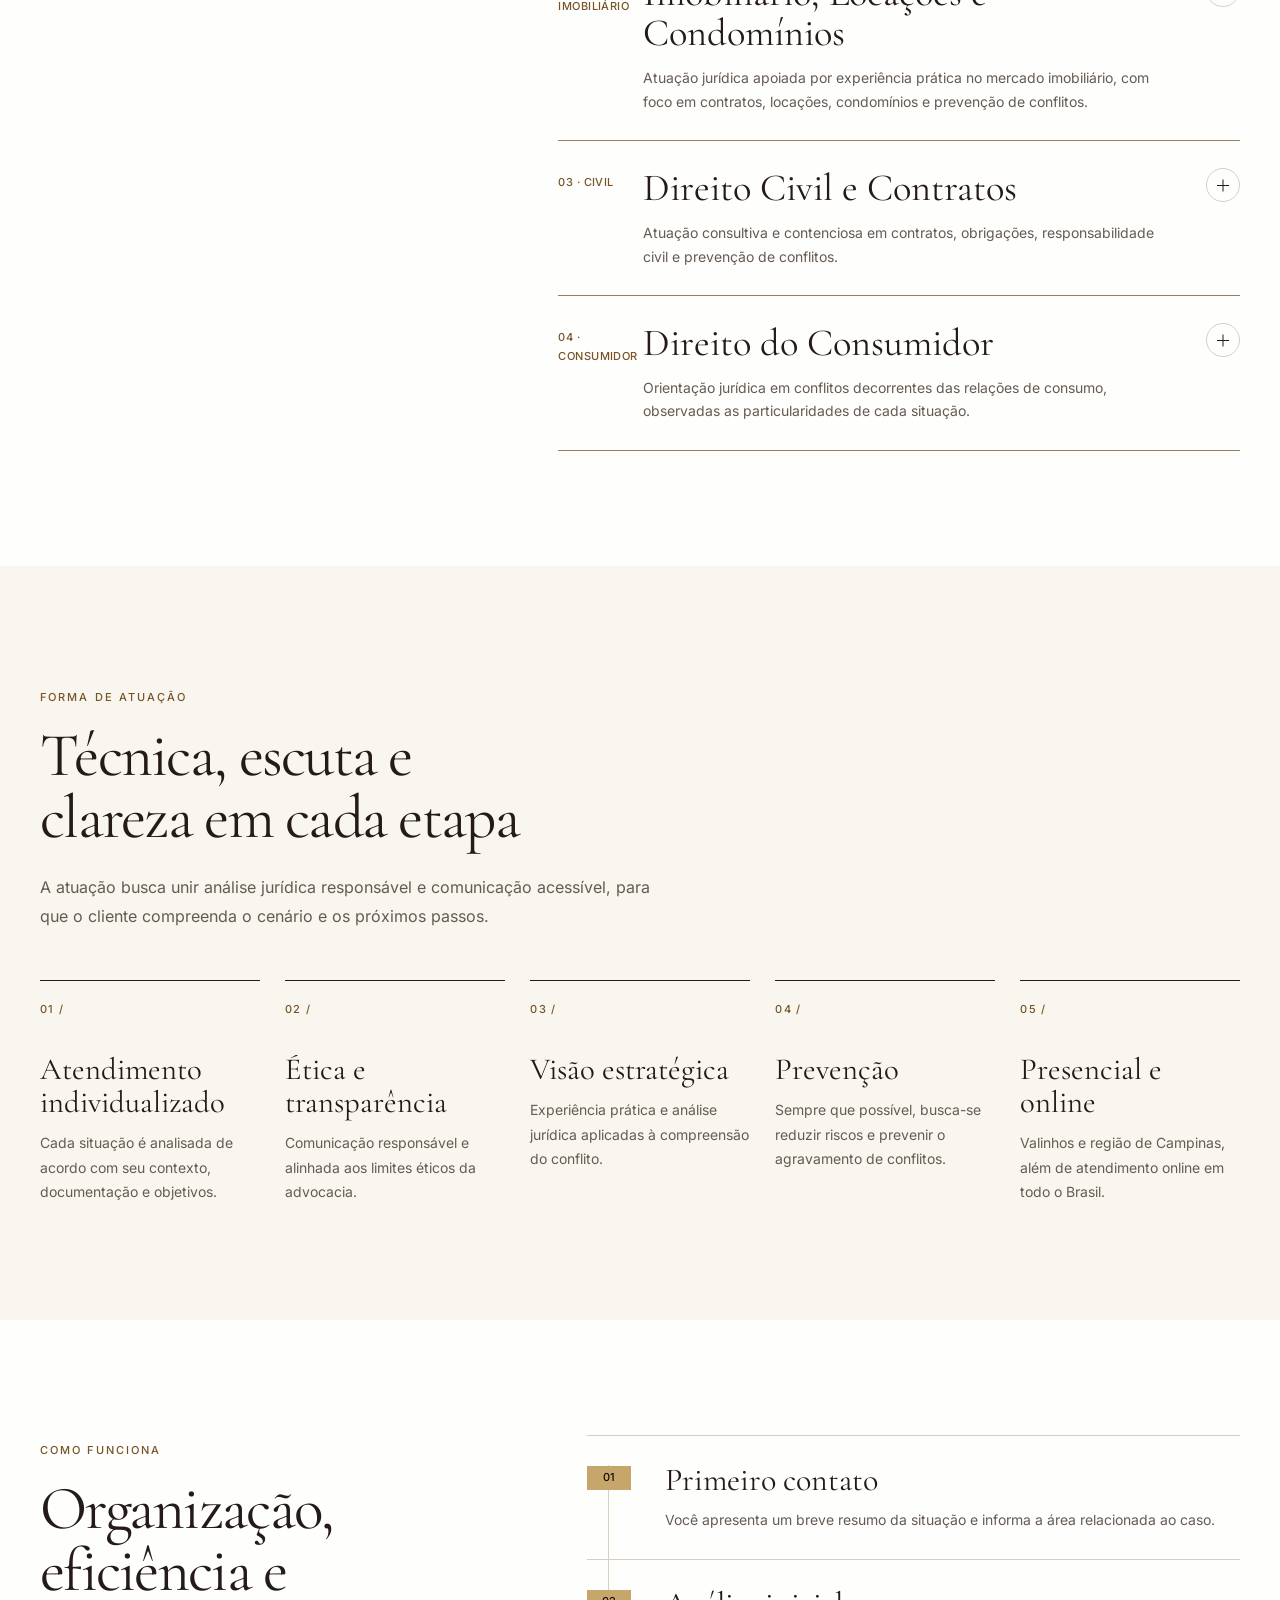
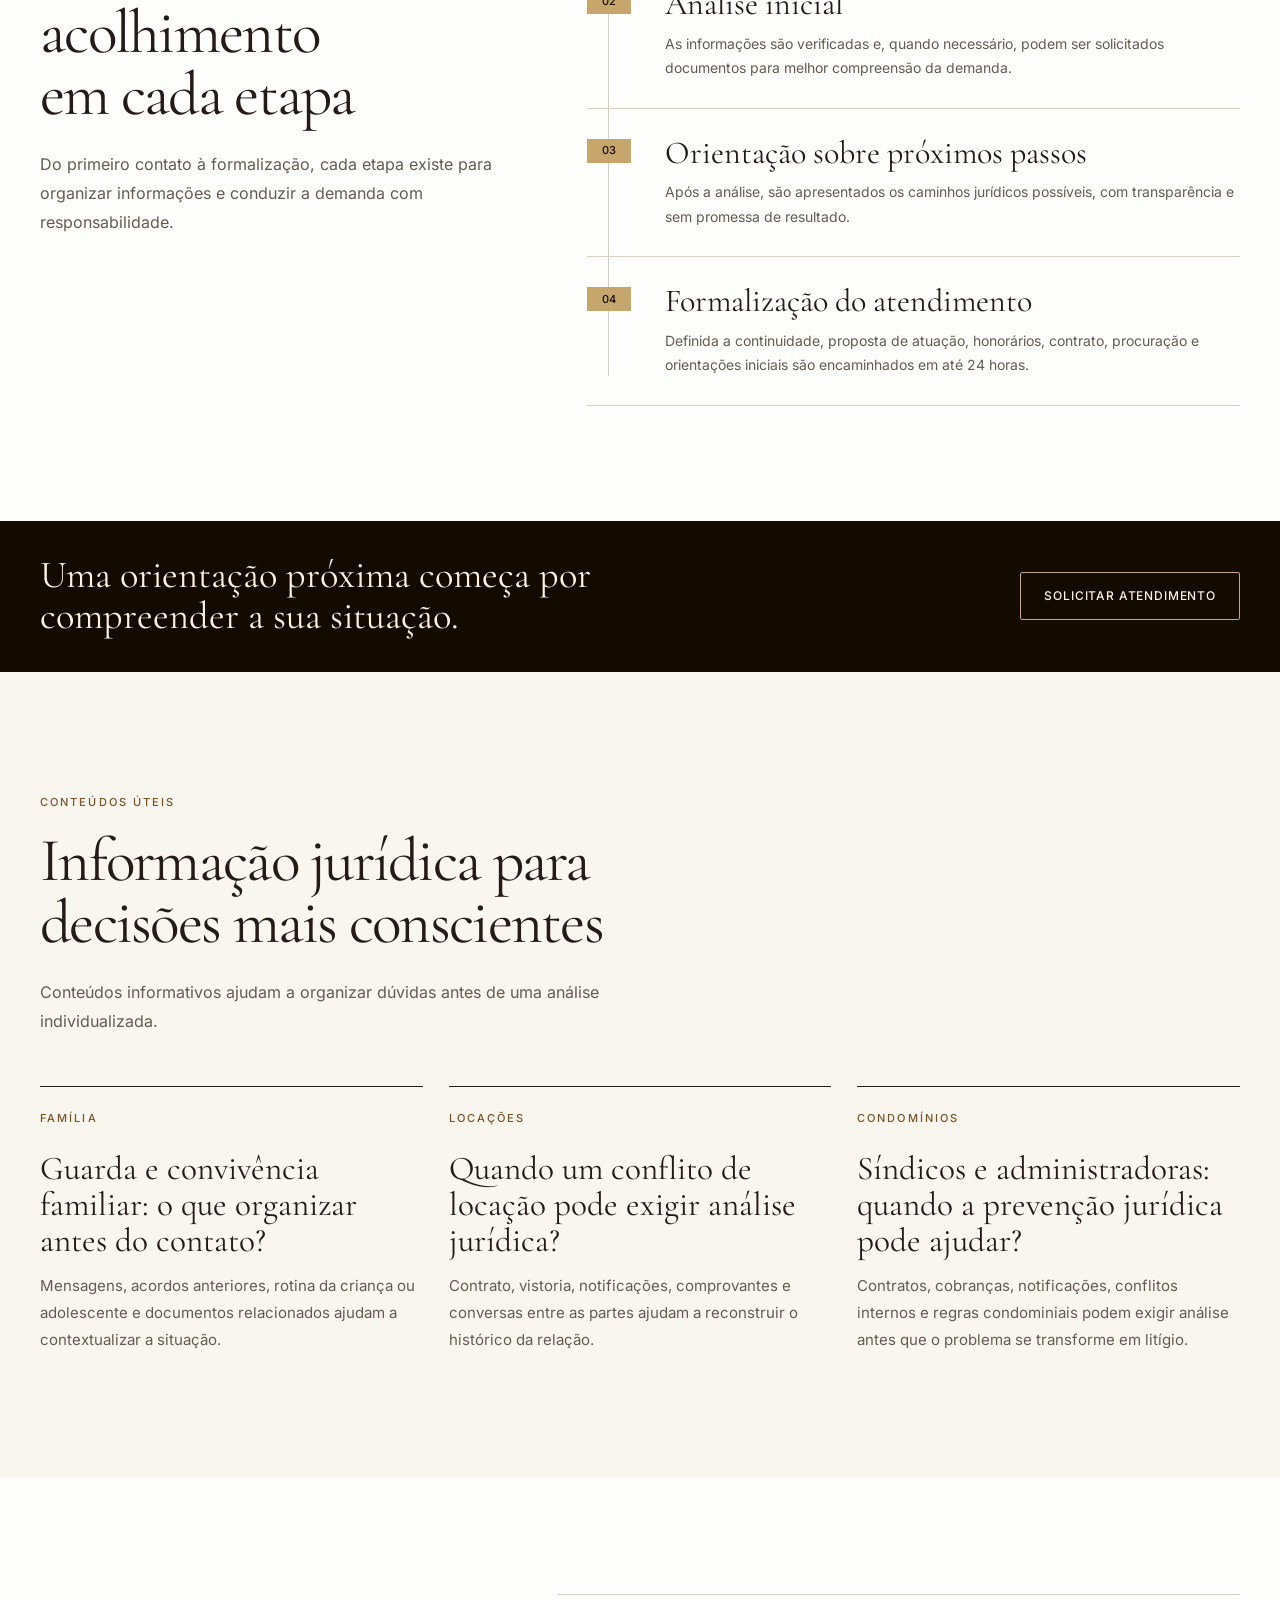
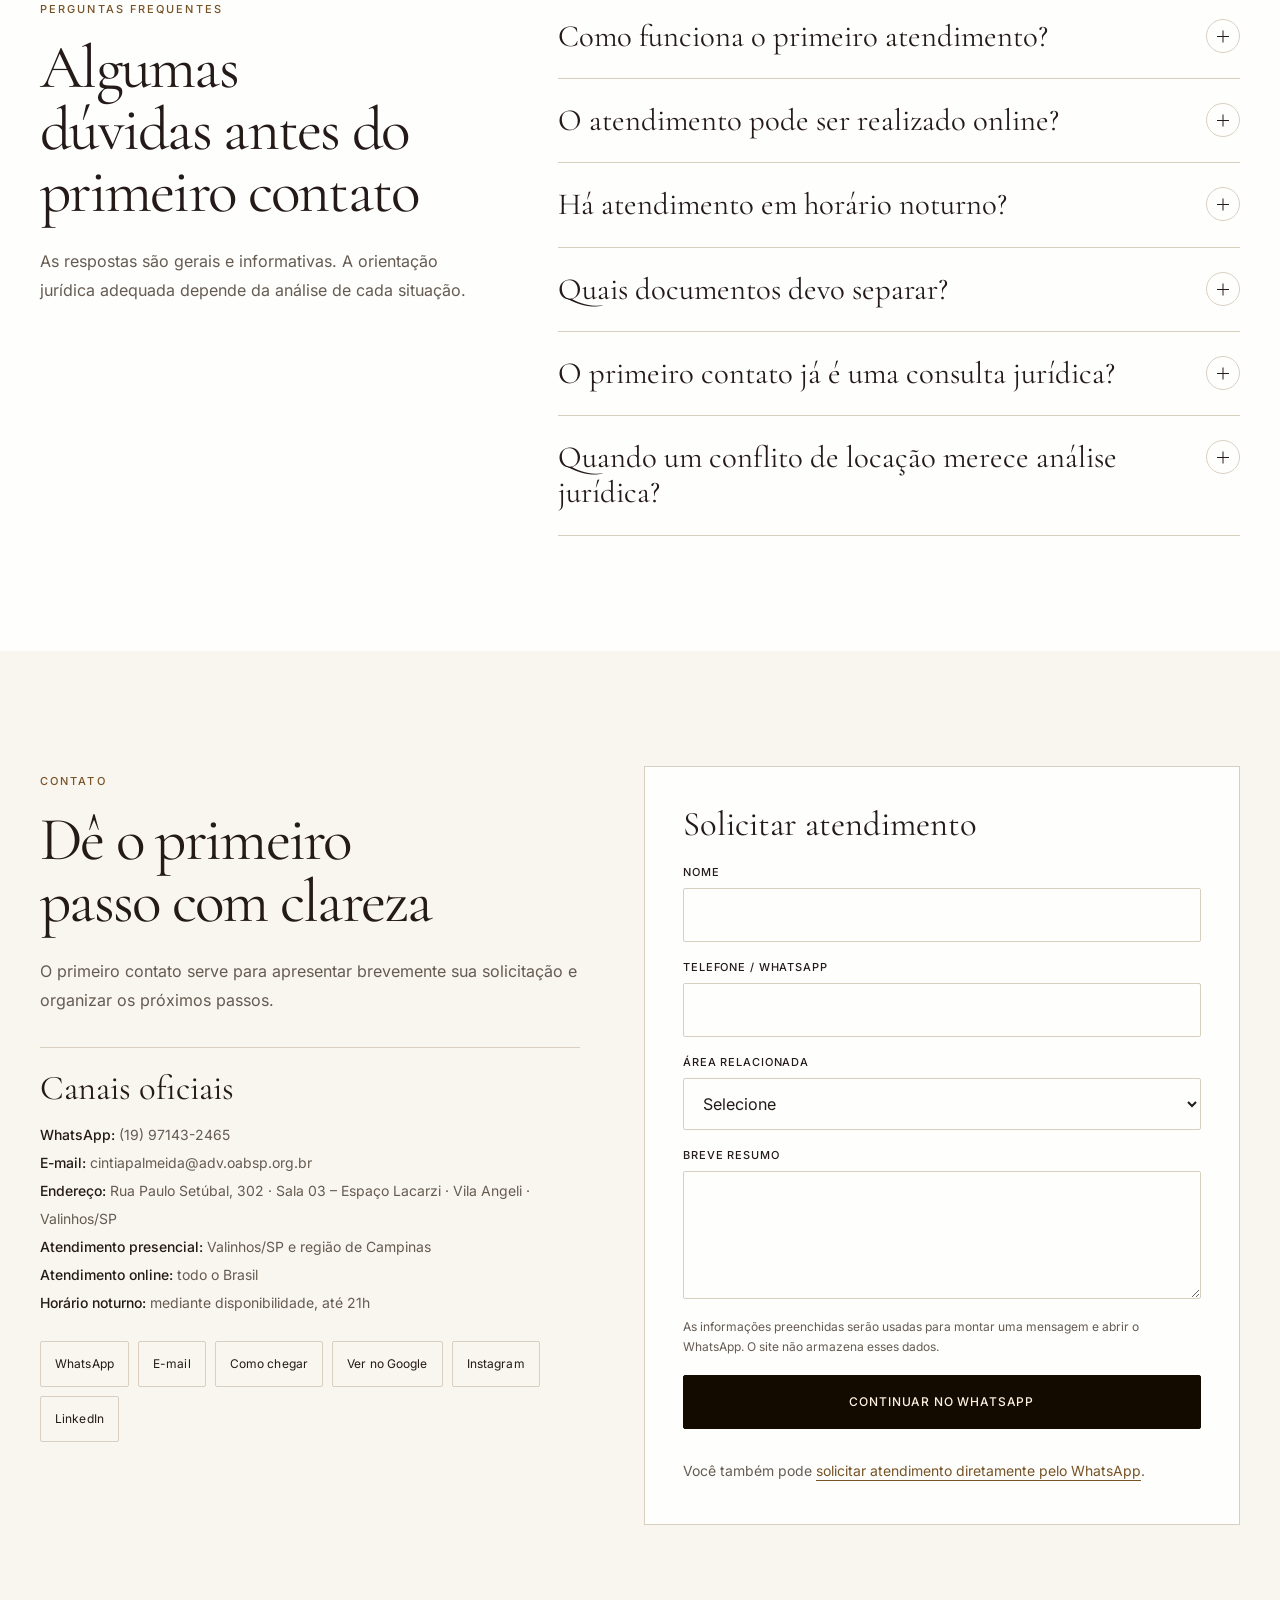
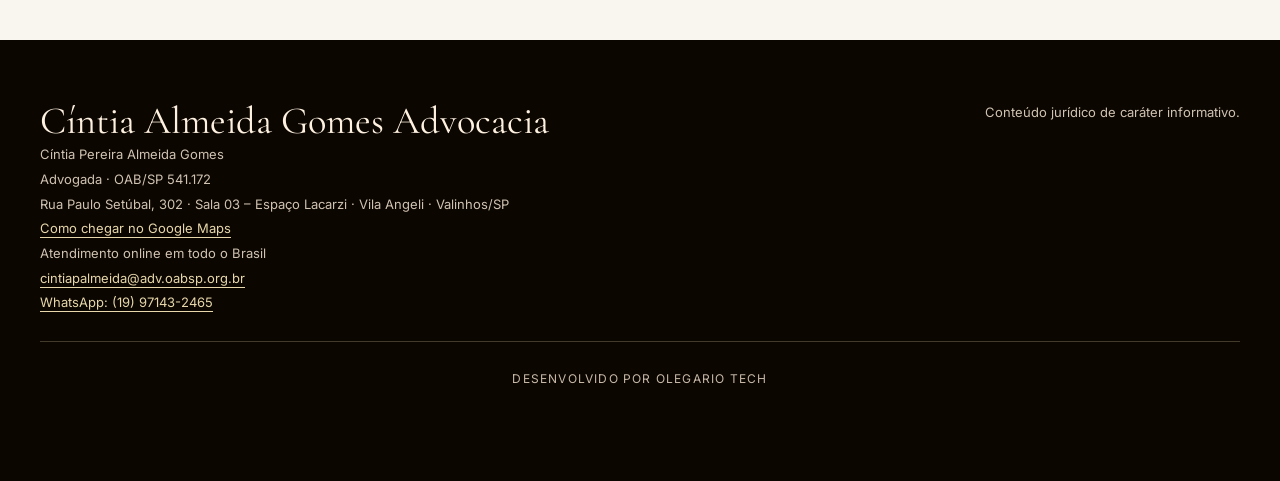
==== commit 36823d09: "feat(v5): construir Signature Experience com movimento progressivo e contato contextual" ====
--- a/index.html
+++ b/index.html
@@ -53,15 +53,16 @@
 </script>
 <link rel="icon" href="assetslogo-cintia-oficial.png" type="image/png">
 <link rel="apple-touch-icon" href="assetslogo-cintia-oficial.png">
-<link rel="preconnect" href="https://fonts.googleapis.com">
-<link rel="preconnect" href="https://fonts.gstatic.com" crossorigin>
-<link href="https://fonts.googleapis.com/css2?family=Cormorant+Garamond:ital,wght@0,400;0,500;1,400&amp;family=Inter:wght@400;500;600;700&amp;display=swap" rel="stylesheet">
+<link rel="preload" href="assets/fonts/cormorant-garamond-normal.woff2" as="font" type="font/woff2" crossorigin>
+<link rel="preload" href="assets/fonts/cormorant-garamond-italic.woff2" as="font" type="font/woff2" crossorigin>
+<link rel="preload" href="assets/fonts/inter-normal.woff2" as="font" type="font/woff2" crossorigin>
 <link rel="stylesheet" href="styles.css">
 <link rel="stylesheet" href="v4.css">
+<link rel="stylesheet" href="v5.css">
 <script src="site.js" defer>
 </script>
 </head>
-<body class="v4">
+<body class="v4 v5">
 <a class="skip-link" href="#main">Pular para o conteúdo</a>
 <div class="progress" aria-hidden="true">
 </div>
@@ -95,8 +96,7 @@
 <main id="main" tabindex="-1">
 <section class="hero" id="hero" aria-labelledby="hero-title">
 <div class="hero-signature" aria-hidden="true">
-<video class="hero-video" id="signatureVideo" autoplay muted playsinline loop preload="none" poster="cintia-logo-hero-poster.jpg" aria-hidden="true" tabindex="-1">
-<source data-src="cintia-logo-hero-site.mp4" type="video/mp4">
+<video class="hero-video" id="signatureVideo" data-src="cintia-logo-hero-site.mp4" muted playsinline loop preload="none" poster="cintia-logo-hero-poster.jpg" aria-hidden="true" tabindex="-1">
 </video>
 </div>
 <div class="wrap hero-grid">
@@ -113,7 +113,10 @@
 </div>
 <aside class="hero-card" aria-label="Cíntia Almeida Gomes — identidade e apresentação">
 <div class="hero-card-in">
+<picture>
+<source srcset="assets/media/cintia-hero-540.webp 540w, assets/media/cintia-hero-810.webp 810w, assets/media/cintia-hero-1086.webp 1086w" sizes="(max-width: 600px) calc(100vw - 36px), (max-width: 900px) 440px, 480px" type="image/webp">
 <img class="portrait" src="assetsdra-cintia-hero.png?v=20260908a" alt="Dra. Cíntia Pereira Almeida Gomes" width="1086" height="1448" fetchpriority="high" decoding="async">
+</picture>
 <div class="portrait-caption">
 <h2>Cíntia Pereira Almeida Gomes</h2>
 <p>Advogada · OAB/SP 541.172</p>
@@ -189,6 +192,7 @@
 <li>Pensão alimentícia</li>
 <li>Inventários e questões patrimoniais familiares</li>
 </ul>
+<a class="area-contact" href="#contato" data-area="Direito de Família">Solicitar atendimento nesta área<span aria-hidden="true"> ↗</span></a>
 </div>
 </details>
 <details name="areas" class="area reveal">
@@ -207,6 +211,7 @@
 <li>Direito Condominial</li>
 <li>Assessoria a síndicos e administradoras</li>
 </ul>
+<a class="area-contact" href="#contato" data-area="Direito Imobiliário / Locações / Condomínio">Solicitar atendimento nesta área<span aria-hidden="true"> ↗</span></a>
 </div>
 </details>
 <details name="areas" class="area reveal">
@@ -225,6 +230,7 @@
 <li>Danos materiais e morais</li>
 <li>Análise e prevenção de conflitos contratuais</li>
 </ul>
+<a class="area-contact" href="#contato" data-area="Direito Civil / Contratos">Solicitar atendimento nesta área<span aria-hidden="true"> ↗</span></a>
 </div>
 </details>
 <details name="areas" class="area reveal">
@@ -243,6 +249,7 @@
 <li>Falhas na prestação de serviços</li>
 <li>Pedidos de reparação e indenização</li>
 </ul>
+<a class="area-contact" href="#contato" data-area="Direito do Consumidor">Solicitar atendimento nesta área<span aria-hidden="true"> ↗</span></a>
 </div>
 </details>
 </div>
@@ -286,24 +293,24 @@
 <h2 class="title">Organização, eficiência e acolhimento em cada etapa</h2>
 <p class="sub">Do primeiro contato à formalização, cada etapa existe para organizar informações e conduzir a demanda com responsabilidade.</p>
 </div>
-<div class="steps">
-<article class="step" data-n="01">
+<ol class="steps">
+<li class="step" data-n="01">
 <h3>Primeiro contato</h3>
 <p>Você apresenta um breve resumo da situação e informa a área relacionada ao caso.</p>
-</article>
-<article class="step" data-n="02">
+</li>
+<li class="step" data-n="02">
 <h3>Análise inicial</h3>
 <p>As informações são verificadas e, quando necessário, podem ser solicitados documentos para melhor compreensão da demanda.</p>
-</article>
-<article class="step" data-n="03">
+</li>
+<li class="step" data-n="03">
 <h3>Orientação sobre próximos passos</h3>
 <p>Após a análise, são apresentados os caminhos jurídicos possíveis, com transparência e sem promessa de resultado.</p>
-</article>
-<article class="step" data-n="04">
+</li>
+<li class="step" data-n="04">
 <h3>Formalização do atendimento</h3>
 <p>Definida a continuidade, proposta de atuação, honorários, contrato, procuração e orientações iniciais são encaminhados em até 24 horas.</p>
-</article>
-</div>
+</li>
+</ol>
 </div>
 </section>
 <div class="context-cta">
@@ -410,7 +417,7 @@
 </div>
 </div>
 </div>
-<form class="form contact-card reveal" id="contactForm" action="#contato" method="post" aria-describedby="formHelp">
+<form class="form contact-card reveal" id="contactForm" action="https://wa.me/5519971432465" method="get" target="_blank" rel="noopener noreferrer" aria-describedby="formHelp">
 <h3>Solicitar atendimento</h3>
 <fieldset id="contactFields" disabled>
 <legend class="sr-only">Informações para solicitar atendimento pelo WhatsApp</legend>
@@ -442,6 +449,14 @@
 <div class="form-status" id="status" aria-live="polite"></div>
 <button class="btn gold" type="submit">Continuar no WhatsApp</button>
 </fieldset>
+<noscript>
+<div class="field native-contact">
+<label for="mensagemSemJS">Breve resumo</label>
+<textarea id="mensagemSemJS" name="text" required aria-describedby="nativeHelp"></textarea>
+<small id="nativeHelp">As informações preenchidas serão usadas para montar uma mensagem e abrir o WhatsApp. O site não armazena esses dados.</small>
+<button class="btn gold" type="submit">Continuar no WhatsApp</button>
+</div>
+</noscript>
 <p class="form-fallback" id="formFallback">Você também pode <a class="js-wa" href="https://wa.me/5519971432465?text=Ol%C3%A1%2C%20Dra.%20C%C3%ADntia.%20Vim%20pelo%20site%20e%20gostaria%20de%20solicitar%20atendimento%20jur%C3%ADdico." target="_blank" rel="noopener noreferrer">solicitar atendimento diretamente pelo WhatsApp</a>.</p>
 </form>
 </div>
--- a/v4.css
+++ b/v4.css
@@ -177,6 +177,7 @@
   width: 100%;
   padding: 0;
 }
+body.v4 .hero-card-in > picture { display: block; width: 100%; }
 body.v4 .hero-card .portrait {
   display: block;
   width: 100%;
--- a/v5.css
+++ b/v5.css
@@ -0,0 +1,91 @@
+/* Cíntia V5 — Signature Experience. V4 remains the composition/identity base.
+ * Photo: one finite framing gesture. Gold: identity, separators and reading flow.
+ * Main copy is never hidden; FAQ/contact get no entry animation. */
+@font-face { font-family:'Cormorant Garamond'; font-style:normal; font-weight:400; font-display:swap; src:url('assets/fonts/cormorant-garamond-normal.woff2') format('woff2'); }
+@font-face { font-family:'Cormorant Garamond'; font-style:normal; font-weight:500; font-display:swap; src:url('assets/fonts/cormorant-garamond-normal.woff2') format('woff2'); }
+@font-face { font-family:'Cormorant Garamond'; font-style:italic; font-weight:400; font-display:swap; src:url('assets/fonts/cormorant-garamond-italic.woff2') format('woff2'); }
+@font-face { font-family:'Inter'; font-style:normal; font-weight:400; font-display:swap; src:url('assets/fonts/inter-normal.woff2') format('woff2'); }
+@font-face { font-family:'Inter'; font-style:normal; font-weight:500; font-display:swap; src:url('assets/fonts/inter-normal.woff2') format('woff2'); }
+@font-face { font-family:'Inter'; font-style:normal; font-weight:600; font-display:swap; src:url('assets/fonts/inter-normal.woff2') format('woff2'); }
+@font-face { font-family:'Inter'; font-style:normal; font-weight:700; font-display:swap; src:url('assets/fonts/inter-normal.woff2') format('woff2'); }
+
+body.v5 { --v5-ease:cubic-bezier(.2,.65,.3,1); --v5-entry:620ms; }
+body.v5 .hero-card { border-bottom-color:var(--v4-gold); }
+body.v5 .hero-card-in > picture { transform-origin:60% 45%; }
+body.v5 .hero-card-in::after {
+  content:""; position:absolute; z-index:2; inset:0 auto 0 0; width:1px;
+  background:linear-gradient(180deg,transparent,var(--v4-gold-light) 18%,var(--v4-gold) 82%,transparent);
+  opacity:.8; transform-origin:center bottom; pointer-events:none;
+}
+body.v5 .hero.media-enter .hero-card-in > picture { animation:v5-portrait var(--v5-entry) var(--v5-ease) both; }
+body.v5 .hero.media-enter .hero-card-in::after { animation:v5-edge var(--v5-entry) var(--v5-ease) both; }
+@keyframes v5-portrait { from { transform:translateX(6px) scale(1.018); } to { transform:none; } }
+@keyframes v5-edge { from { transform:scaleY(.06); opacity:.35; } to { transform:scaleY(1); opacity:.8; } }
+
+body.v5 .about .enter, body.v5 .principles .enter, body.v5 .insights .enter { animation:v5-reading 420ms var(--v5-ease) both; }
+@keyframes v5-reading { from { opacity:.85; transform:translateY(6px); } to { opacity:1; transform:none; } }
+body.v5 .impact.is-animated blockquote span { animation:v5-pillar 440ms var(--v5-ease) both; }
+body.v5 .impact.is-animated blockquote span:nth-child(2) { animation-delay:80ms; }
+body.v5 .impact.is-animated blockquote span:nth-child(3) { animation-delay:160ms; }
+@keyframes v5-pillar { from { opacity:.65; transform:translateY(8px); } to { opacity:1; transform:none; } }
+
+body.v5 .area.enter { animation:none; }
+body.v5 .area::before {
+  content:""; display:block; position:absolute; z-index:1; inset:auto 0 -1px;
+  height:1px; background:var(--v4-gold-dark); opacity:.65; transform-origin:left center;
+  pointer-events:none;
+}
+body.v5 .area.enter::before { animation:v5-rule 600ms var(--v5-ease) both; }
+@keyframes v5-rule { from { transform:scaleX(.08); opacity:.25; } to { transform:scaleX(1); opacity:.65; } }
+body.v5 .area-contact {
+  display:inline-flex; align-items:center; gap:12px; min-height:44px;
+  margin-top:20px; color:var(--v4-gold-dark); font-size:12px; font-weight:500;
+  border-bottom:1px solid currentColor; text-decoration:none;
+  transition:color 160ms ease;
+}
+body.v5 .area-contact:hover { color:var(--v4-ink); }
+body.v5 .area-contact:focus-visible { outline:2px solid var(--v4-gold-dark); outline-offset:4px; }
+
+body.v5 .steps { position:relative; padding:0; margin:0; list-style:none; }
+body.v5 .steps::before, body.v5 .steps::after {
+  content:""; position:absolute; z-index:0; left:21px; top:30px; bottom:30px;
+  width:1px; pointer-events:none;
+}
+body.v5 .steps::before { background:var(--v4-rule); }
+body.v5 .steps::after { background:var(--v4-gold-dark); transform-origin:center top; }
+body.v5 .step.enter { animation:none; }
+body.v5 .step::before {
+  z-index:1; background:var(--v4-parchment); color:var(--v4-gold-dark);
+  font:500 11px/1.4 'Inter',system-ui,sans-serif;
+  transition:background-color 180ms ease,color 180ms ease;
+}
+body.v5 .step.is-read::before { background:var(--v4-gold); color:var(--v4-espresso); }
+@keyframes v5-progress { from { transform:scaleY(0); } to { transform:scaleY(1); } }
+/* Native reading progression is an enhancement. Unsupported engines keep the
+ * complete static rule and all four steps. No JS scroll-position synchronizer. */
+@supports (animation-timeline:view()) {
+  body.v5 .steps { view-timeline-name:--process-reading; view-timeline-axis:block; }
+  body.v5 .steps::after {
+    animation:v5-progress 1s linear both;
+    animation-timeline:--process-reading;
+    animation-range:entry 40% exit 65%;
+  }
+}
+
+body.v5 .faq .reveal, body.v5 .faq .enter, body.v5 .contact .reveal, body.v5 .contact .enter,
+body.v5 .faq details[open] > :not(summary) { animation:none; opacity:1; transform:none; }
+body.v5 .native-contact { gap:18px; }
+
+@media (max-width:900px) {
+  body.v5 { --v5-entry:420ms; }
+  body.v5 .hero.media-enter .hero-card-in > picture { animation-name:v5-portrait-mobile; }
+  body.v5 .impact.is-animated blockquote span { animation-duration:300ms; animation-delay:0ms; }
+  body.v5 .impact.is-animated blockquote span:nth-child(2) { animation-delay:40ms; }
+  body.v5 .impact.is-animated blockquote span:nth-child(3) { animation-delay:80ms; }
+  body.v5 .steps::after { animation:none; transform:none; }
+}
+@keyframes v5-portrait-mobile { from { transform:translateX(3px) scale(1.01); } to { transform:none; } }
+@media (prefers-reduced-motion:reduce) {
+  body.v5 *, body.v5 *::before, body.v5 *::after { animation:none !important; transition:none !important; }
+  body.v5 .hero-card-in > picture, body.v5 .hero-card-in::after, body.v5 .area::before, body.v5 .steps::after { transform:none !important; }
+}
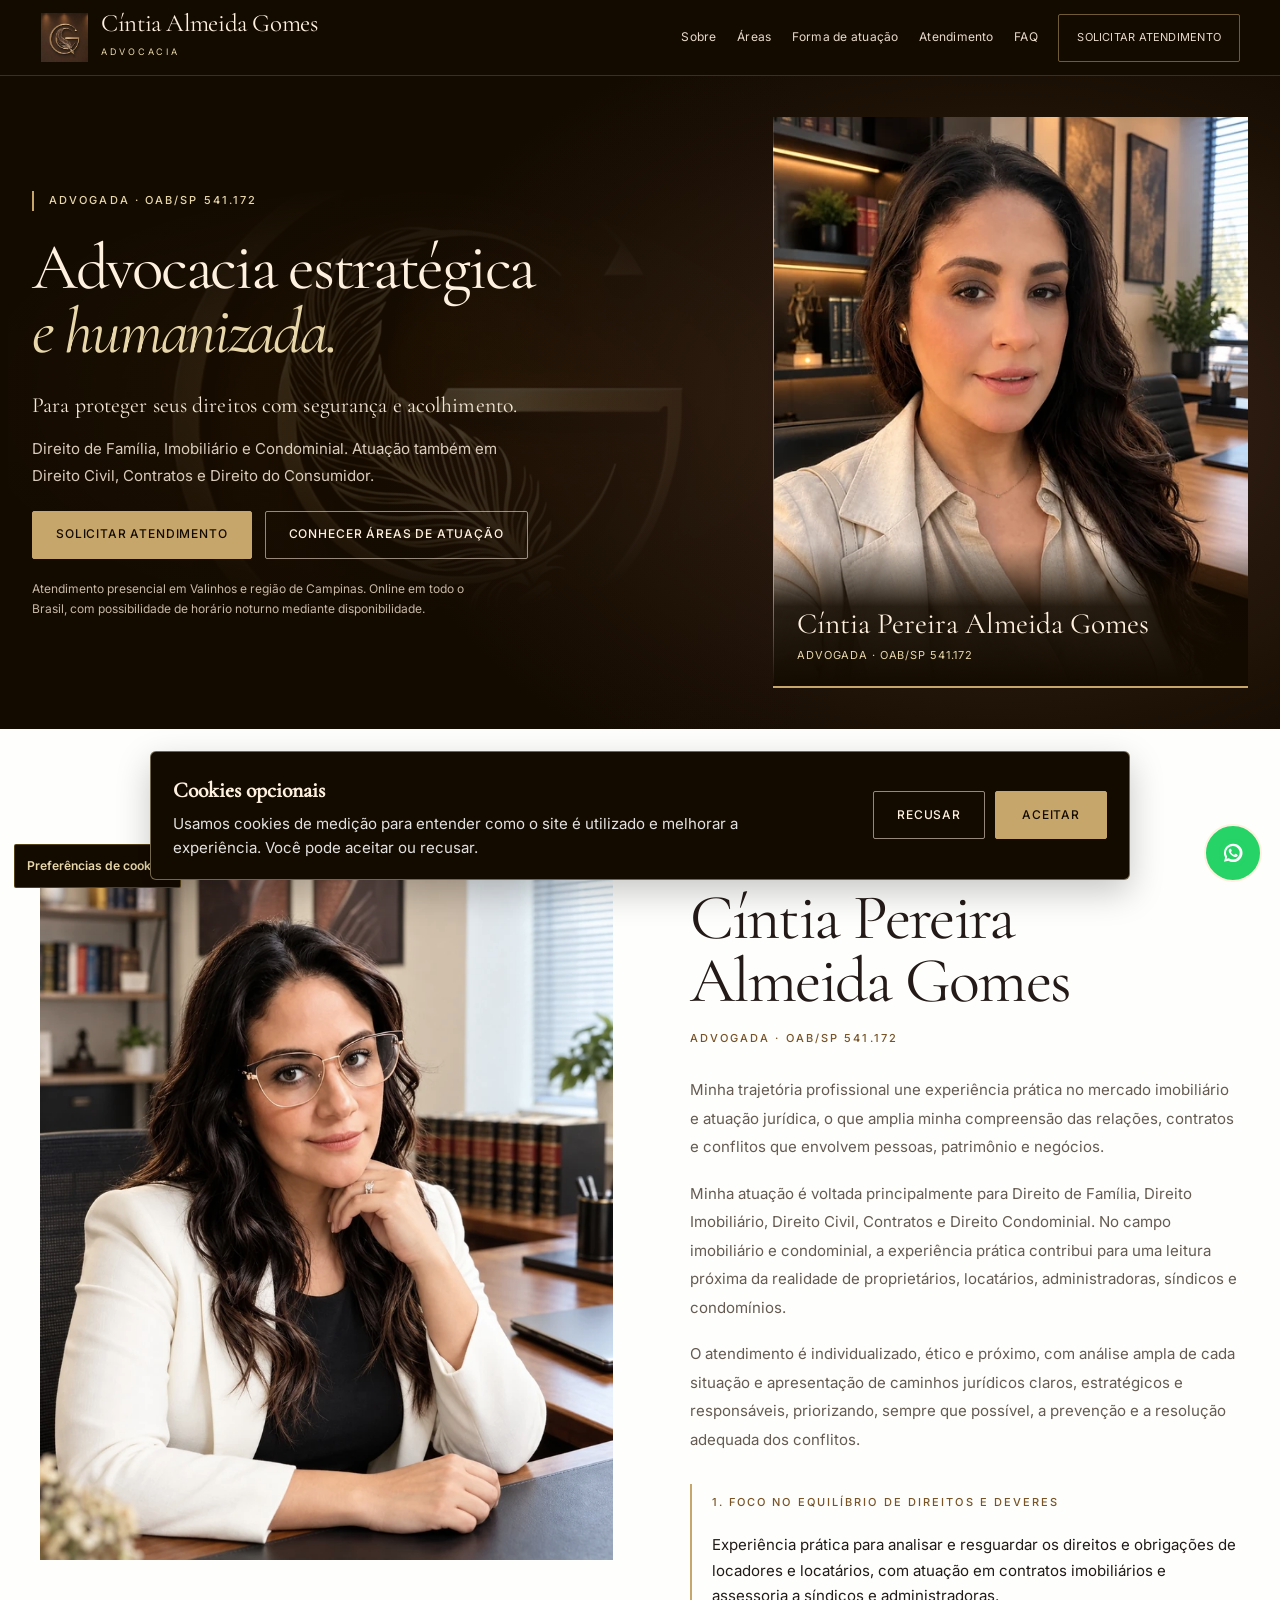
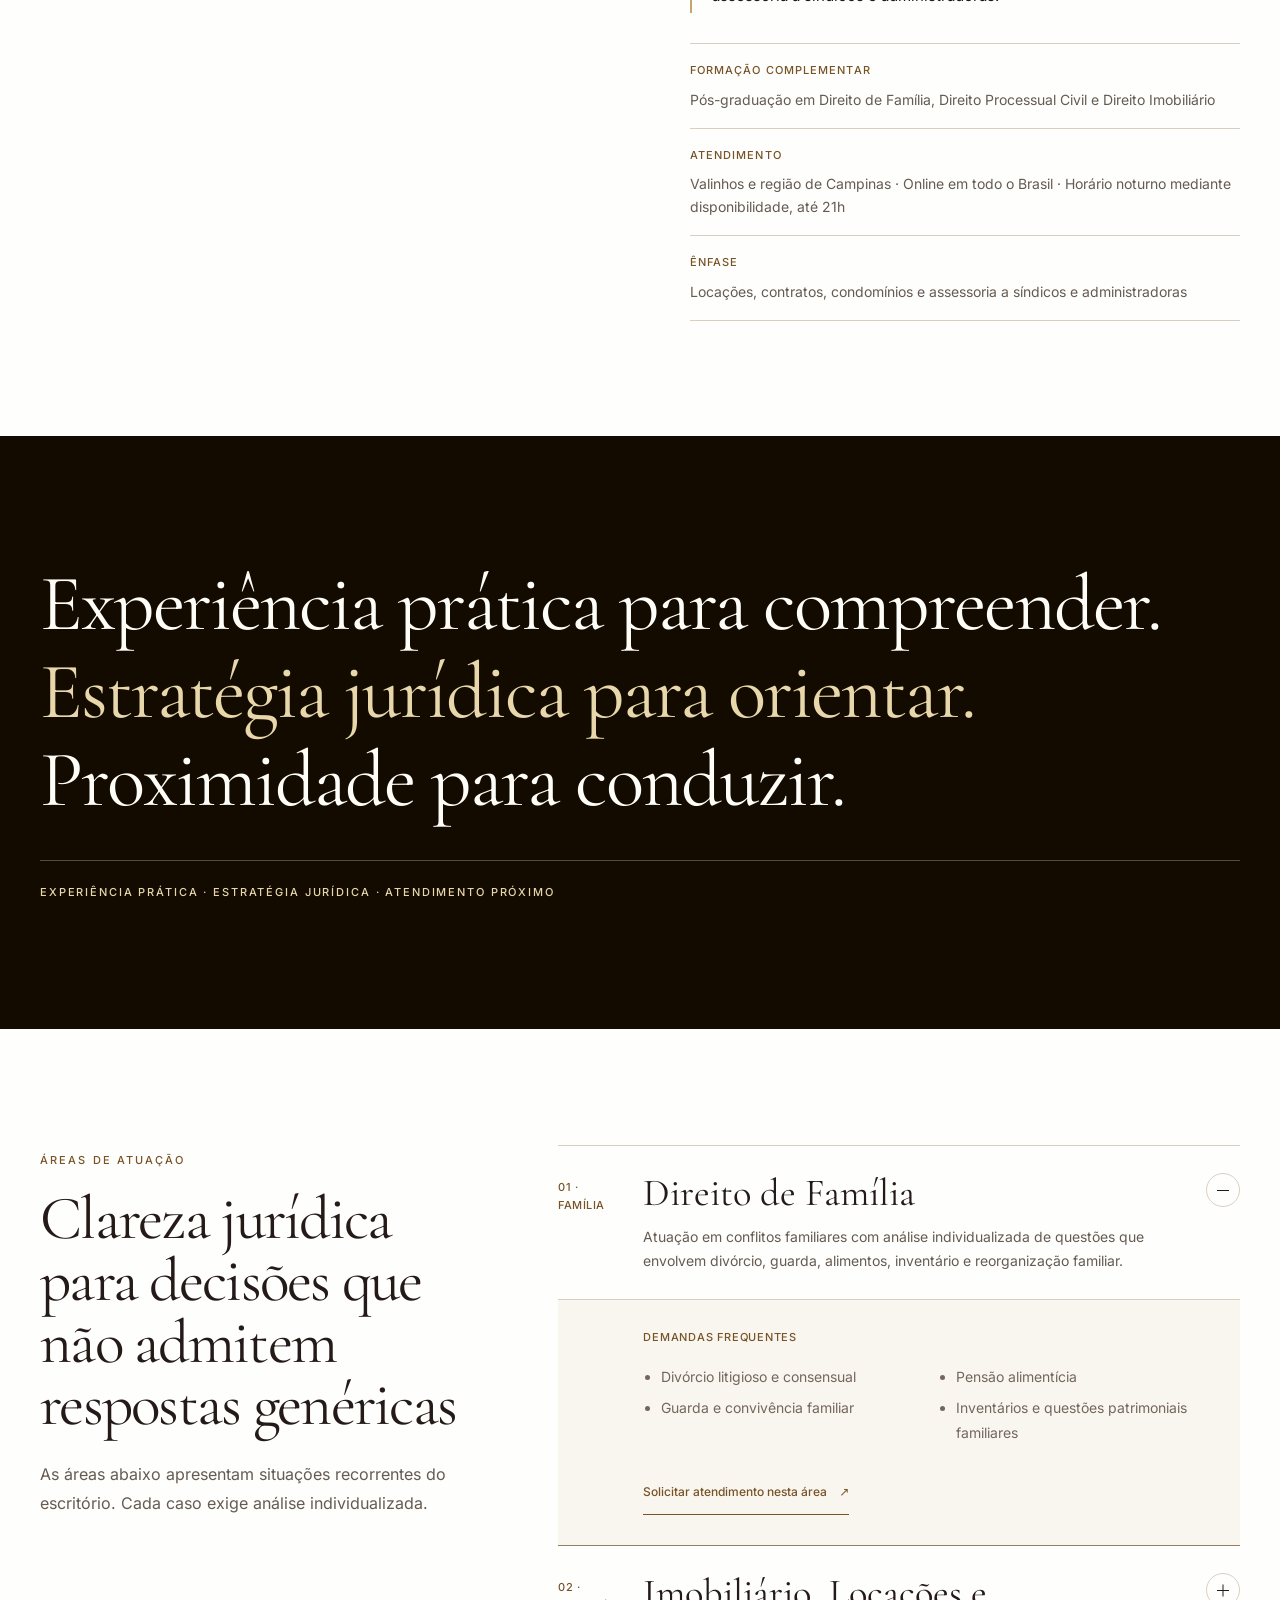
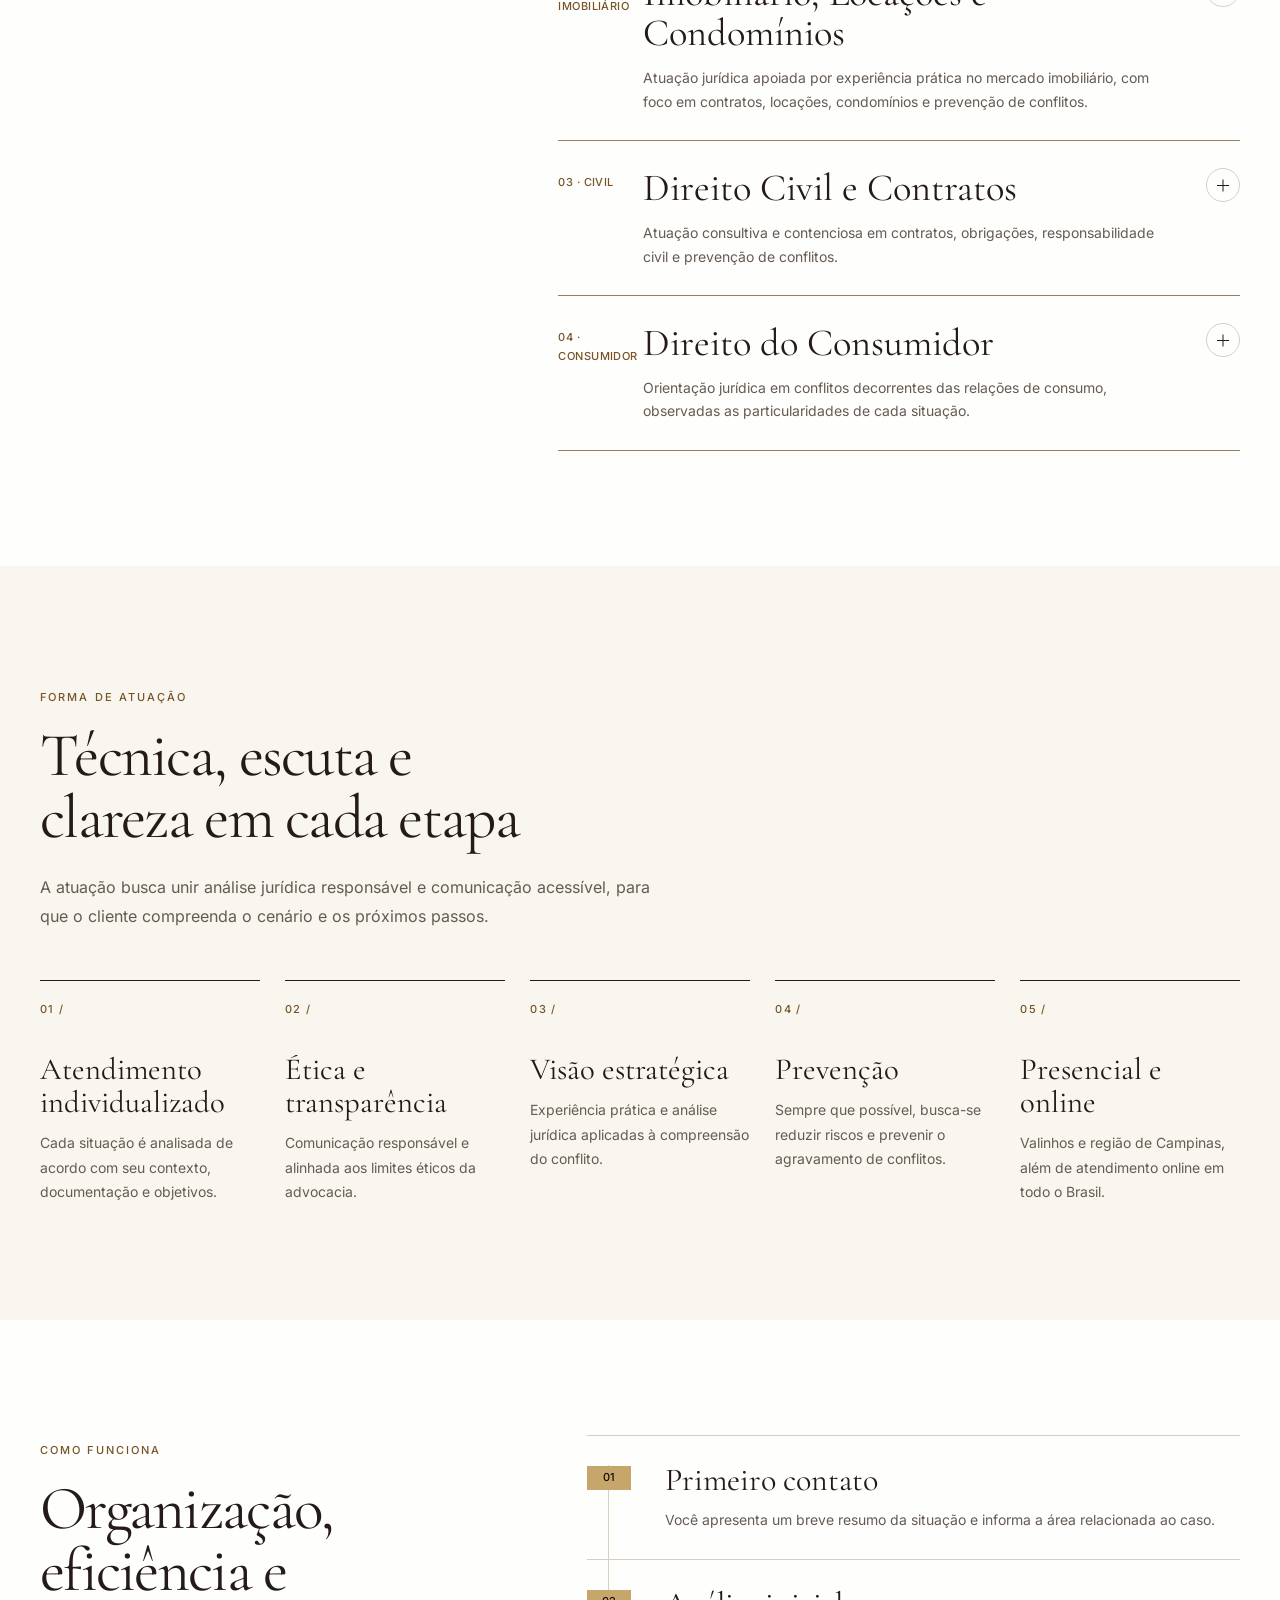
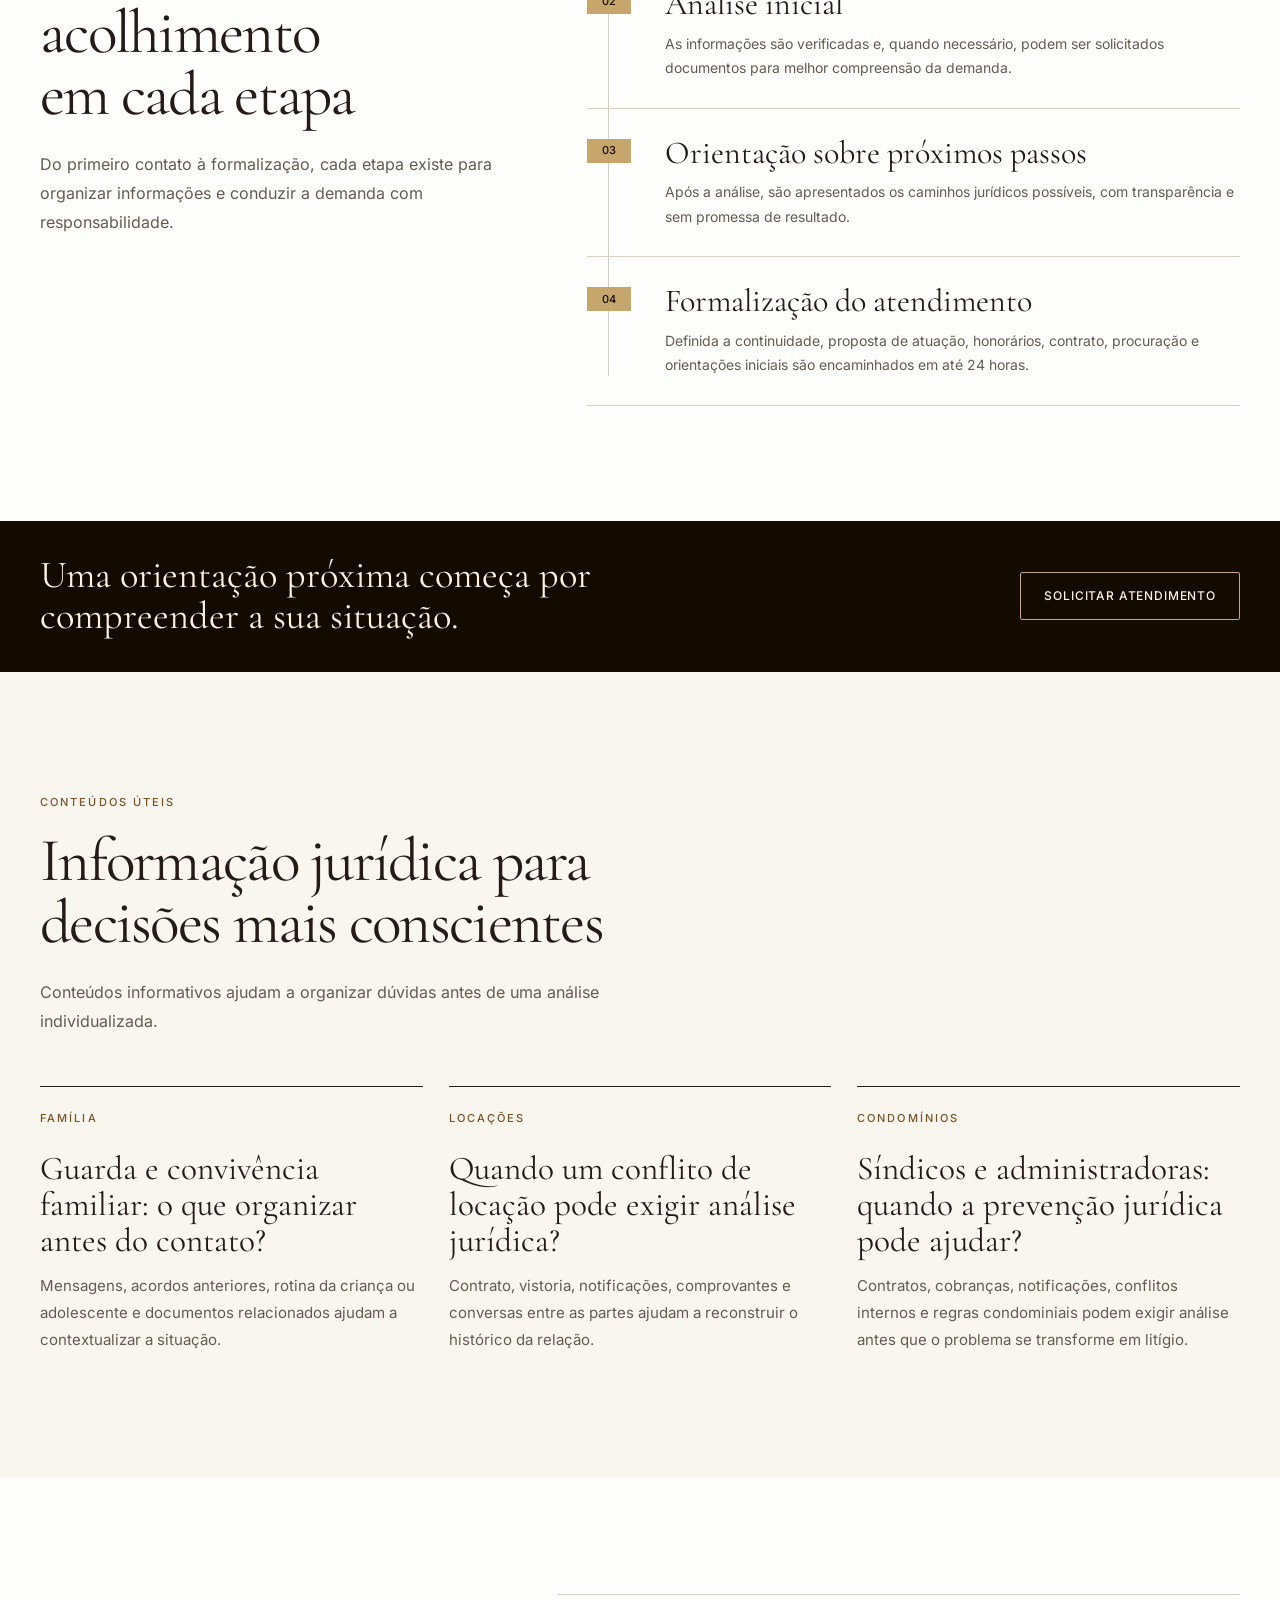
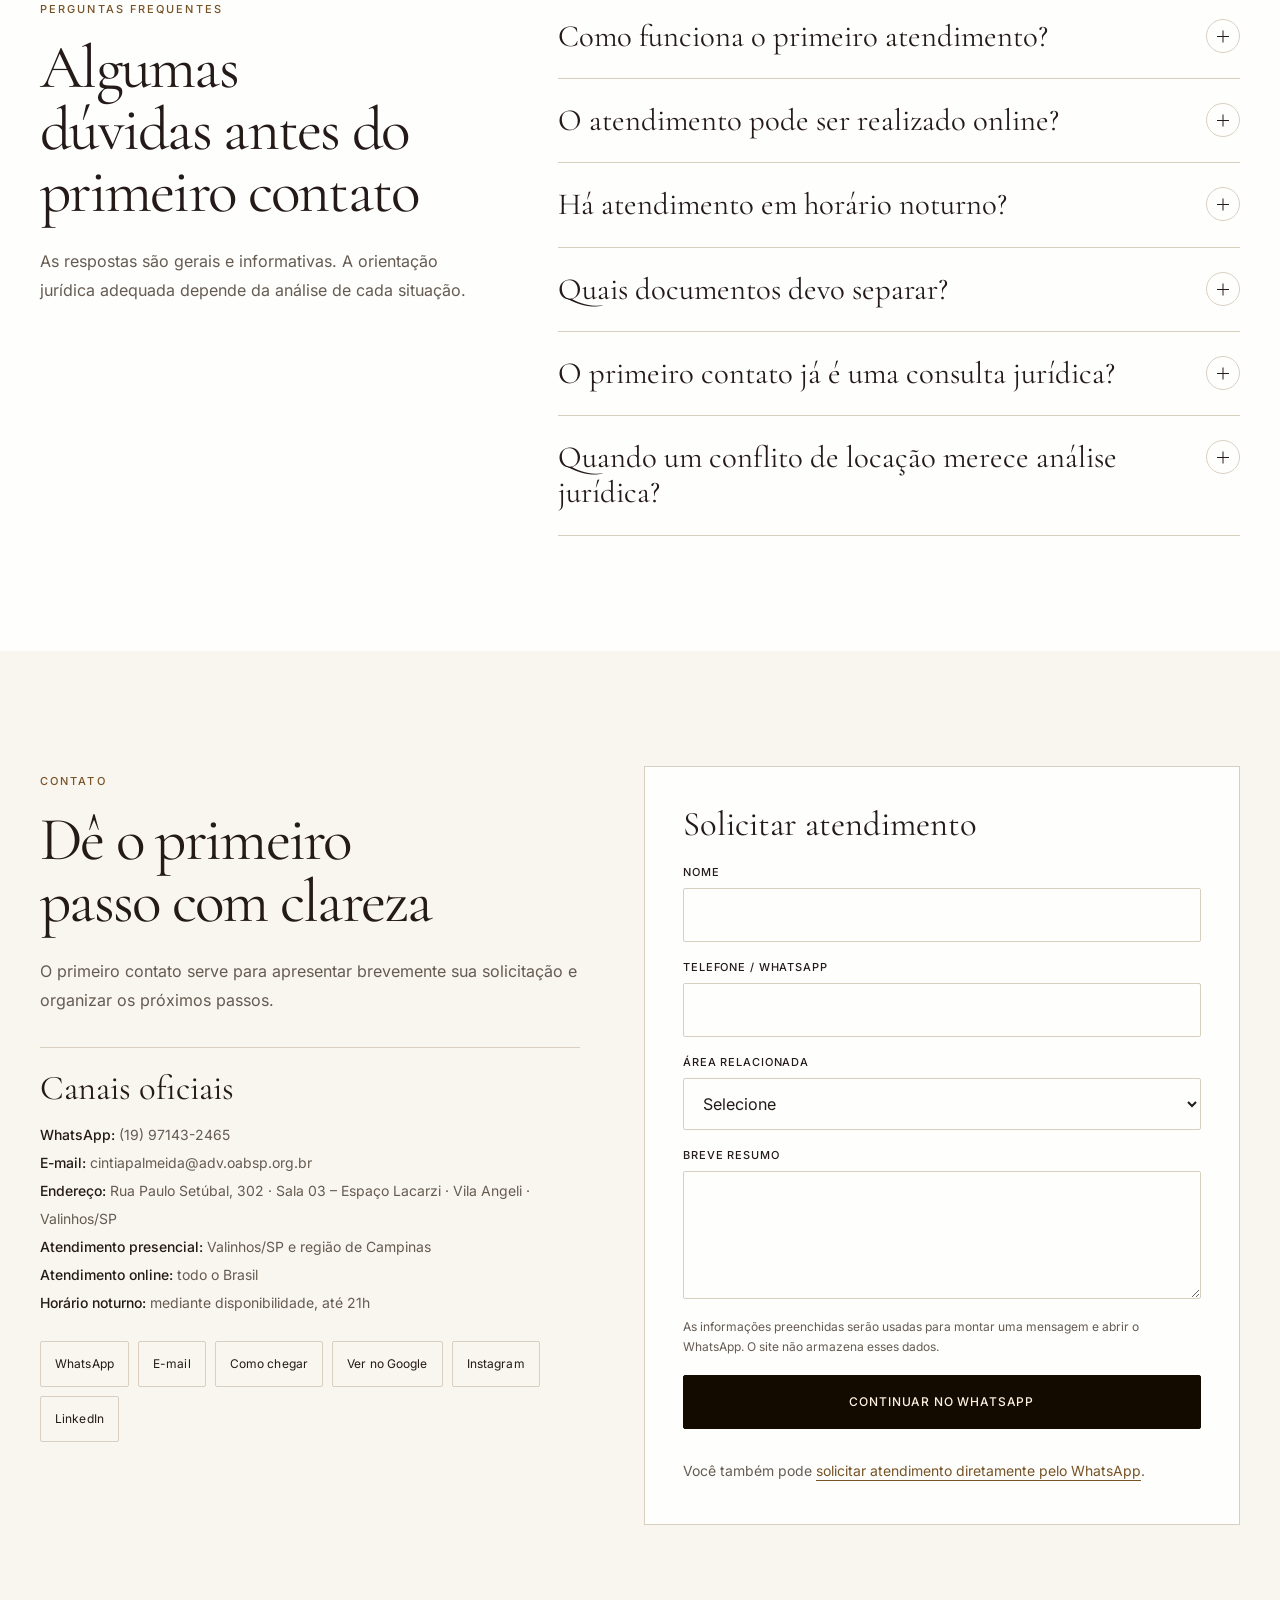
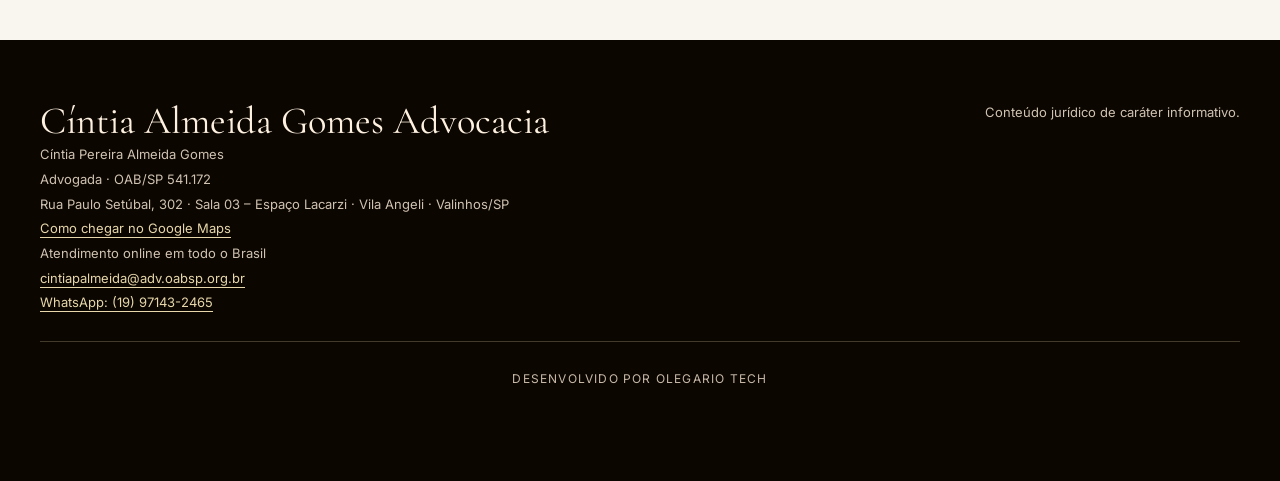
==== commit 65e25067: "fix(v5): ativar foto Sobre responsiva e estabilizar interação nativa no QA" ====
--- a/index.html
+++ b/index.html
@@ -128,7 +128,10 @@
 <section class="about" id="sobre">
 <div class="wrap about-grid">
 <div class="photo reveal">
-<img src="assetsdra-cintia-sobre.jpeg?v=20260909c" alt="Dra. Cíntia Pereira Almeida Gomes" loading="lazy" decoding="async">
+<picture>
+<source srcset="assets/media/cintia-sobre-540.webp 540w, assets/media/cintia-sobre-810.webp 810w, assets/media/cintia-sobre-1122.webp 1122w" sizes="(max-width: 900px) calc(100vw - 40px), 600px" type="image/webp">
+<img src="assetsdra-cintia-sobre.jpeg?v=20260909c" alt="Dra. Cíntia Pereira Almeida Gomes" width="1122" height="1402" loading="lazy" decoding="async">
+</picture>
 </div>
 <div class="reveal">
 <span class="label">Sobre</span>
--- a/v5.css
+++ b/v5.css
@@ -22,6 +22,7 @@
 @keyframes v5-portrait { from { transform:translateX(6px) scale(1.018); } to { transform:none; } }
 @keyframes v5-edge { from { transform:scaleY(.06); opacity:.35; } to { transform:scaleY(1); opacity:.8; } }
 
+body.v5 .photo > picture { display:block; }
 body.v5 .about .enter, body.v5 .principles .enter, body.v5 .insights .enter { animation:v5-reading 420ms var(--v5-ease) both; }
 @keyframes v5-reading { from { opacity:.85; transform:translateY(6px); } to { opacity:1; transform:none; } }
 body.v5 .impact.is-animated blockquote span { animation:v5-pillar 440ms var(--v5-ease) both; }
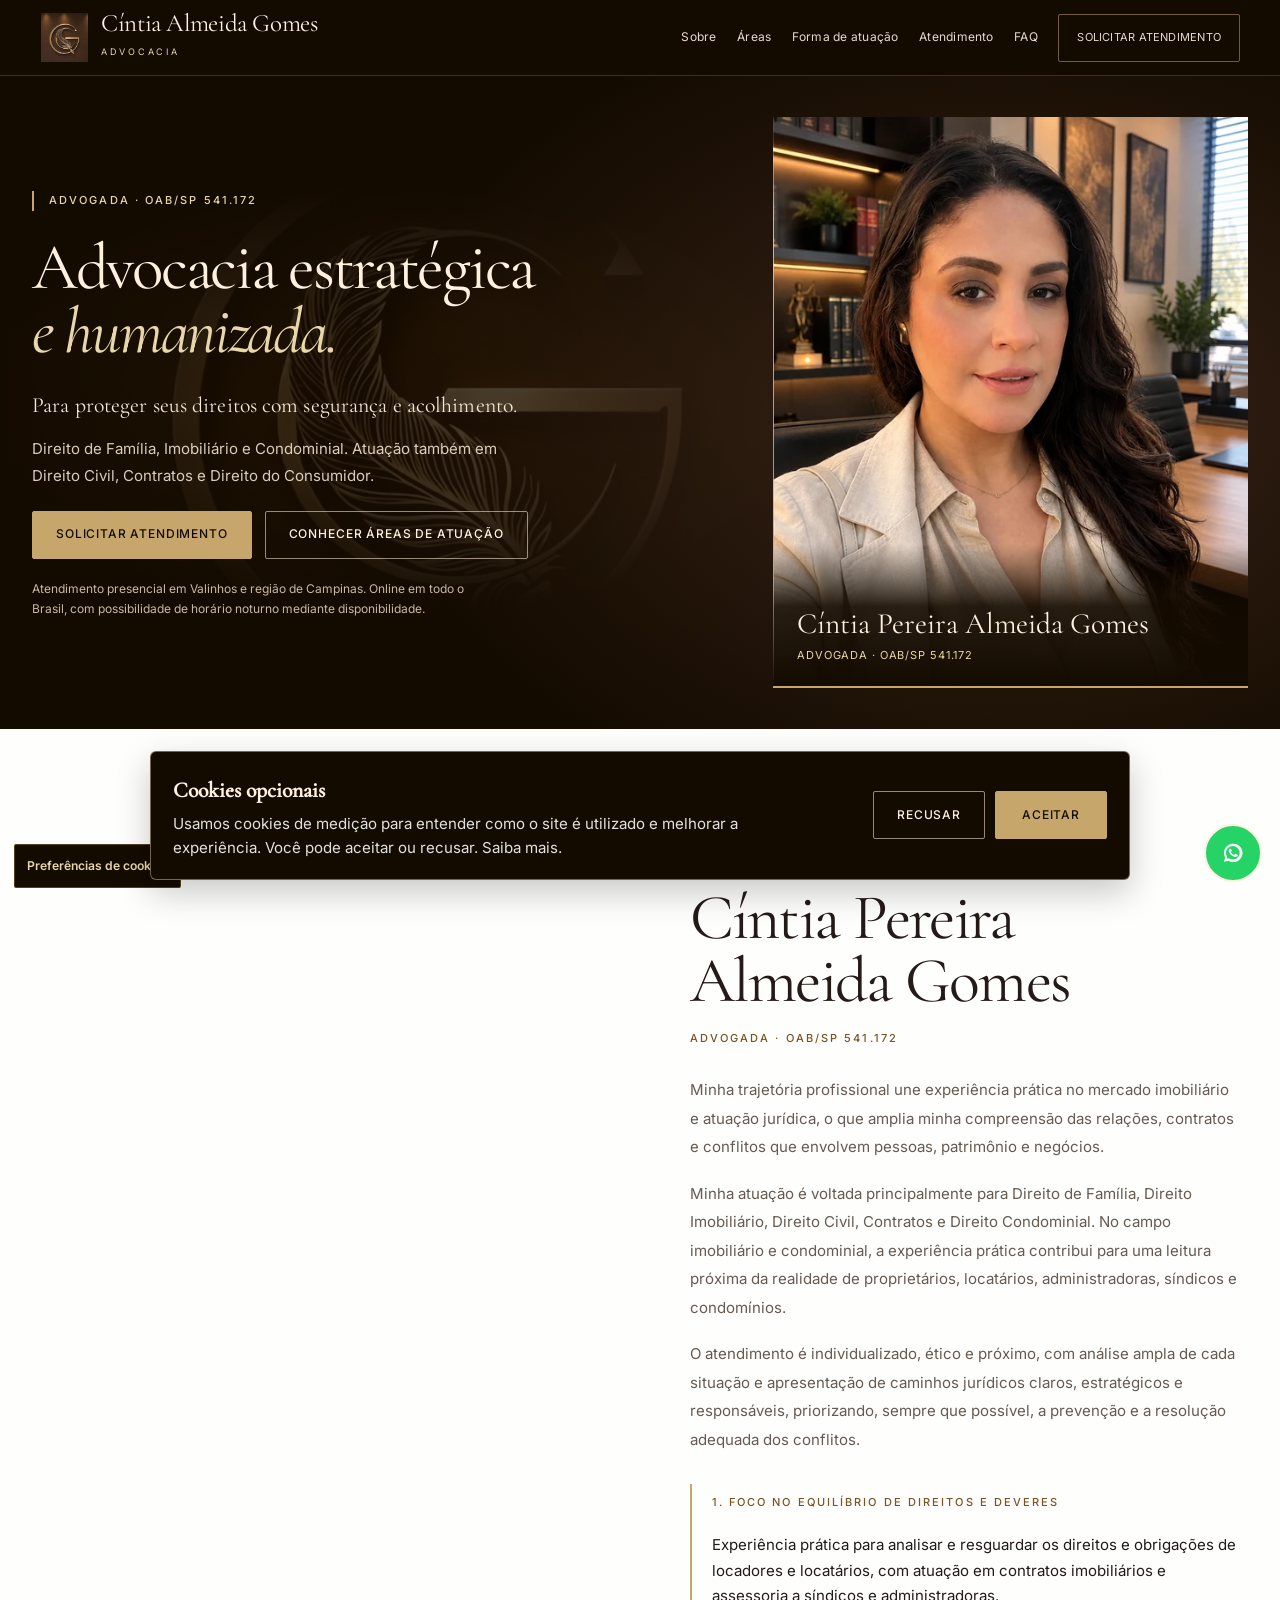
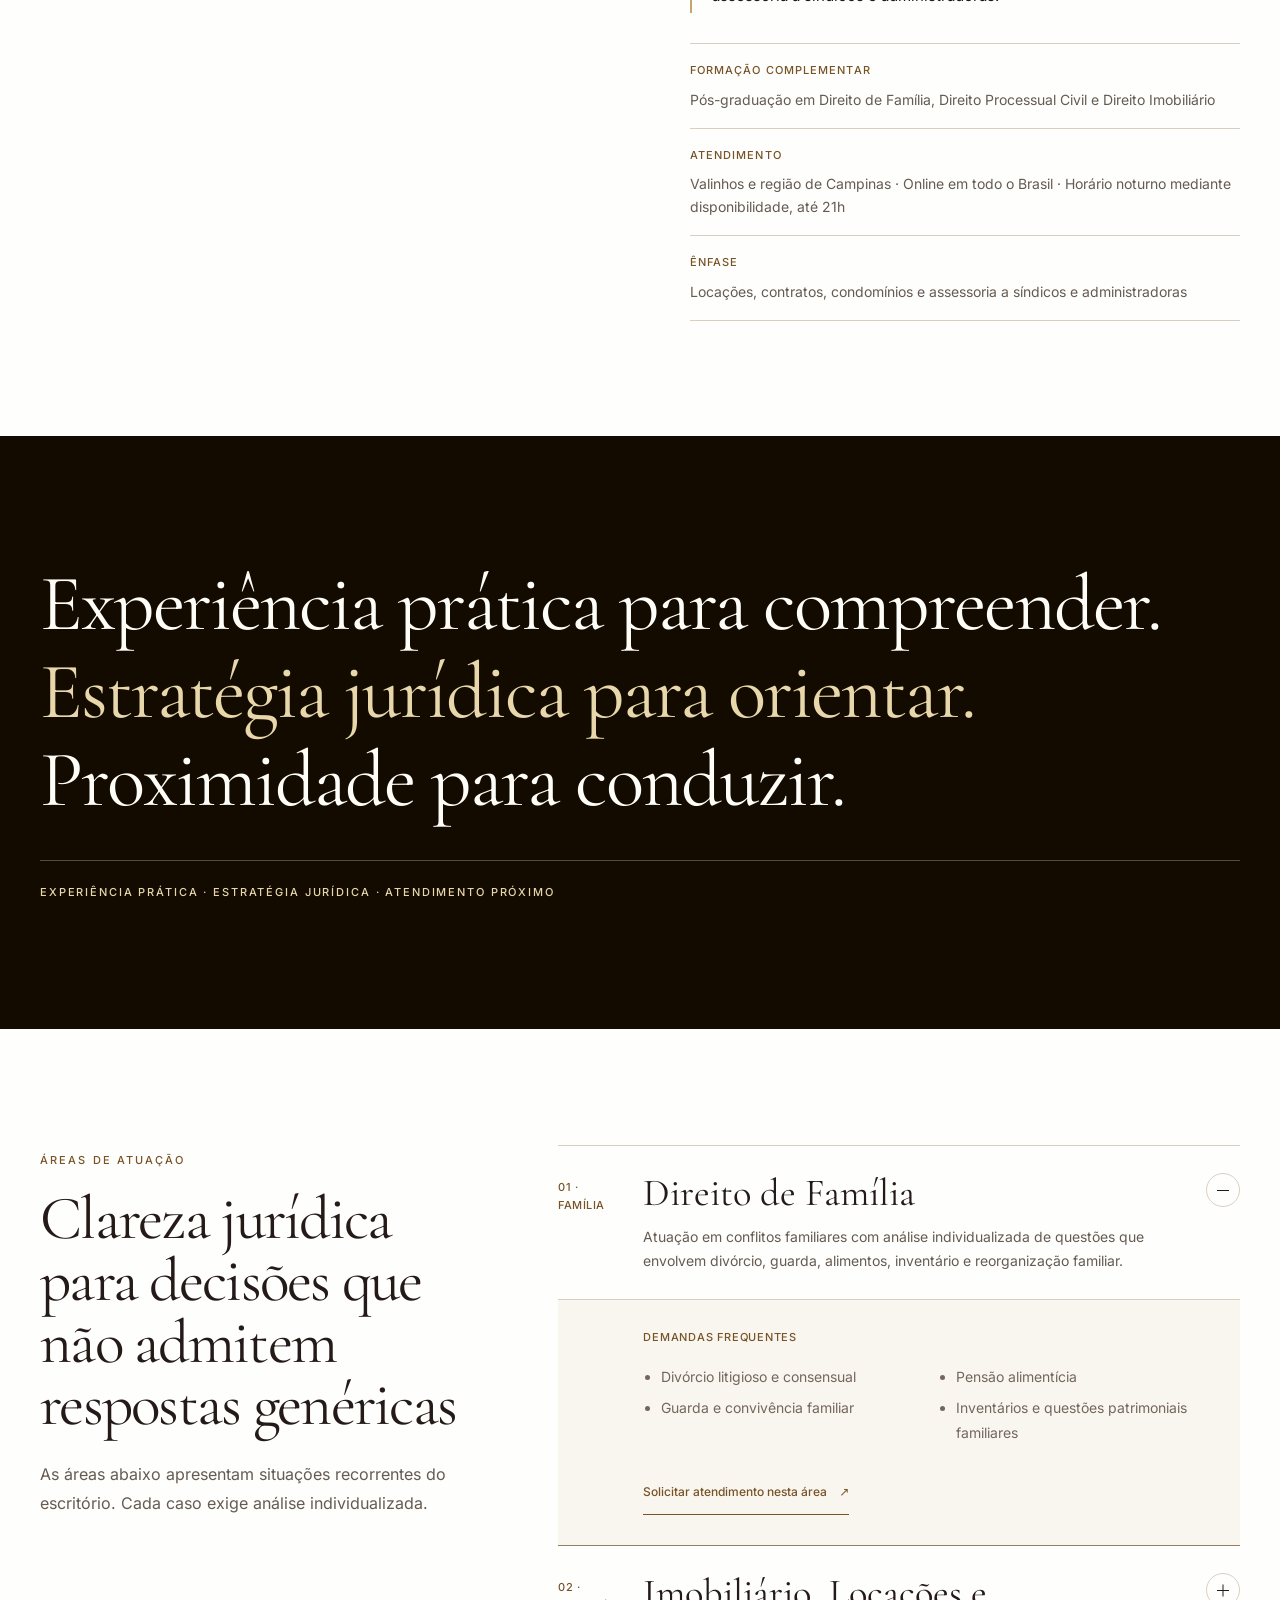
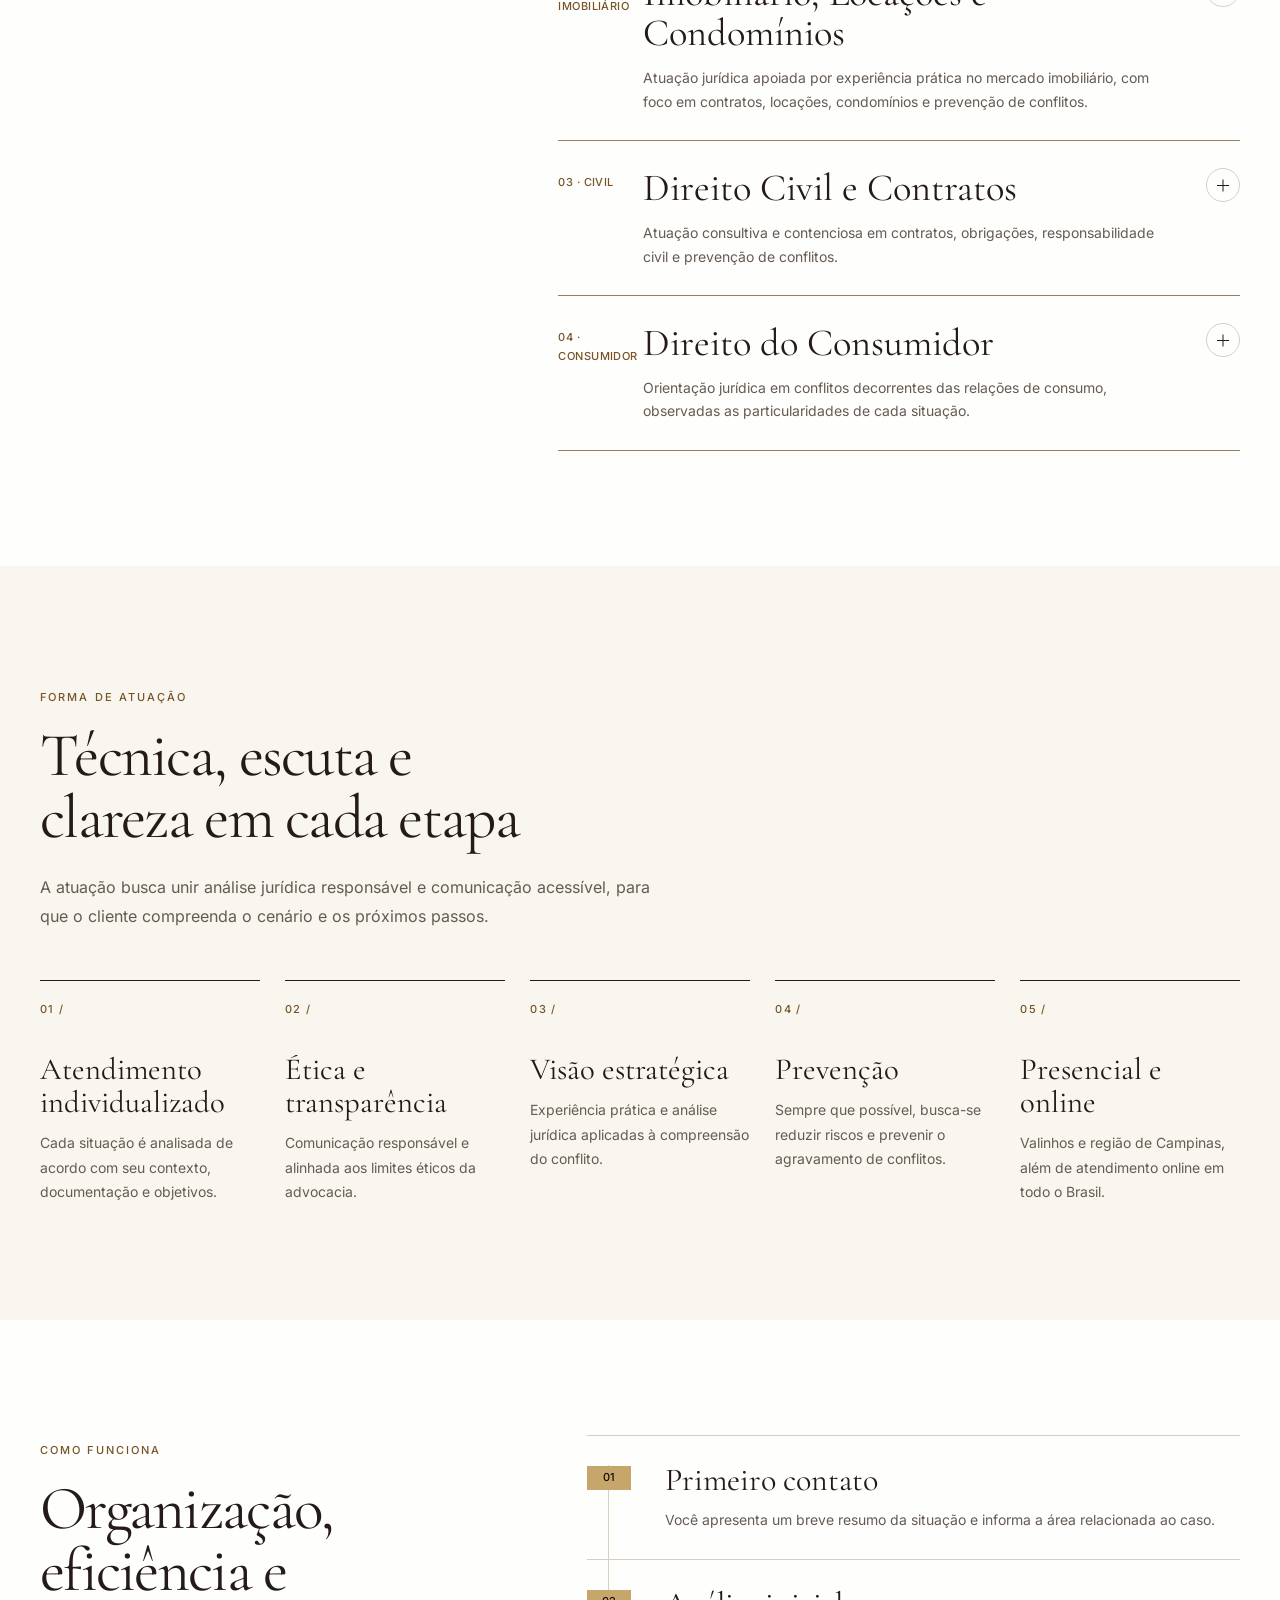
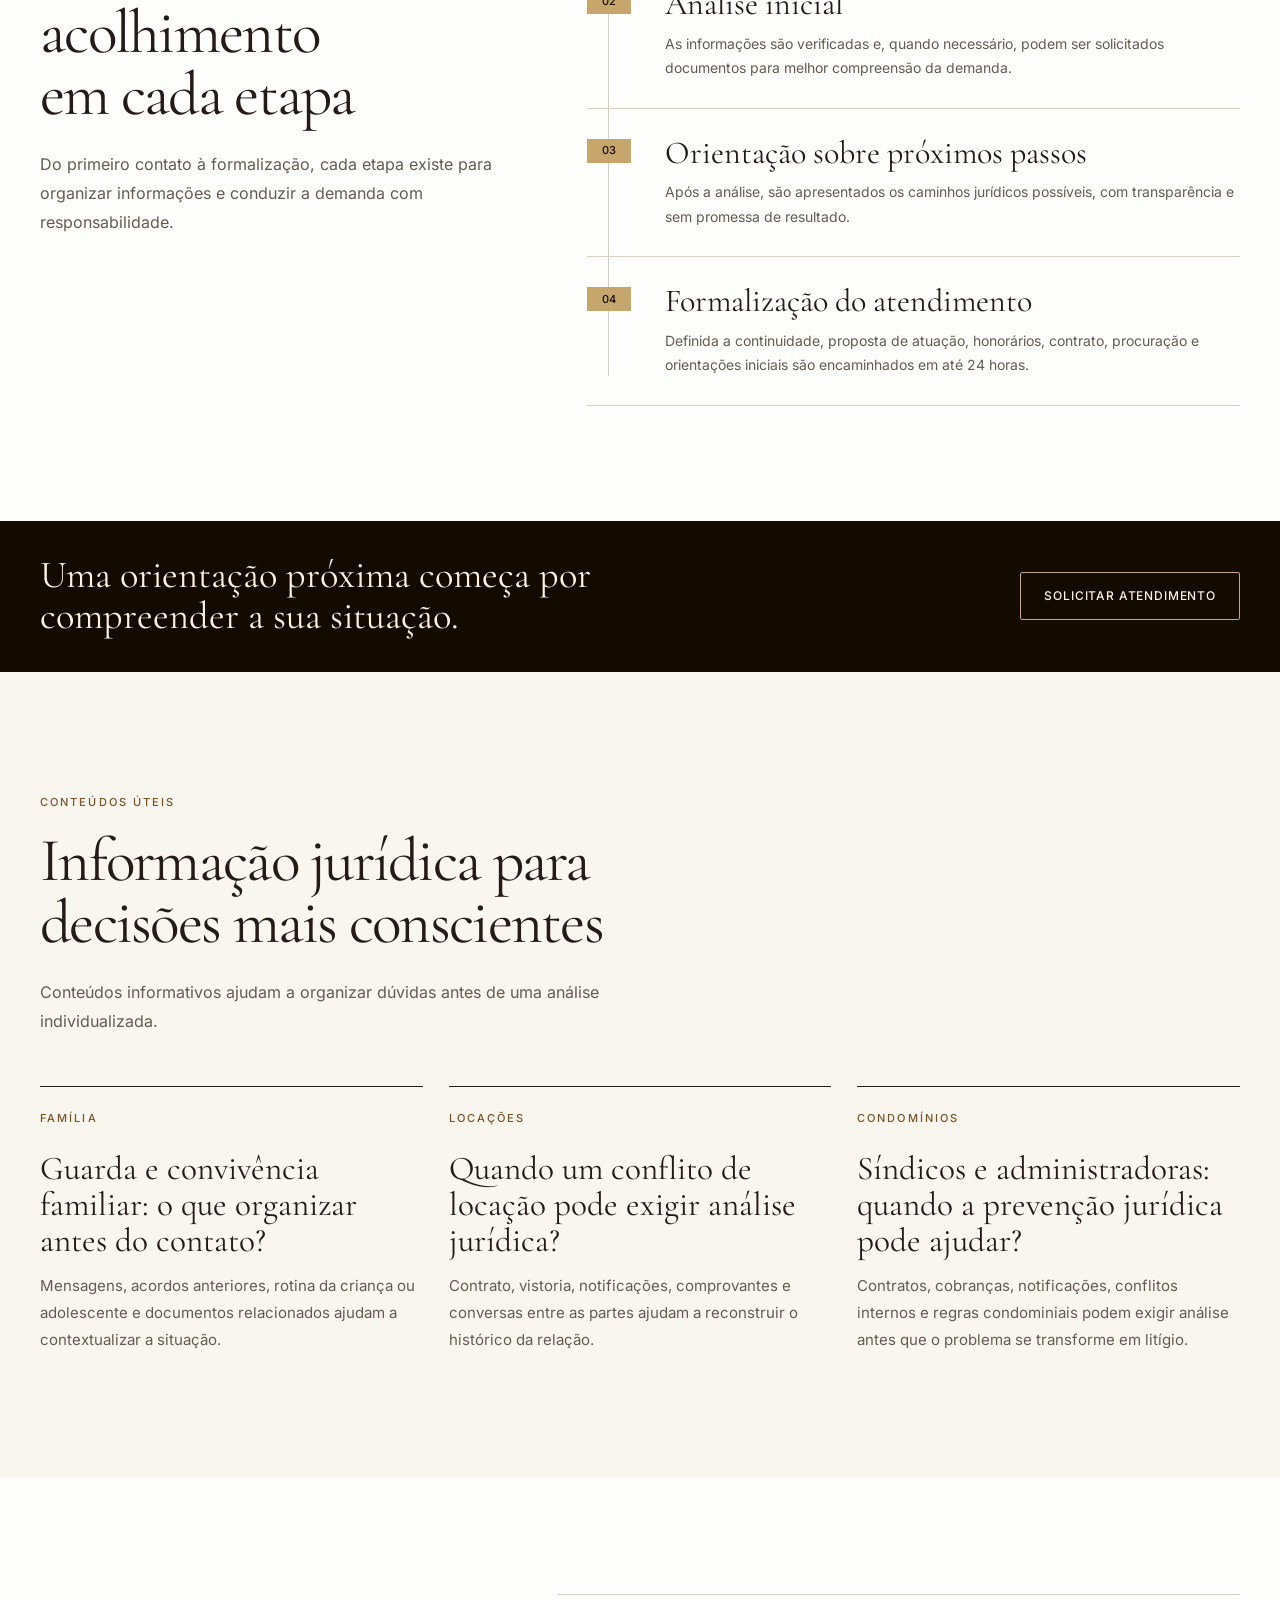
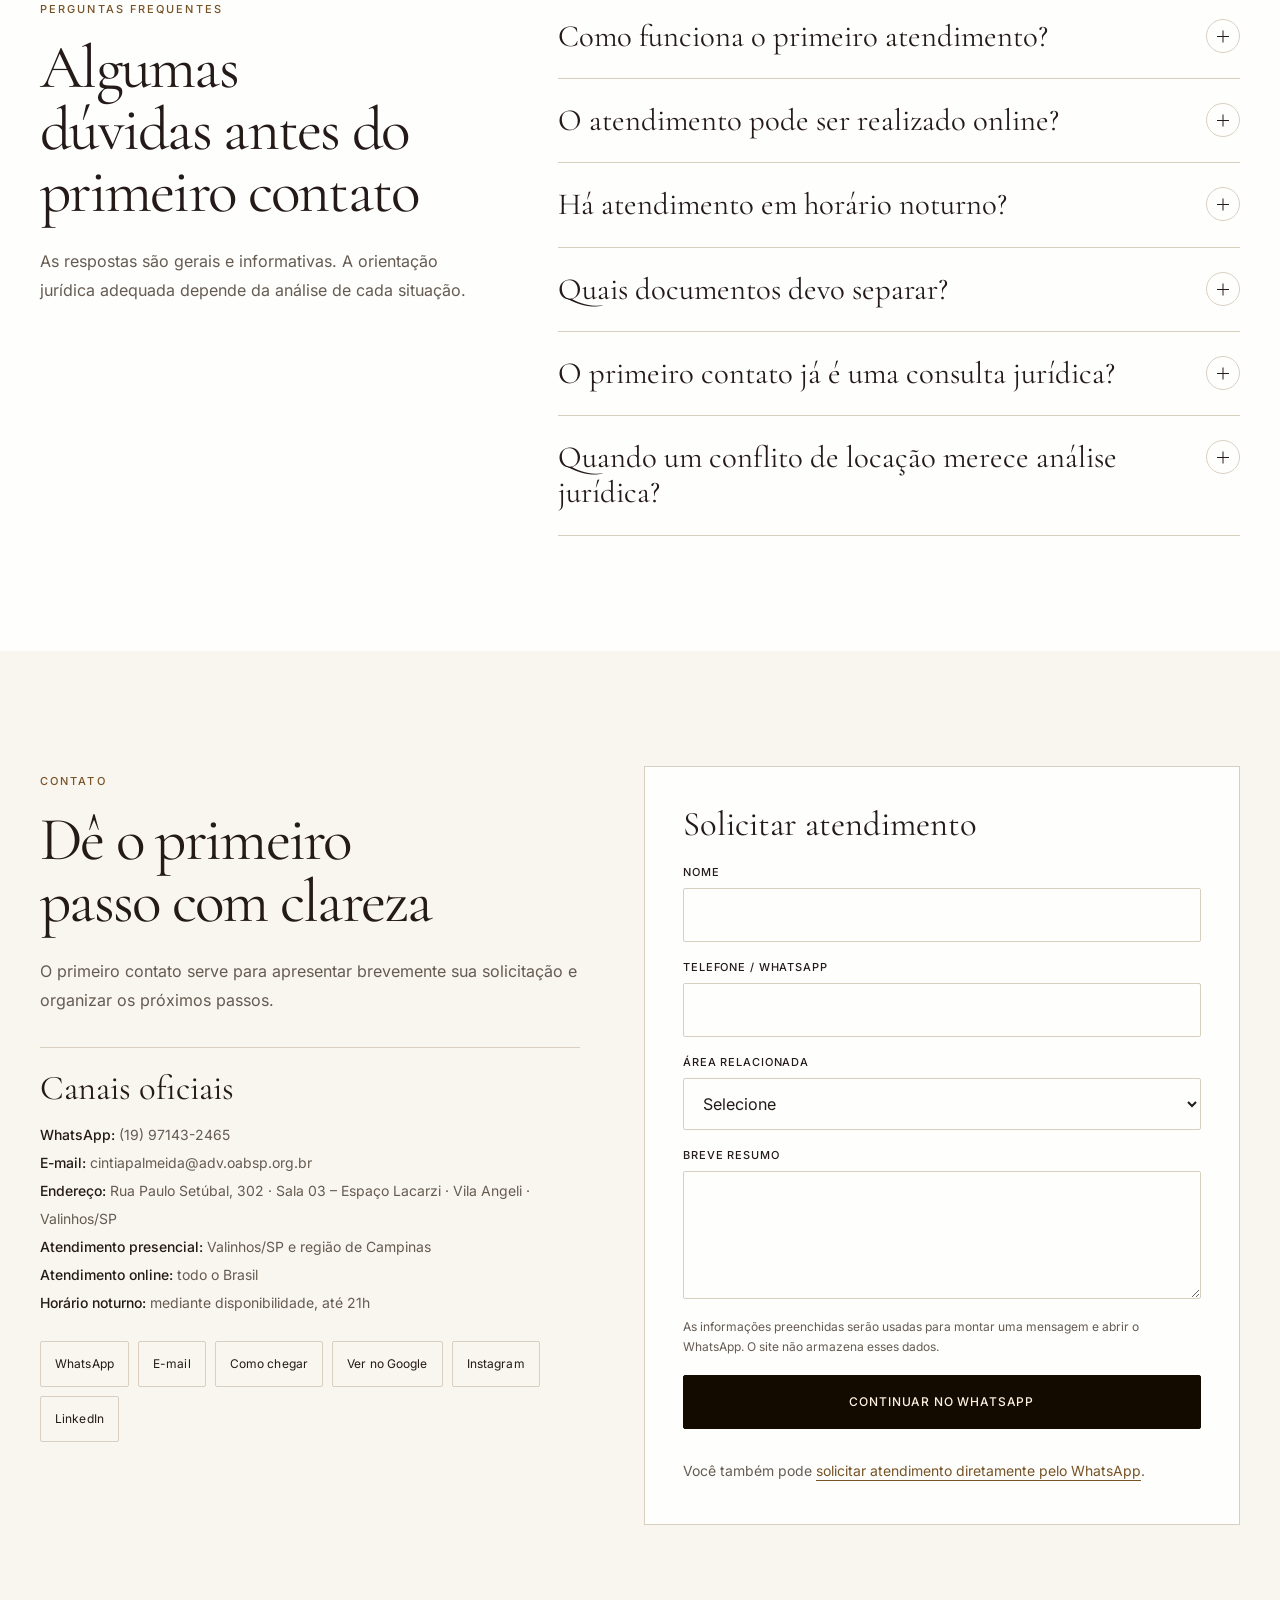
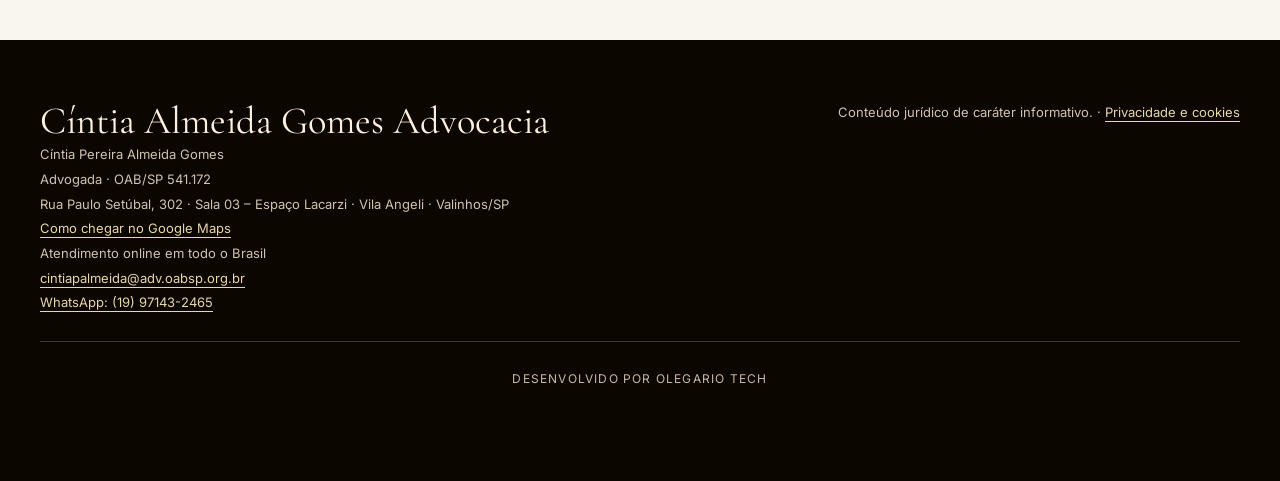
==== commit ff1beea3: "Merge 61c2a5c77544da9013c89e26612fa88f0b91092c into 1ad8d6b49e0c7bbfa73853fa06980775a39582f9" ====
--- a/index.html
+++ b/index.html
@@ -475,7 +475,7 @@
 <a class="js-wa" href="https://wa.me/5519971432465?text=Ol%C3%A1%2C%20Dra.%20C%C3%ADntia.%20Vim%20pelo%20site%20e%20gostaria%20de%20solicitar%20atendimento%20jur%C3%ADdico." target="_blank" rel="noopener noreferrer">WhatsApp: (19) 97143-2465</a>
 </p>
 </div>
-<p class="footer-note">Conteúdo jurídico de caráter informativo.</p>
+<p class="footer-note">Conteúdo jurídico de caráter informativo. · <a href="privacidade.html">Privacidade e cookies</a></p>
 <div class="ot">
 <a href="https://olegariotech.com.br/" target="_blank" rel="noopener noreferrer">Desenvolvido por Olegario Tech</a>
 </div>
@@ -489,7 +489,7 @@
   <div class="cookie-banner__inner">
     <div class="cookie-banner__copy">
       <strong id="cookieTitle">Cookies opcionais</strong>
-      <p>Usamos cookies de medição para entender como o site é utilizado e melhorar a experiência. Você pode aceitar ou recusar.</p>
+      <p>Usamos cookies de medição para entender como o site é utilizado e melhorar a experiência. Você pode aceitar ou recusar. <a href="privacidade.html">Saiba mais</a>.</p>
     </div>
     <div class="cookie-banner__actions">
       <button class="btn out" id="cookieReject" type="button">Recusar</button>
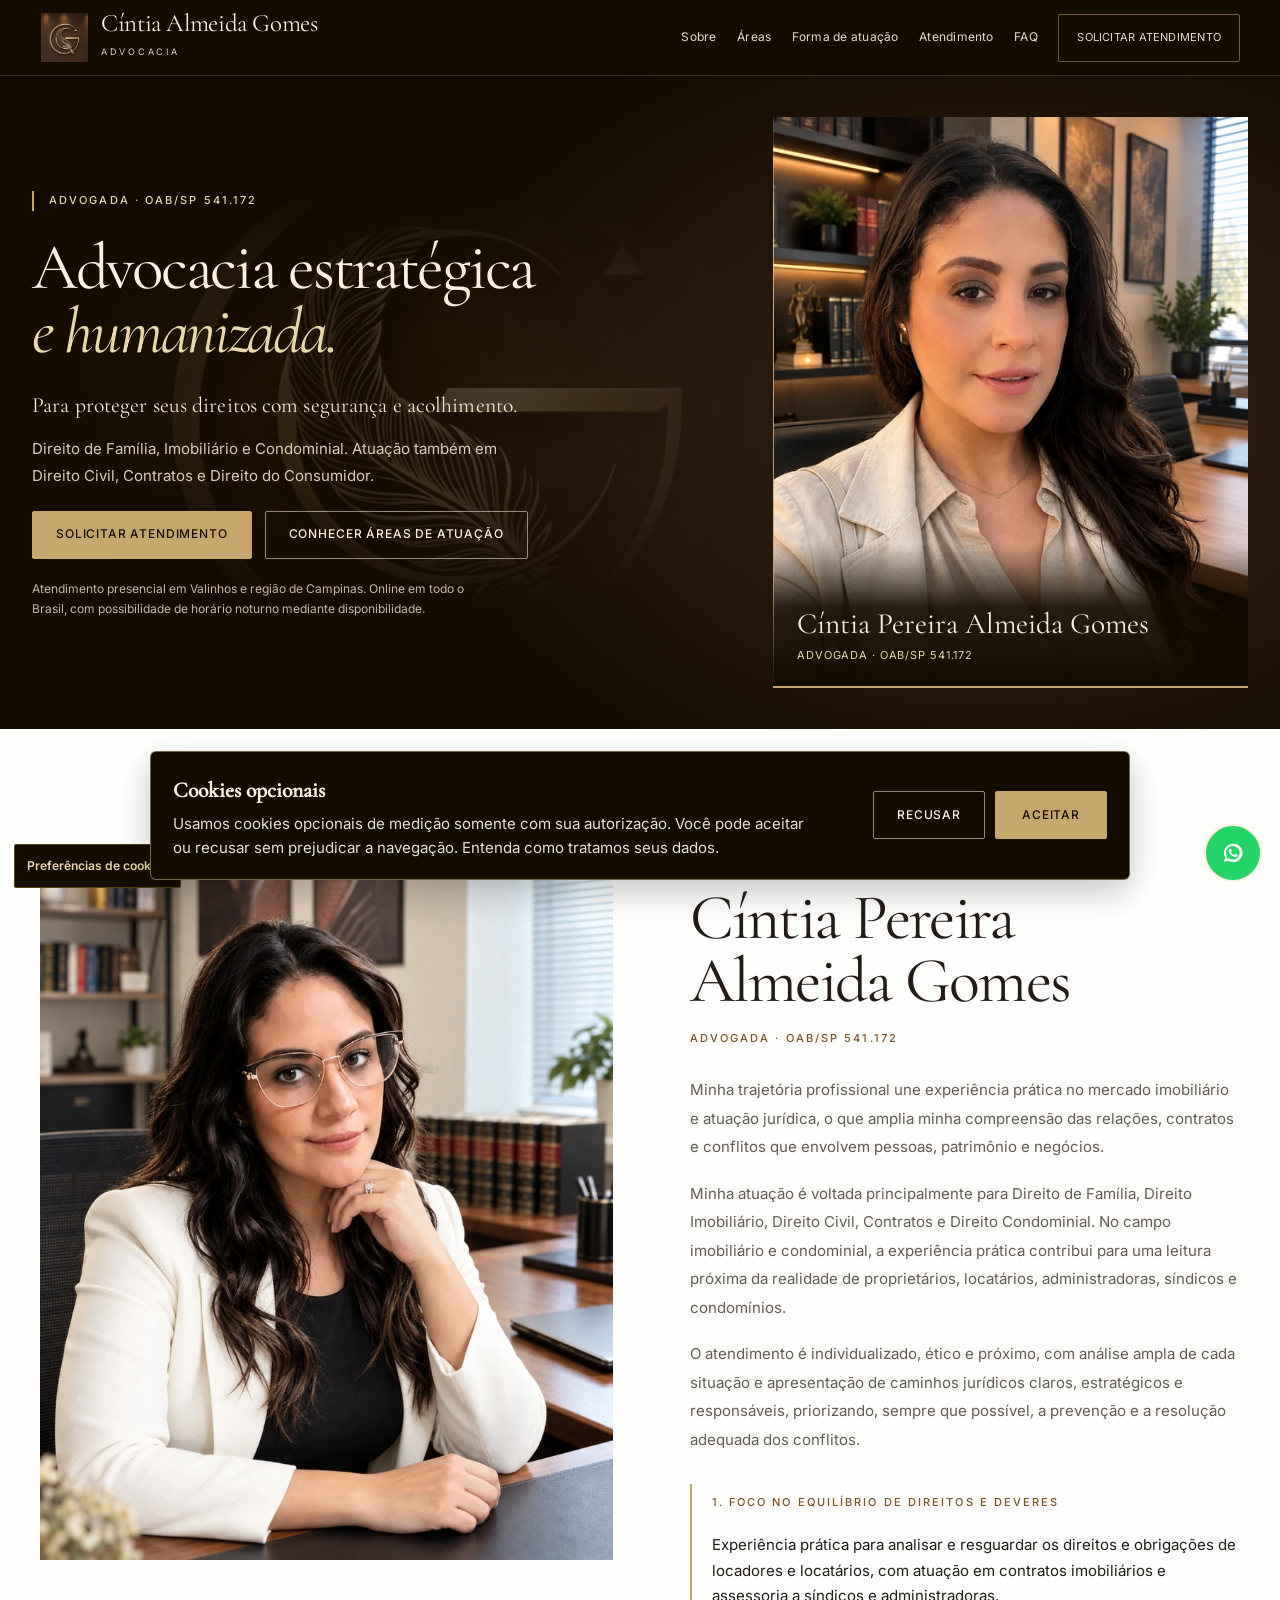
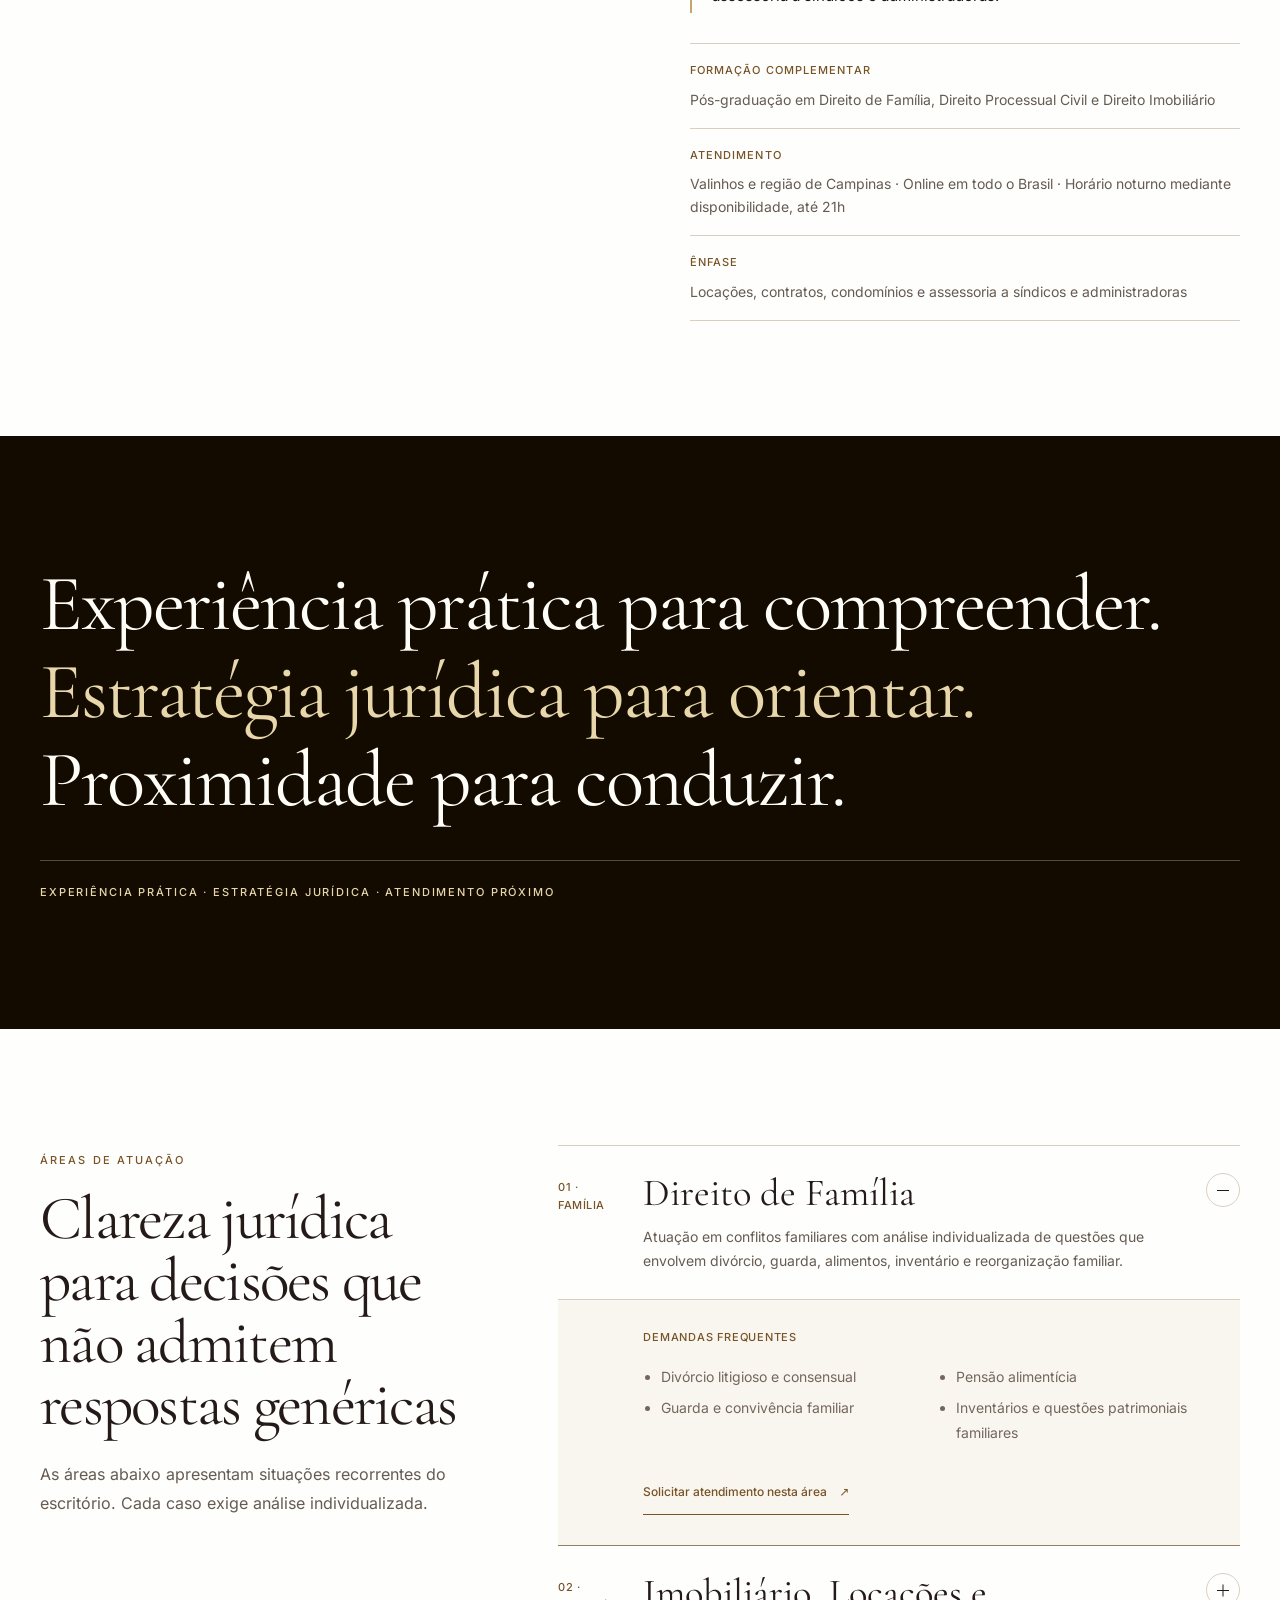
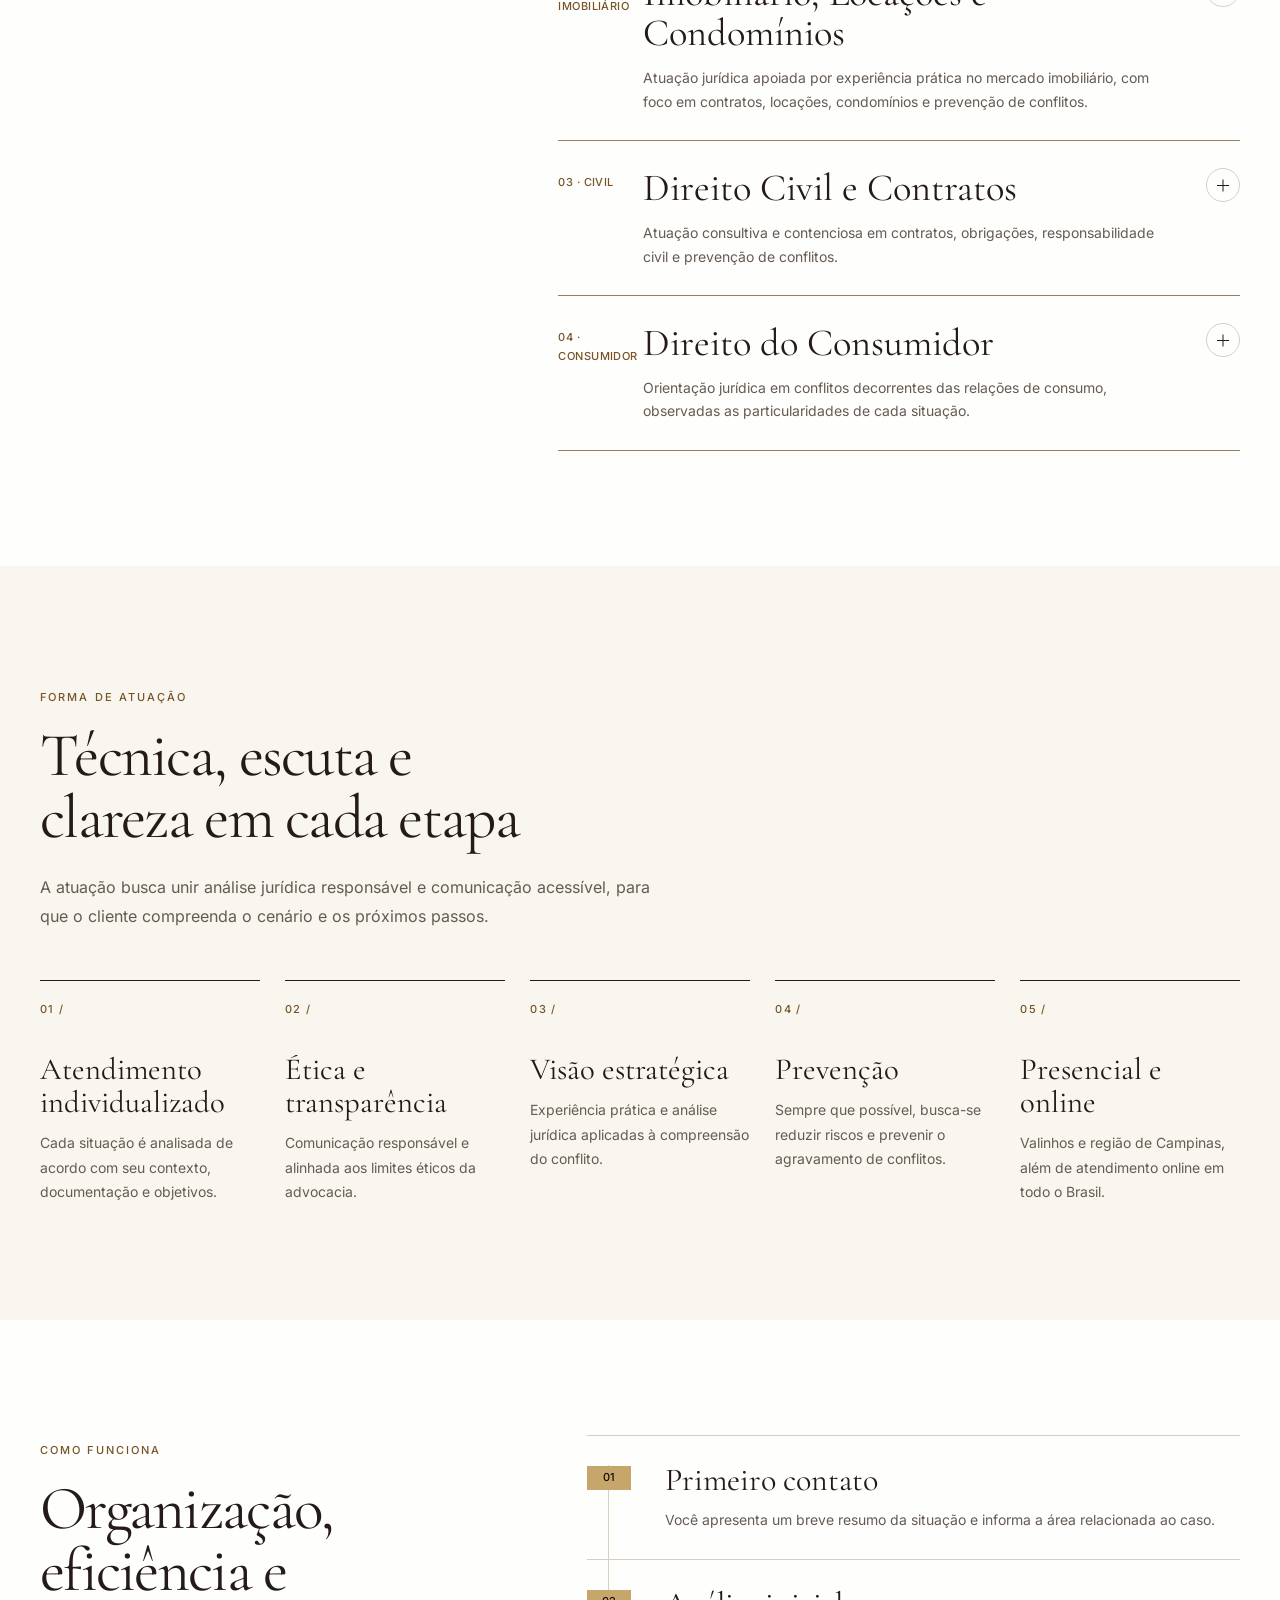
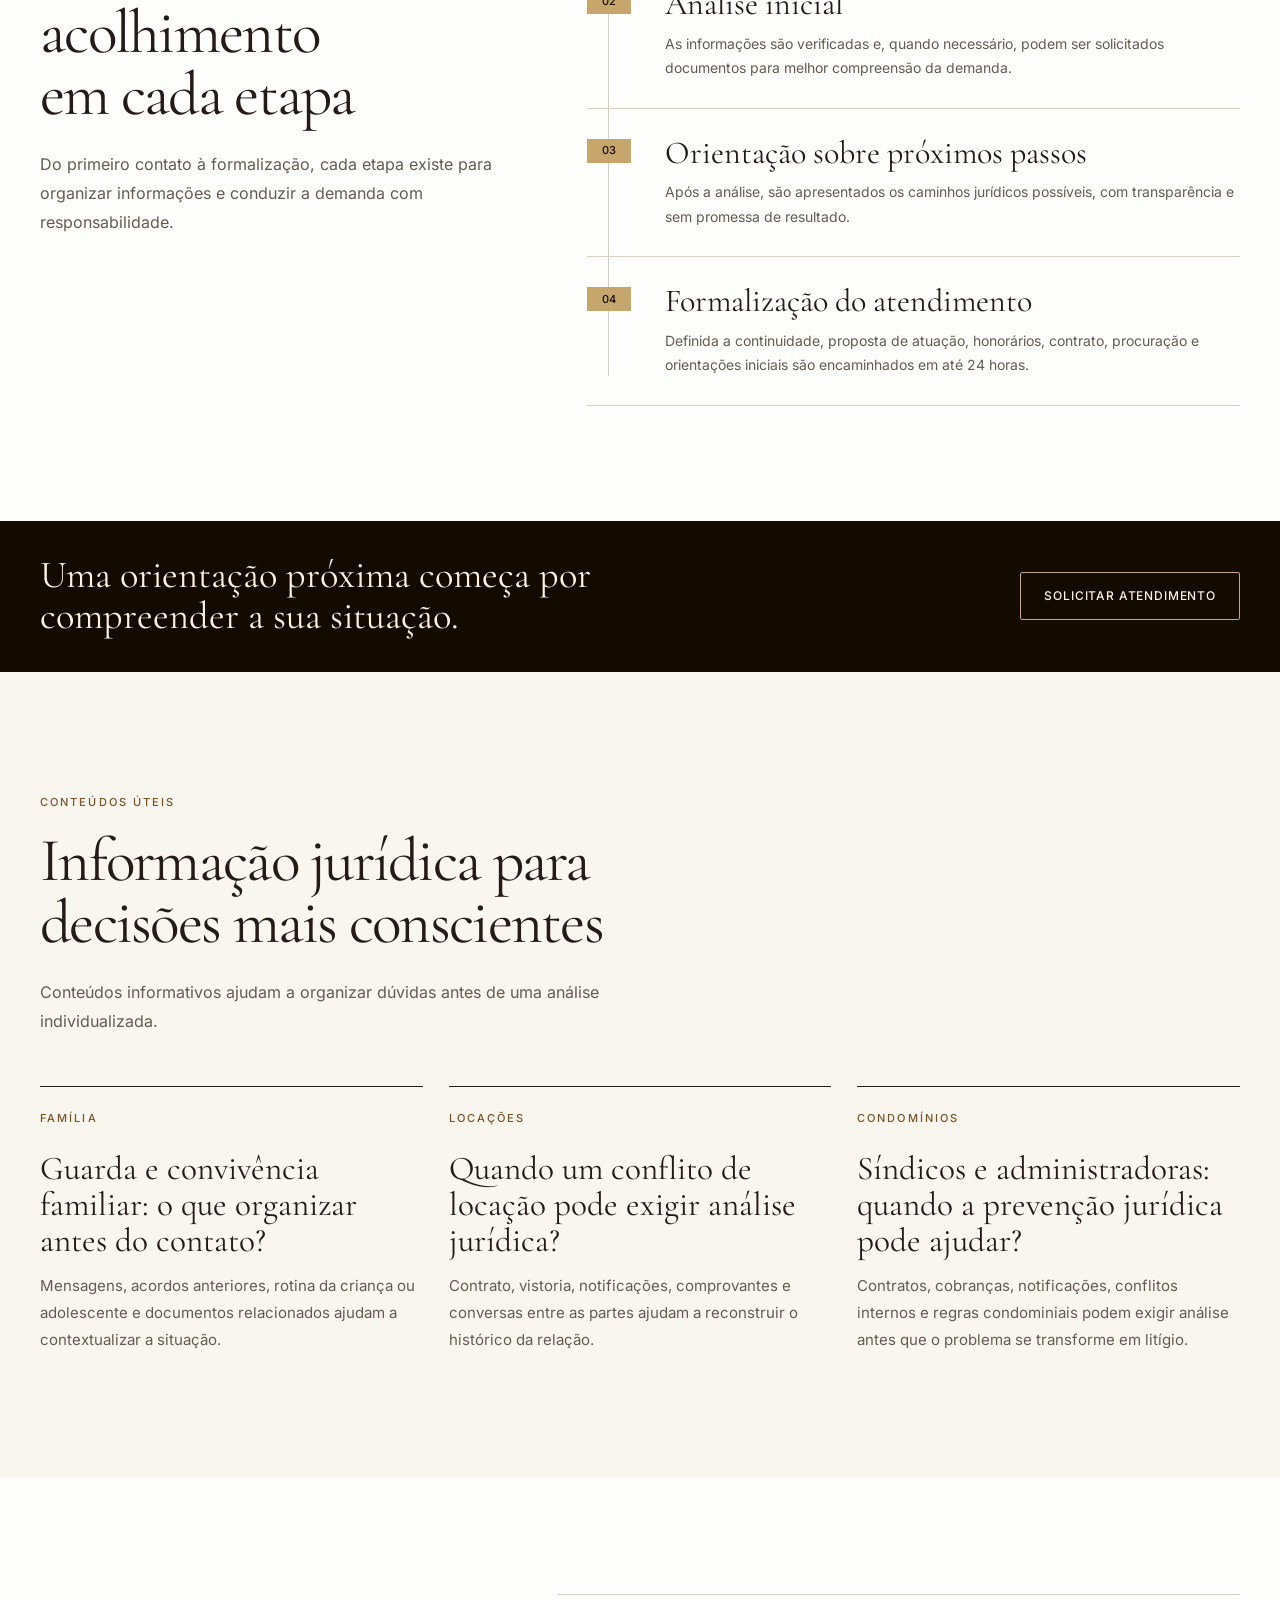
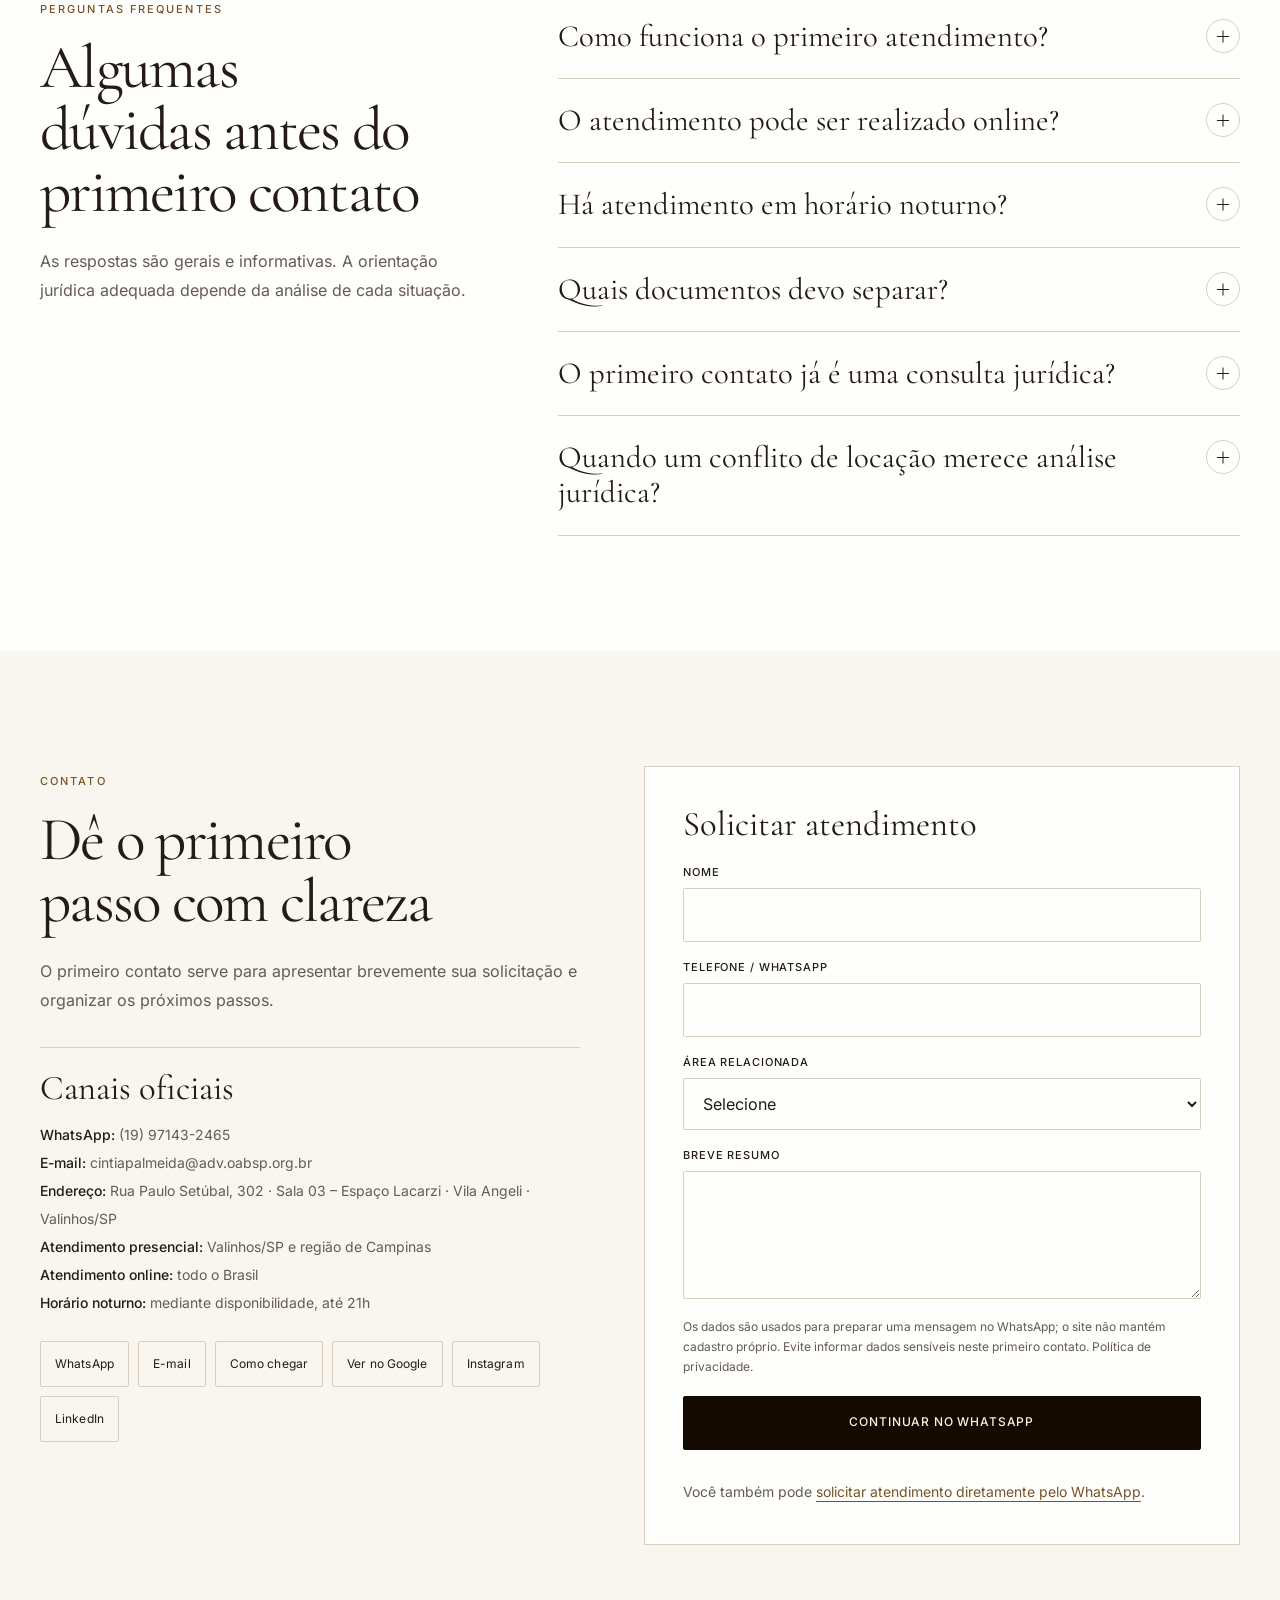
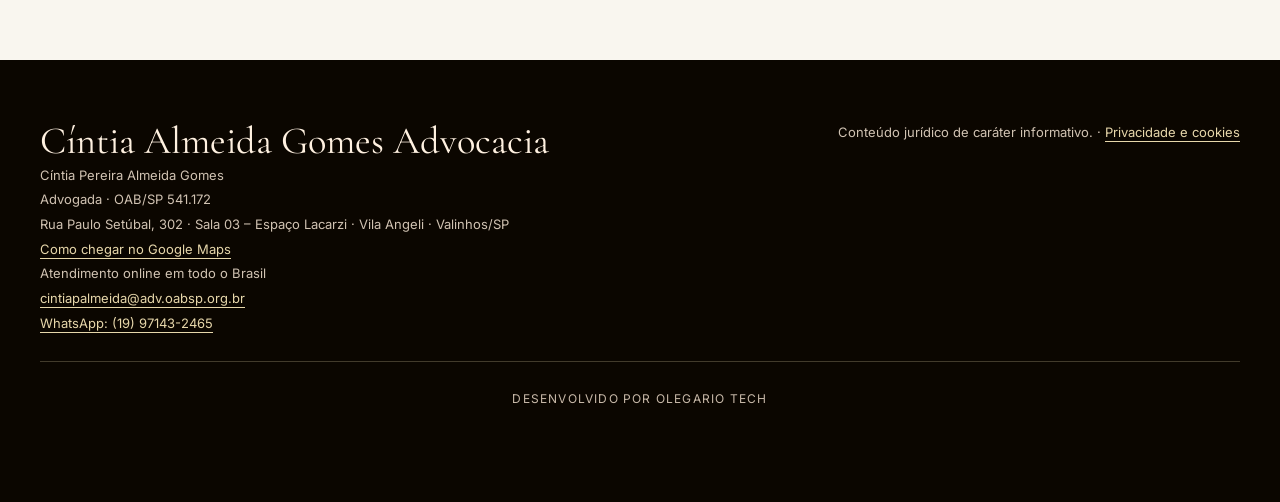
==== commit fde52d70: "feat(privacy): link privacy notice from footer, cookie choice and contact forms" ====
--- a/index.html
+++ b/index.html
@@ -448,7 +448,7 @@
 <textarea id="mensagem" name="mensagem" required>
 </textarea>
 </div>
-<small id="formHelp">As informações preenchidas serão usadas para montar uma mensagem e abrir o WhatsApp. O site não armazena esses dados.</small>
+<small id="formHelp">Os dados são usados para preparar uma mensagem no WhatsApp; o site não mantém cadastro próprio. Evite informar dados sensíveis neste primeiro contato. <a href="privacidade.html">Política de privacidade</a>.</small>
 <div class="form-status" id="status" aria-live="polite"></div>
 <button class="btn gold" type="submit">Continuar no WhatsApp</button>
 </fieldset>
@@ -456,7 +456,7 @@
 <div class="field native-contact">
 <label for="mensagemSemJS">Breve resumo</label>
 <textarea id="mensagemSemJS" name="text" required aria-describedby="nativeHelp"></textarea>
-<small id="nativeHelp">As informações preenchidas serão usadas para montar uma mensagem e abrir o WhatsApp. O site não armazena esses dados.</small>
+<small id="nativeHelp">Sua mensagem será aberta no WhatsApp, sem cadastro próprio neste site. Evite incluir dados sensíveis. <a href="privacidade.html">Privacidade</a>.</small>
 <button class="btn gold" type="submit">Continuar no WhatsApp</button>
 </div>
 </noscript>
@@ -489,7 +489,7 @@
   <div class="cookie-banner__inner">
     <div class="cookie-banner__copy">
       <strong id="cookieTitle">Cookies opcionais</strong>
-      <p>Usamos cookies de medição para entender como o site é utilizado e melhorar a experiência. Você pode aceitar ou recusar. <a href="privacidade.html">Saiba mais</a>.</p>
+      <p>Usamos cookies opcionais de medição somente com sua autorização. Você pode aceitar ou recusar sem prejudicar a navegação. <a href="privacidade.html">Entenda como tratamos seus dados</a>.</p>
     </div>
     <div class="cookie-banner__actions">
       <button class="btn out" id="cookieReject" type="button">Recusar</button>
